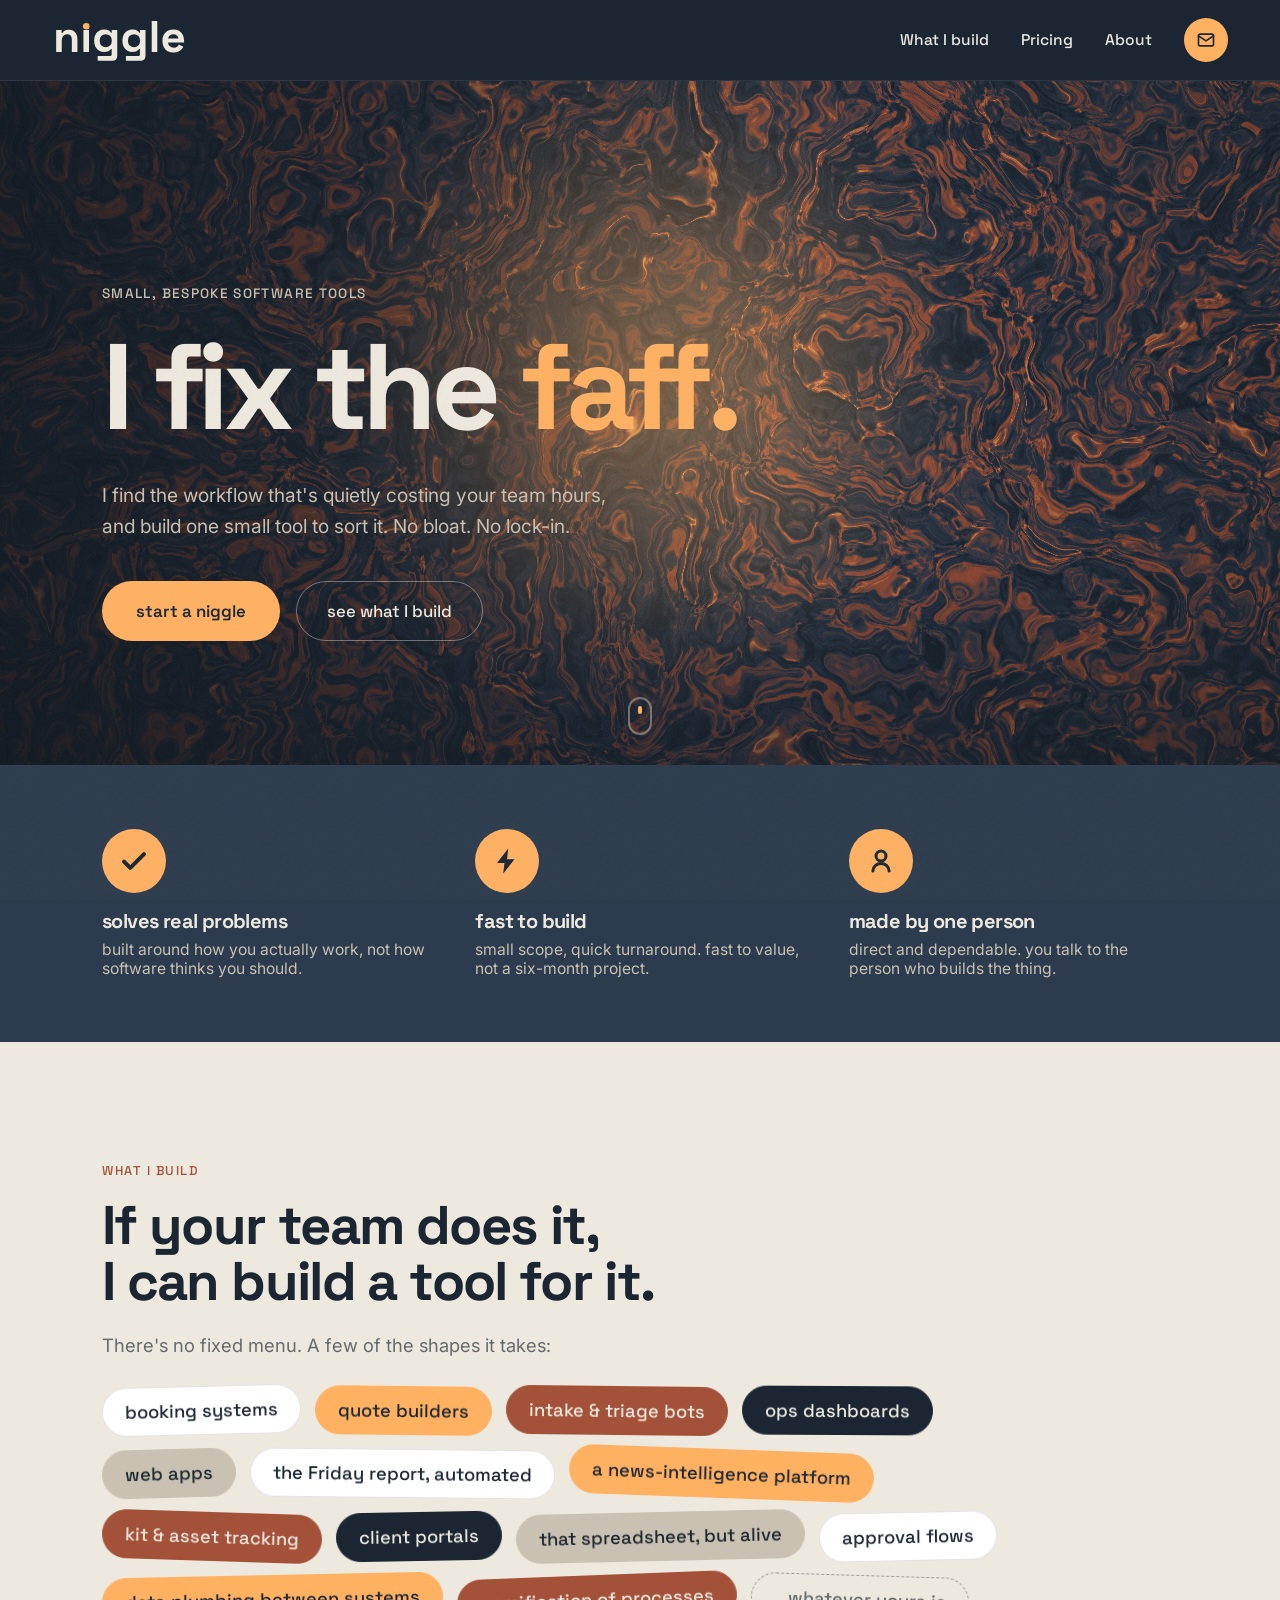
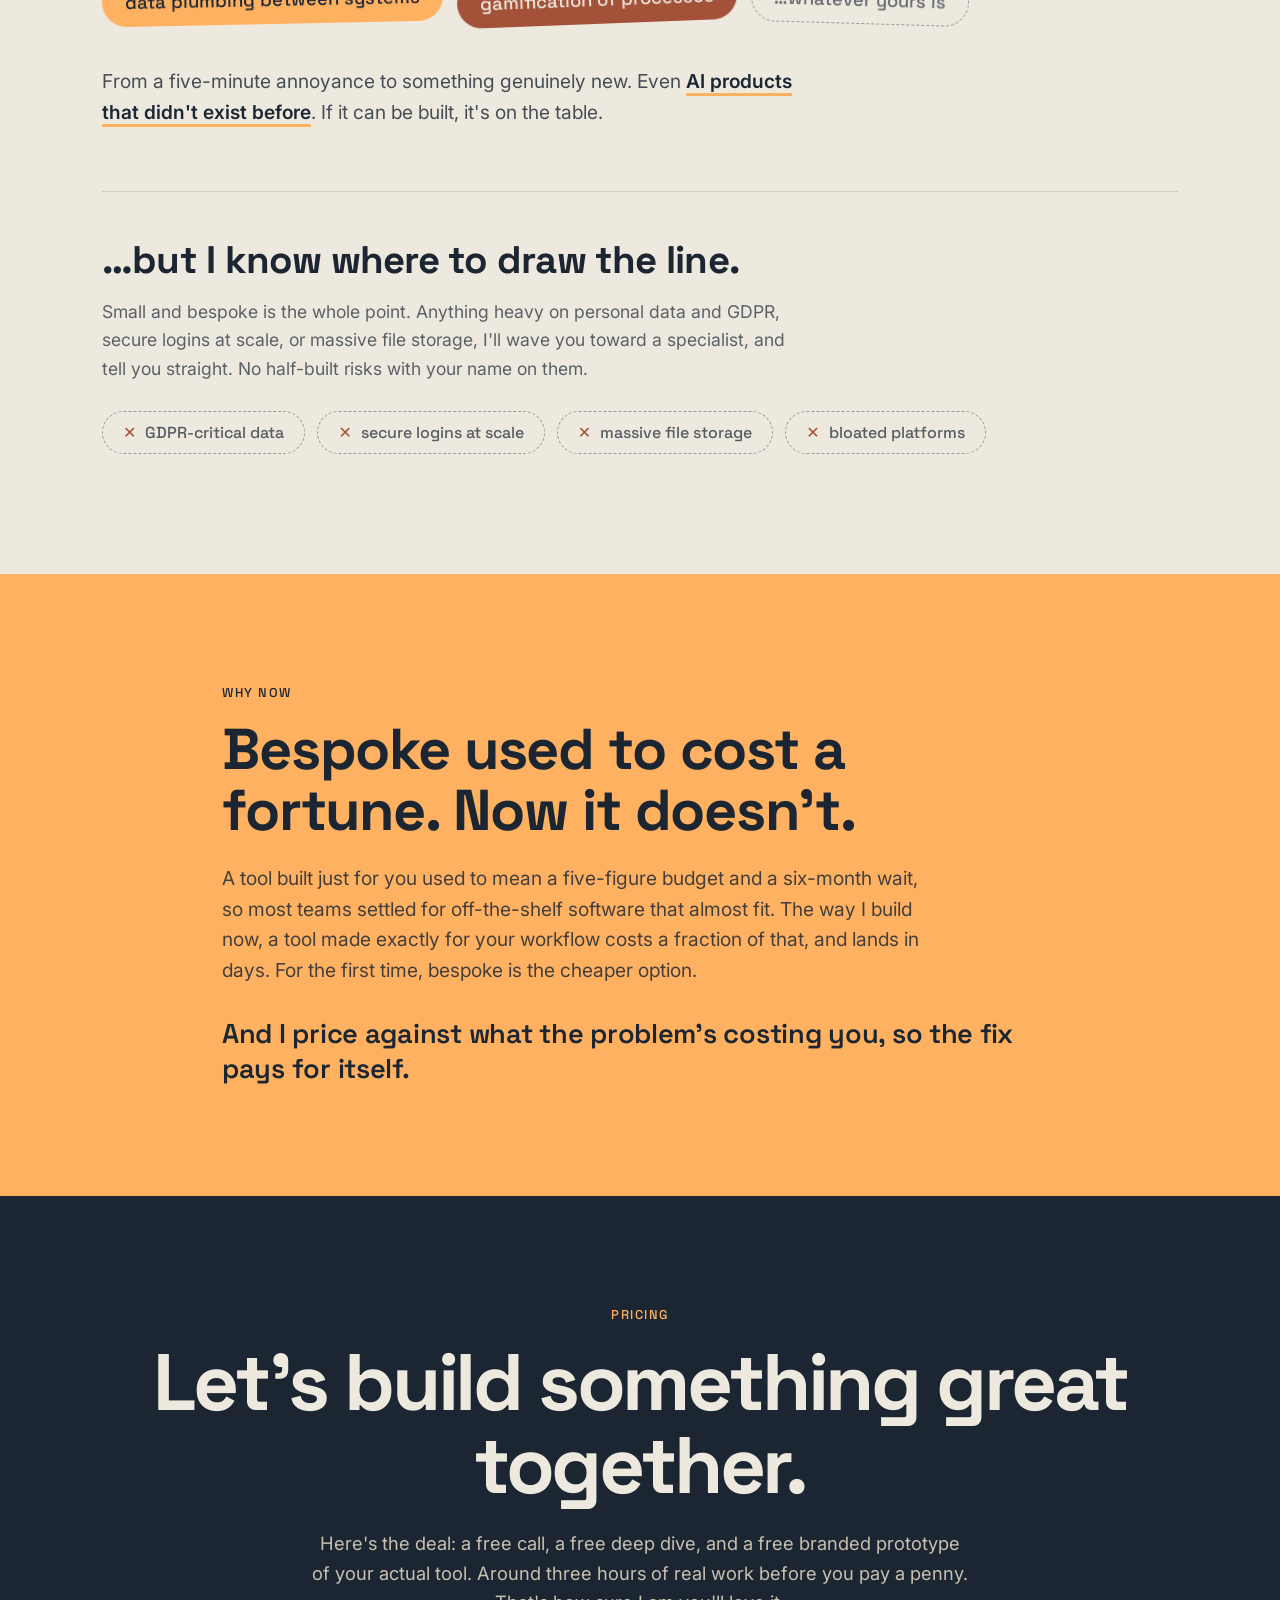
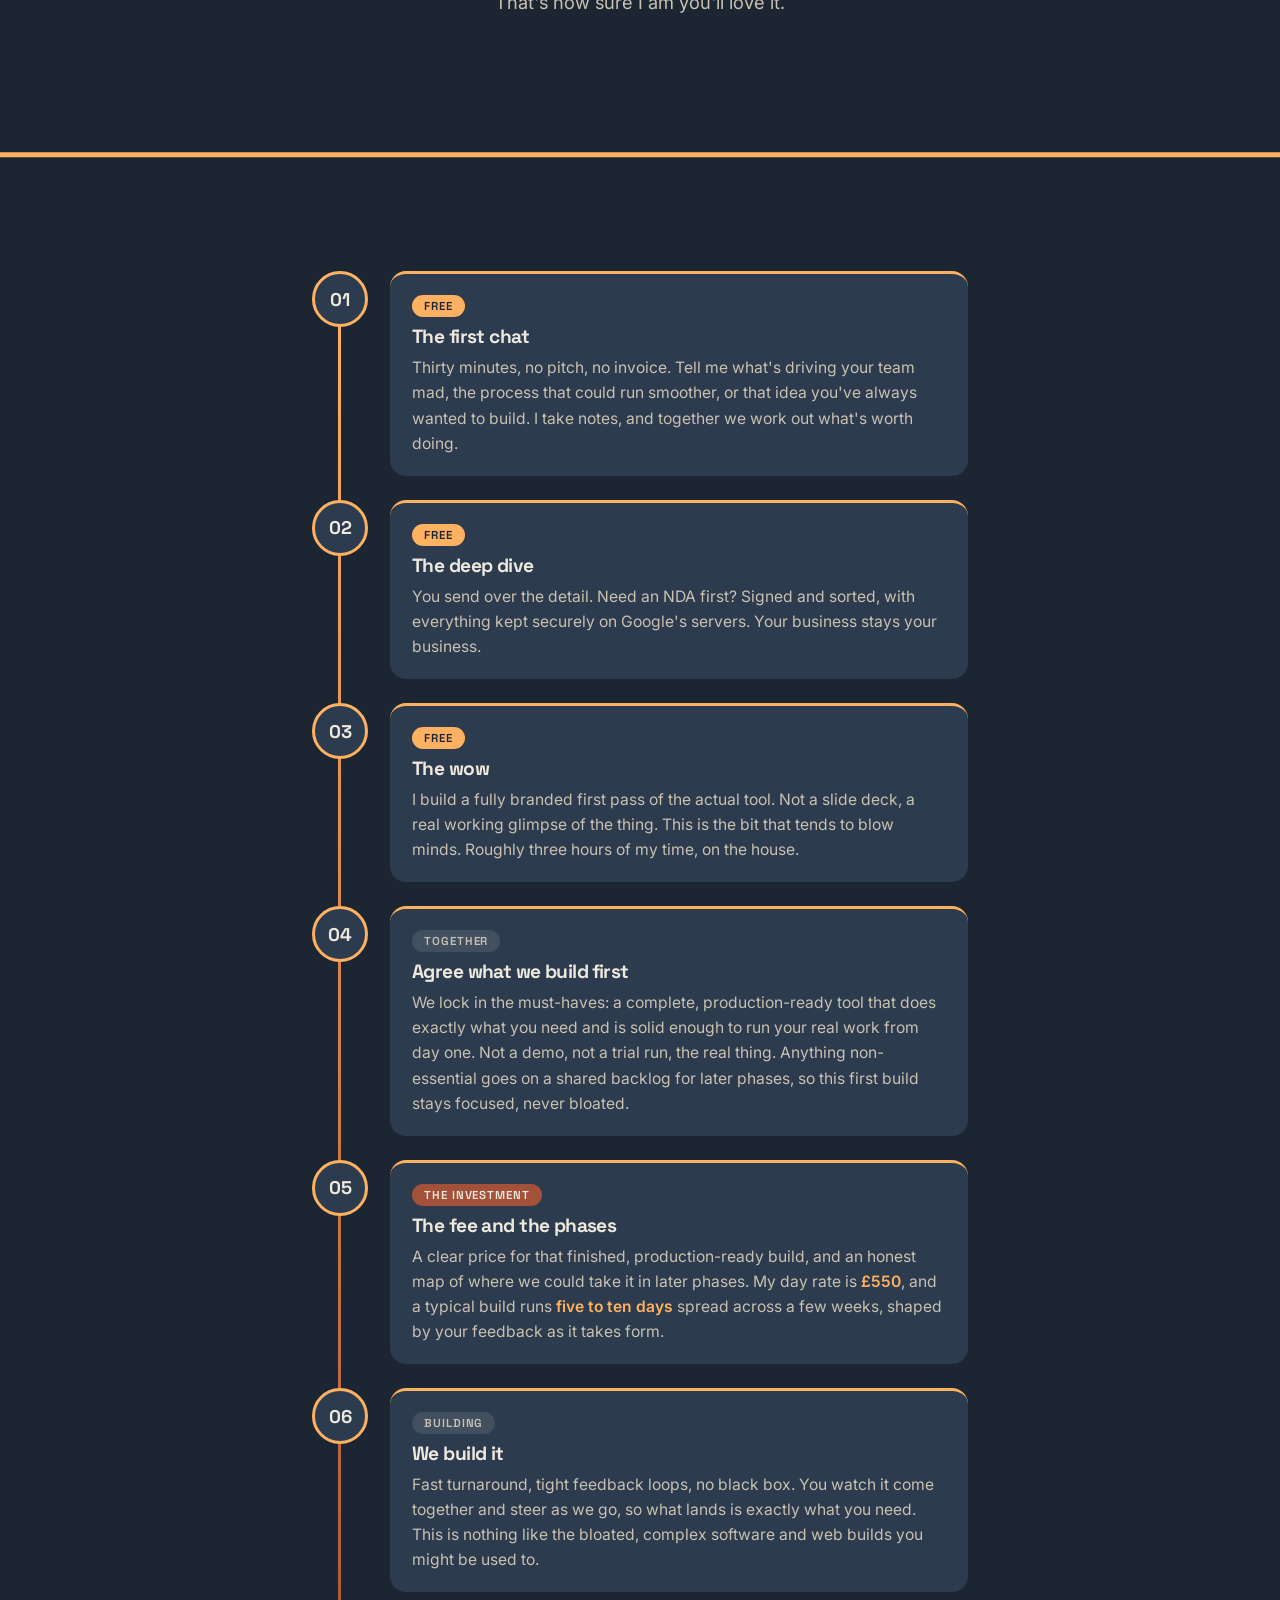
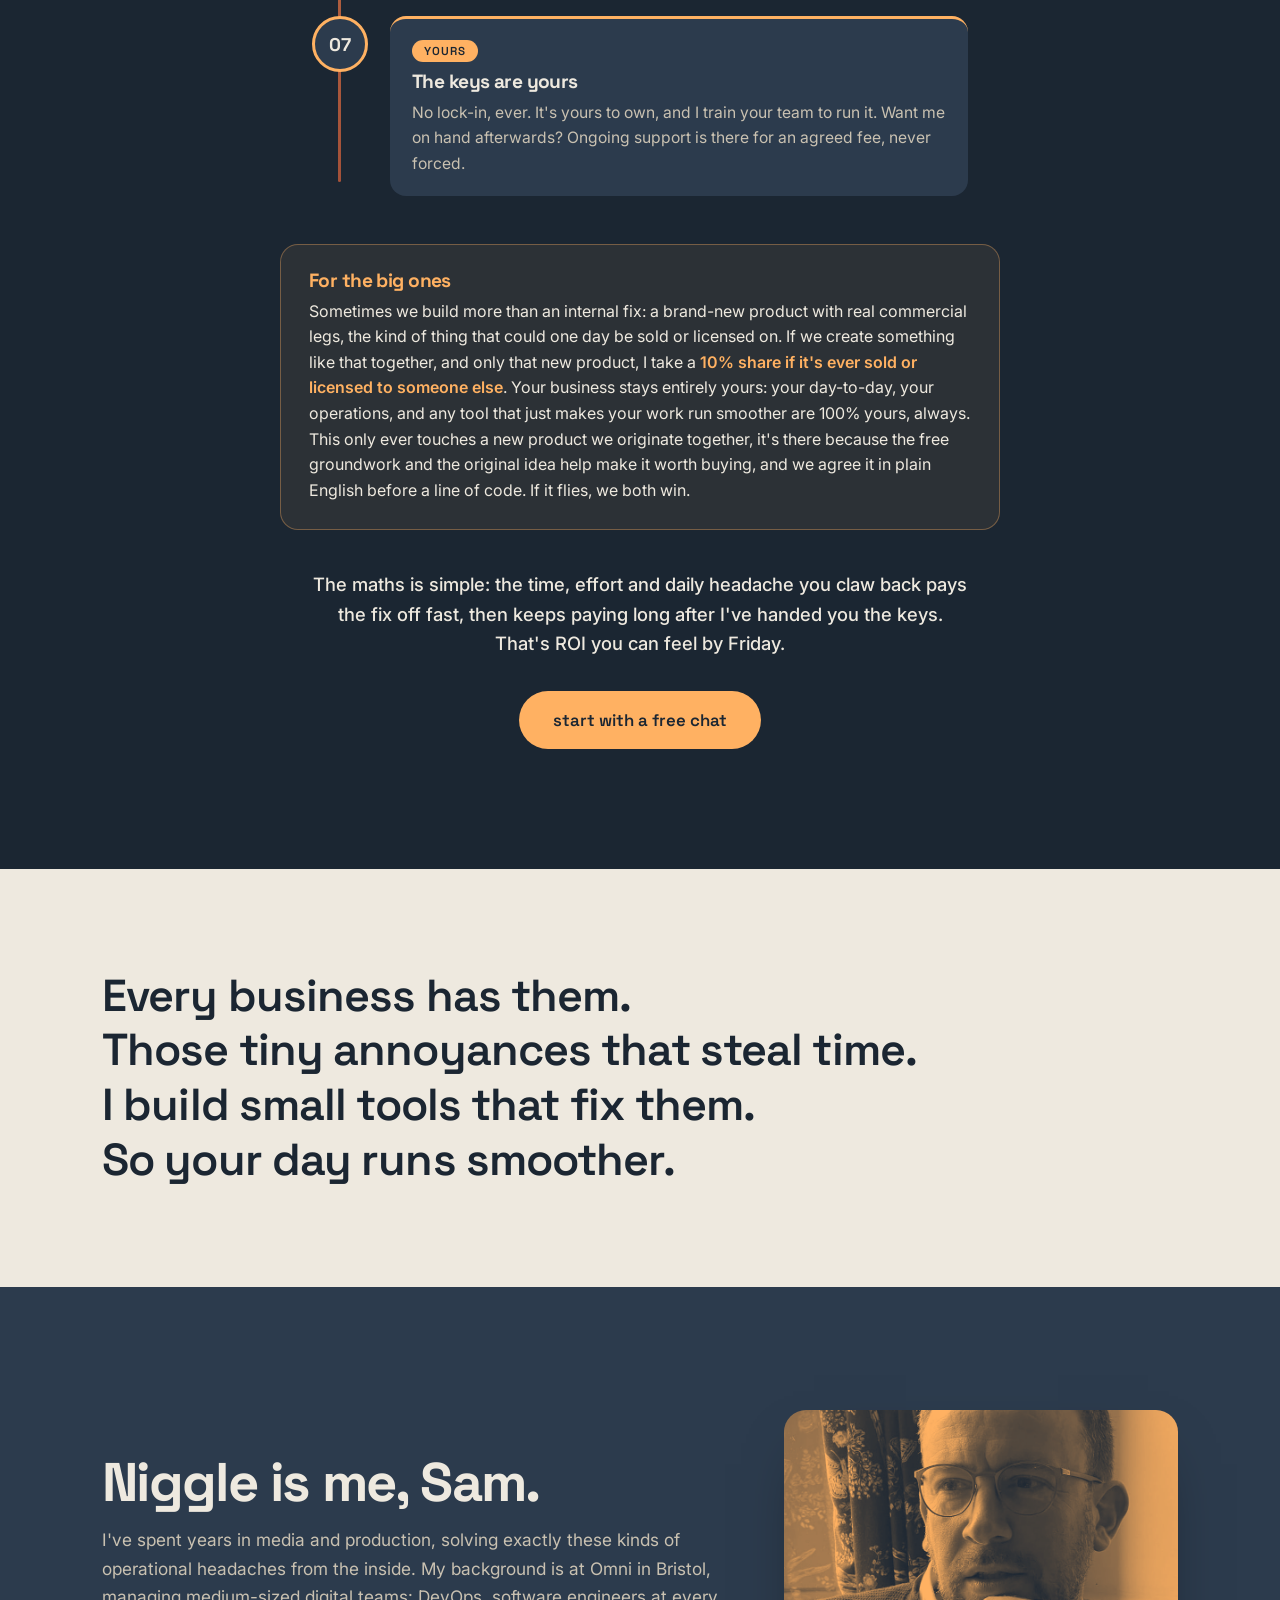
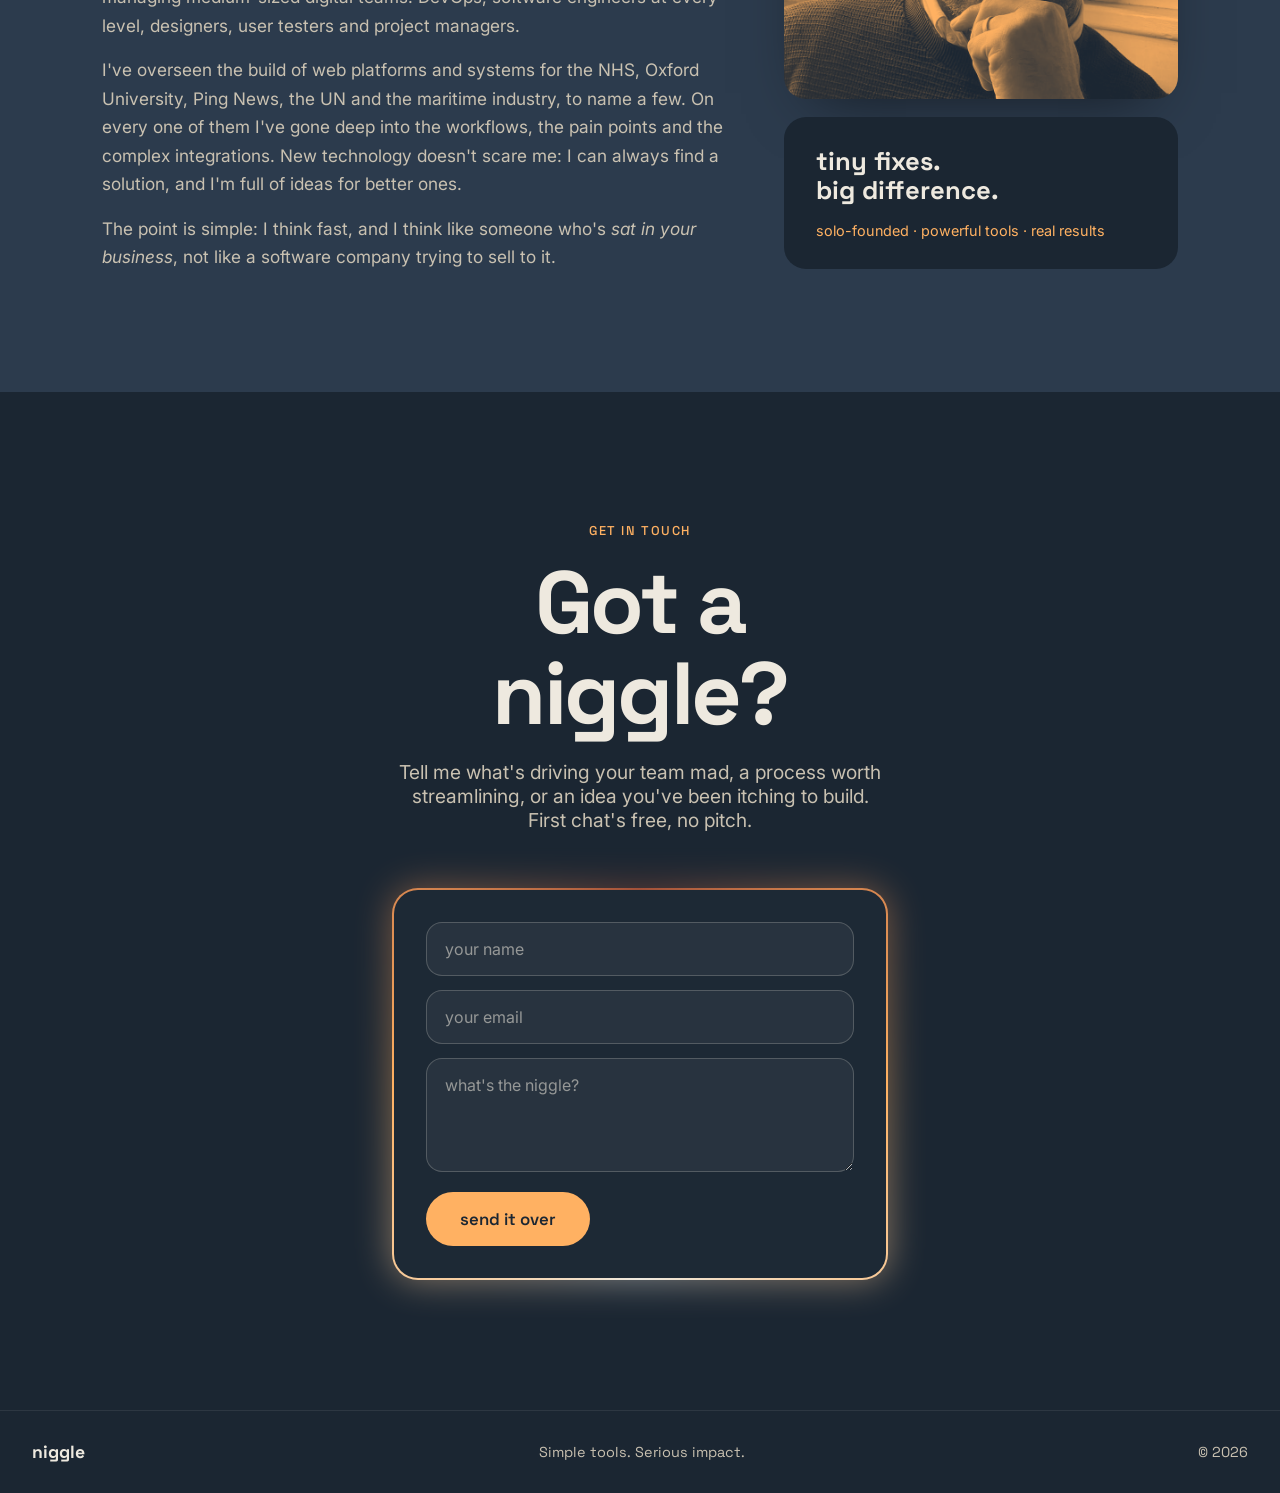
==== index.html @ ab8d1feb "About tagline: 'small tools' -> 'powerful tools' Co-Authored-By: Claude Opus 4.8 <noreply@anthropic." ====
<!DOCTYPE html>
<html lang="en-GB">
<head>
  <meta charset="UTF-8" />
  <meta name="viewport" content="width=device-width, initial-scale=1.0" />
  <title>niggle | Simple tools. Serious impact.</title>
  <meta name="description" content="Small, bespoke software tools that fix the everyday workflow niggles off-the-shelf software can't. Built fast, fitted exactly, no bloat, no lock-in." />
  <meta name="theme-color" content="#1B2632" />

  <!-- Google tag (gtag.js) -->
  <script async src="https://www.googletagmanager.com/gtag/js?id=G-7TND42WS81"></script>
  <script>
    window.dataLayer = window.dataLayer || [];
    function gtag(){dataLayer.push(arguments);}
    gtag('js', new Date());
    gtag('config', 'G-7TND42WS81');
  </script>

  <!-- Open Graph -->
  <meta property="og:title" content="niggle, Simple tools. Serious impact." />
  <meta property="og:description" content="Small, bespoke software tools that fix the everyday workflow niggles off-the-shelf software can't." />
  <meta property="og:type" content="website" />
  <meta property="og:url" content="https://niggle.work" />
  <meta property="og:image" content="https://niggle.work/og-image.png?v=1" />
  <meta property="og:image:width" content="1280" />
  <meta property="og:image:height" content="640" />

  <!-- Twitter -->
  <meta name="twitter:card" content="summary_large_image" />
  <meta name="twitter:title" content="niggle, Simple tools. Serious impact." />
  <meta name="twitter:description" content="Small, bespoke software tools that fix the everyday workflow niggles off-the-shelf software can't." />
  <meta name="twitter:image" content="https://niggle.work/og-image.png?v=1" />

  <!-- Favicons -->
  <link rel="icon" href="favicon.svg?v=3" type="image/svg+xml" />
  <link rel="icon" href="favicon-32.png?v=3" sizes="32x32" type="image/png" />
  <link rel="icon" href="favicon-16.png?v=3" sizes="16x16" type="image/png" />
  <link rel="icon" href="favicon.ico?v=3" sizes="any" />
  <link rel="apple-touch-icon" href="apple-touch-icon.png?v=3" />
  <link rel="manifest" href="site.webmanifest" />

  <link rel="preconnect" href="https://fonts.googleapis.com" />
  <link rel="preconnect" href="https://fonts.gstatic.com" crossorigin />
  <link href="https://fonts.googleapis.com/css2?family=Inter:wght@400;500;600&family=Space+Grotesk:wght@500;600;700&display=swap" rel="stylesheet" />
  <link rel="stylesheet" href="styles.css?v=4" />
</head>
<body>
  <a class="skip" href="#main">Skip to content</a>

  <!-- ===================== NAV ===================== -->
  <header class="nav" id="top">
    <div class="nav__wrap">
      <a class="brand" href="#top" aria-label="niggle home"><img src="logo-cream.svg?v=1" alt="niggle" /></a>
      <button class="nav__toggle" aria-label="Toggle menu" aria-expanded="false" aria-controls="primary-nav"><span></span><span></span><span></span></button>
      <nav class="nav__links" id="primary-nav" aria-label="Primary">
        <a href="#build">What I build</a>
        <a href="#pricing">Pricing</a>
        <a href="#about">About</a>
        <a class="dotcta" href="#contact" aria-label="Get in touch">
          <svg class="dotcta__ic" viewBox="0 0 24 24" fill="none" stroke="currentColor" stroke-width="2" stroke-linecap="round" stroke-linejoin="round" aria-hidden="true"><rect x="3" y="5" width="18" height="14" rx="2"/><path d="m3 7 9 6 9-6"/></svg>
          <span>Get in touch</span>
        </a>
      </nav>
    </div>
  </header>

  <main id="main">

  <!-- ===================== HERO ===================== -->
  <section class="hero" id="hero">
    <div class="aurora" aria-hidden="true"></div>
    <div class="spotlight" aria-hidden="true"></div>
    <canvas class="hero__gl" aria-hidden="true"></canvas>
    <div class="hero__scrim" aria-hidden="true"></div>
    <div class="hero__inner">
      <p class="hero__kicker">small, bespoke software tools</p>
      <h1 class="hero__title"><span class="line">I fix</span> <span class="line">the <span class="hl">faff<span class="dot">.</span></span></span></h1>
      <p class="hero__sub">I find the workflow that's quietly costing your team hours, and build one small tool to sort it. No bloat. No lock-in.</p>
      <div class="hero__cta">
        <a class="btn-primary magnetic" href="#contact"><span>start a niggle</span></a>
        <a class="btn-ghost" href="#build">see what I build</a>
      </div>
    </div>
    <div class="scrollcue" aria-hidden="true"><span></span></div>
  </section>

  <!-- ===================== FEATURE BAND ===================== -->
  <section class="band" aria-labelledby="band-h">
    <h2 id="band-h" class="sr-only">Why work with niggle</h2>
    <div class="wrap band__grid">
      <div class="band__item">
        <span class="band__mark" aria-hidden="true"><svg viewBox="0 0 24 24" fill="none" stroke="currentColor" stroke-width="3.2" stroke-linecap="round" stroke-linejoin="round"><path d="M4 12.5 9 17.5 20 6.5"/></svg></span>
        <h3>solves real problems</h3><p>built around how you actually work, not how software thinks you should.</p>
      </div>
      <div class="band__item">
        <span class="band__mark" aria-hidden="true"><svg viewBox="0 0 24 24" fill="currentColor"><path d="M13 2 4 13.5h6L9 22l9-11.5h-6L13 2z"/></svg></span>
        <h3>fast to build</h3><p>small scope, quick turnaround. fast to value, not a six-month project.</p>
      </div>
      <div class="band__item">
        <span class="band__mark" aria-hidden="true"><svg viewBox="0 0 24 24" fill="none" stroke="currentColor" stroke-width="2.4" stroke-linecap="round" stroke-linejoin="round"><circle cx="12" cy="8" r="4"/><path d="M5.5 20c0-3.6 3-6 6.5-6s6.5 2.4 6.5 6"/></svg></span>
        <h3>made by one person</h3><p>direct and dependable. you talk to the person who builds the thing.</p>
      </div>
    </div>
  </section>

  <!-- ===================== WHAT I BUILD ===================== -->
  <section class="build" id="build">
    <div class="wrap">
      <p class="eyebrow eyebrow--light">what I build</p>
      <h2 class="h2">If your team does it,<br />I can build a tool for it.</h2>
      <p class="build__lead">There's no fixed menu. A few of the shapes it takes:</p>
      <ul class="cloud">
        <li>booking systems</li>
        <li>quote builders</li>
        <li>intake &amp; triage bots</li>
        <li>ops dashboards</li>
        <li>web apps</li>
        <li>the Friday report, automated</li>
        <li>a news-intelligence platform</li>
        <li>kit &amp; asset tracking</li>
        <li>client portals</li>
        <li>that spreadsheet, but alive</li>
        <li>approval flows</li>
        <li>data plumbing between systems</li>
        <li>gamification of processes</li>
        <li class="ghostpill"><a href="#contact" aria-label="tell me yours, get in touch">…whatever yours is</a></li>
      </ul>
      <p class="build__foot">From a five-minute annoyance to something genuinely new. Even <strong>AI products that didn't exist before</strong>. If it can be built, it's on the table.</p>

      <div class="drawline">
        <h3 class="drawline__h">…but I know where to draw the line.</h3>
        <p class="drawline__p">Small and bespoke is the whole point. Anything heavy on personal data and GDPR, secure logins at scale, or massive file storage, I'll wave you toward a specialist, and tell you straight. No half-built risks with your name on them.</p>
        <ul class="wontdo">
          <li>GDPR-critical data</li>
          <li>secure logins at scale</li>
          <li>massive file storage</li>
          <li>bloated platforms</li>
        </ul>
      </div>
    </div>
  </section>

  <!-- ===================== WHY NOW ===================== -->
  <section class="why" aria-labelledby="why-h">
    <div class="wrap why__inner">
      <p class="eyebrow eyebrow--ink">why now</p>
      <h2 class="why__title" id="why-h">Bespoke used to cost a fortune. Now it doesn't.</h2>
      <p class="why__p">A tool built just for you used to mean a five-figure budget and a six-month wait, so most teams settled for off-the-shelf software that almost fit. The way I build now, a tool made exactly for your workflow costs a fraction of that, and lands in days. For the first time, bespoke is the cheaper option.</p>
      <p class="why__roi">And I price against what the problem's costing you, so the fix pays for itself.</p>
    </div>
  </section>

  <!-- ===================== HOW IT WORKS ===================== -->
  <section class="pricing" id="pricing">
    <p class="eyebrow center">pricing</p>
    <h2 class="pricing__title">Let's build something great together.</h2>
    <p class="pricing__lead">Here's the deal: a free call, a free deep dive, and a free branded prototype of your actual tool. Around three hours of real work before you pay a penny. That's how sure I am you'll love it.</p>

    <div class="pricing__squiggle" aria-hidden="true">
      <svg viewBox="0 0 1440 220" width="100%" preserveAspectRatio="none" aria-hidden="true">
        <path fill="none" stroke="var(--amber)" stroke-width="5" stroke-linecap="round" vector-effect="non-scaling-stroke"
              d="M0 120 C 130 50, 270 190, 400 120 C 500 75, 560 75, 620 120 C 1000 -20, 460 -20, 820 120 C 950 175, 1090 65, 1210 120 C 1330 165, 1385 120, 1440 120">
          <animate attributeName="d" dur="4.5s" repeatCount="indefinite"
            calcMode="spline" keyTimes="0;0.28;0.82;1"
            keySplines="0.8 0 0.15 1; 0 0 1 1; 0.45 0 0.55 1"
            values="M0 120 C 130 50, 270 190, 400 120 C 500 75, 560 75, 620 120 C 1000 -20, 460 -20, 820 120 C 950 175, 1090 65, 1210 120 C 1330 165, 1385 120, 1440 120;
                    M0 120 C 130 120, 270 120, 400 120 C 500 120, 560 120, 620 120 C 1000 120, 460 120, 820 120 C 950 120, 1090 120, 1210 120 C 1330 120, 1385 120, 1440 120;
                    M0 120 C 130 120, 270 120, 400 120 C 500 120, 560 120, 620 120 C 1000 120, 460 120, 820 120 C 950 120, 1090 120, 1210 120 C 1330 120, 1385 120, 1440 120;
                    M0 120 C 130 50, 270 190, 400 120 C 500 75, 560 75, 620 120 C 1000 -20, 460 -20, 820 120 C 950 175, 1090 65, 1210 120 C 1330 165, 1385 120, 1440 120" />
        </path>
      </svg>
    </div>

    <ol class="tl">
      <li class="tl__item">
        <span class="tl__num">01</span>
        <div class="tl__body">
          <span class="tl__tag tl__tag--free">free</span>
          <h3 class="tl__h">The first chat</h3>
          <p class="tl__p">Thirty minutes, no pitch, no invoice. Tell me what's driving your team mad, the process that could run smoother, or that idea you've always wanted to build. I take notes, and together we work out what's worth doing.</p>
        </div>
      </li>
      <li class="tl__item">
        <span class="tl__num">02</span>
        <div class="tl__body">
          <span class="tl__tag tl__tag--free">free</span>
          <h3 class="tl__h">The deep dive</h3>
          <p class="tl__p">You send over the detail. Need an NDA first? Signed and sorted, with everything kept securely on Google's servers. Your business stays your business.</p>
        </div>
      </li>
      <li class="tl__item">
        <span class="tl__num">03</span>
        <div class="tl__body">
          <span class="tl__tag tl__tag--free">free</span>
          <h3 class="tl__h">The wow</h3>
          <p class="tl__p">I build a fully branded first pass of the actual tool. Not a slide deck, a real working glimpse of the thing. This is the bit that tends to blow minds. Roughly three hours of my time, on the house.</p>
        </div>
      </li>
      <li class="tl__item">
        <span class="tl__num">04</span>
        <div class="tl__body">
          <span class="tl__tag">together</span>
          <h3 class="tl__h">Agree what we build first</h3>
          <p class="tl__p">We lock in the must-haves: a complete, production-ready tool that does exactly what you need and is solid enough to run your real work from day one. Not a demo, not a trial run, the real thing. Anything non-essential goes on a shared backlog for later phases, so this first build stays focused, never bloated.</p>
        </div>
      </li>
      <li class="tl__item">
        <span class="tl__num">05</span>
        <div class="tl__body">
          <span class="tl__tag tl__tag--paid">the investment</span>
          <h3 class="tl__h">The fee and the phases</h3>
          <p class="tl__p">A clear price for that finished, production-ready build, and an honest map of where we could take it in later phases. My day rate is <strong>£550</strong>, and a typical build runs <strong>five to ten days</strong> spread across a few weeks, shaped by your feedback as it takes form.</p>
        </div>
      </li>
      <li class="tl__item">
        <span class="tl__num">06</span>
        <div class="tl__body">
          <span class="tl__tag">building</span>
          <h3 class="tl__h">We build it</h3>
          <p class="tl__p">Fast turnaround, tight feedback loops, no black box. You watch it come together and steer as we go, so what lands is exactly what you need. This is nothing like the bloated, complex software and web builds you might be used to.</p>
        </div>
      </li>
      <li class="tl__item">
        <span class="tl__num">07</span>
        <div class="tl__body">
          <span class="tl__tag tl__tag--free">yours</span>
          <h3 class="tl__h">The keys are yours</h3>
          <p class="tl__p">No lock-in, ever. It's yours to own, and I train your team to run it. Want me on hand afterwards? Ongoing support is there for an agreed fee, never forced.</p>
        </div>
      </li>
    </ol>

    <div class="pricing__callout">
      <h3 class="pricing__callout-h">For the big ones</h3>
      <p class="pricing__callout-p">Sometimes we build more than an internal fix: a brand-new product with real commercial legs, the kind of thing that could one day be sold or licensed on. If we create something like that together, and only that new product, I take a <strong>10% share if it's ever sold or licensed to someone else</strong>. Your business stays entirely yours: your day-to-day, your operations, and any tool that just makes your work run smoother are 100% yours, always. This only ever touches a new product we originate together, it's there because the free groundwork and the original idea help make it worth buying, and we agree it in plain English before a line of code. If it flies, we both win.</p>
    </div>

    <p class="pricing__value">The maths is simple: the time, effort and daily headache you claw back pays the fix off fast, then keeps paying long after I've handed you the keys. That's ROI you can feel by Friday.</p>
    <p class="center"><a class="btn-primary pricing__cta" href="#contact">start with a free chat</a></p>
  </section>

  <!-- ===================== QUOTE ===================== -->
  <section class="quote">
    <div class="wrap">
      <blockquote>
        <p>Every business has them.</p>
        <p>Those tiny annoyances that steal time.</p>
        <p>I build small tools that fix them.</p>
        <p class="quote__last">So your day runs smoother.</p>
      </blockquote>
    </div>
  </section>

  <!-- ===================== ABOUT ===================== -->
  <section class="about" id="about">
    <div class="wrap about__grid">
      <div class="about__copy">
        <p class="eyebrow">about</p>
        <h2 class="h2 h2--light">Niggle is me, Sam.</h2>
        <p>I've spent years in media and production, solving exactly these kinds of operational headaches from the inside. My background is at Omni in Bristol, managing medium-sized digital teams: DevOps, software engineers at every level, designers, user testers and project managers.</p>
        <p>I've overseen the build of web platforms and systems for the NHS, Oxford University, Ping News, the UN and the maritime industry, to name a few. On every one of them I've gone deep into the workflows, the pain points and the complex integrations. New technology doesn't scare me: I can always find a solution, and I'm full of ideas for better ones.</p>
        <p>The point is simple: I think fast, and I think like someone who's <em>sat in your business</em>, not like a software company trying to sell to it.</p>
      </div>
      <div class="about__side">
        <img class="about__portrait" src="sam-duotone.png?v=2" width="882" height="647" alt="Sam, the founder of Niggle" />
        <aside class="about__card">
          <p class="about__tag">tiny fixes.<br />big difference.</p>
          <p class="about__meta">solo-founded · powerful tools · real results</p>
        </aside>
      </div>
    </div>
  </section>

  <!-- ===================== CONTACT ===================== -->
  <section class="contact" id="contact">
    <div class="wrap contact__inner">
      <p class="eyebrow center">get in touch</p>
      <h2 class="contact__title">Got a niggle?</h2>
      <p class="contact__p">Tell me what's driving your team mad, a process worth streamlining, or an idea you've been itching to build. First chat's free, no pitch.</p>
      <div class="formcard"><div class="formcard__inner">
        <form class="niggleform" action="https://api.web3forms.com/submit" method="POST" novalidate>
          <input type="hidden" name="access_key" value="0a7cb916-6128-47e5-9170-d5fccf1d9f86" />
          <input type="hidden" name="subject" value="New niggle enquiry from niggle.work" />
          <input type="hidden" name="from_name" value="niggle.work" />
          <input type="checkbox" name="botcheck" class="hp" tabindex="-1" autocomplete="off" aria-hidden="true" />
          <input name="name" required placeholder="your name" aria-label="Your name" autocomplete="name" />
          <input type="email" name="email" required placeholder="your email" aria-label="Your email" autocomplete="email" />
          <textarea name="niggle" rows="4" required placeholder="what's the niggle?" aria-label="What's the niggle?"></textarea>
          <button type="submit" class="formbtn magnetic"><span>send it over</span></button>
        </form>
      </div></div>
    </div>
  </section>

  </main>

  <footer class="lfoot">
    <span class="lfoot__brand">niggle</span>
    <span>Simple tools. Serious impact.</span>
    <span class="lfoot__copy">© <span id="year"></span></span>
  </footer>

  <script src="script.js?v=4"></script>
</body>
</html>
---- styles.css ----
/* ============================================================
   niggle.work: bold build (navy / cream / amber)
   ============================================================ */
:root{
  --cream:#EEE9DF; --oat:#C9C1B1; --ink:#1B2632; --slate:#2C3B4D;
  --amber:#FFB162; --terra:#A35139;
  --ff-head:'Space Grotesk',system-ui,sans-serif;
  --ff-body:'Inter',system-ui,sans-serif;
}
*{box-sizing:border-box;margin:0;padding:0}
html{scroll-behavior:smooth}
body{font-family:var(--ff-body);background:var(--ink);color:var(--cream);-webkit-font-smoothing:antialiased}
.wrap{max-width:1140px;margin-inline:auto;padding-inline:32px}
h1,h2,h3{font-family:var(--ff-head);font-weight:700;line-height:1.04;letter-spacing:-0.03em}
a{color:inherit;text-decoration:none}
.center{text-align:center}
.eyebrow{font-family:var(--ff-head);font-weight:500;color:var(--amber);letter-spacing:.12em;text-transform:uppercase;font-size:.8rem;margin-bottom:18px}
.eyebrow--light{color:var(--terra)}
.eyebrow--ink{color:var(--ink)}

/* a11y: screen-reader-only, skip link, keyboard focus */
.sr-only{position:absolute;width:1px;height:1px;padding:0;margin:-1px;overflow:hidden;clip:rect(0,0,0,0);white-space:nowrap;border:0}
.skip{position:absolute;left:12px;top:-60px;z-index:100;background:var(--amber);color:var(--ink);font-family:var(--ff-head);font-weight:600;padding:12px 20px;border-radius:999px;transition:top .2s ease}
.skip:focus{top:12px}
a:focus-visible,button:focus-visible{outline:3px solid var(--cream);outline-offset:3px;border-radius:6px}

/* per-element text selection, light sections (build, quote) */
::selection{background:var(--amber);color:var(--ink)}
::-moz-selection{background:var(--amber);color:var(--ink)}
.h2::selection,h2::selection,h3::selection,.quote p::selection{background:var(--terra);color:var(--cream)}
.h2::-moz-selection,h2::-moz-selection,h3::-moz-selection,.quote p::-moz-selection{background:var(--terra);color:var(--cream)}
.eyebrow::selection,.cloud li::selection,.wontdo li::selection{background:var(--ink);color:var(--amber)}
.eyebrow::-moz-selection,.cloud li::-moz-selection,.wontdo li::-moz-selection{background:var(--ink);color:var(--amber)}
/* dark sections → white highlight, navy text (overrides the above) */
.hero ::selection,.band ::selection,.pricing ::selection,.about ::selection,.contact ::selection,.lfoot ::selection{background:#fff;color:var(--ink)}
.hero ::-moz-selection,.band ::-moz-selection,.pricing ::-moz-selection,.about ::-moz-selection,.contact ::-moz-selection,.lfoot ::-moz-selection{background:#fff;color:var(--ink)}

/* grain */
body::after{content:"";position:fixed;inset:0;z-index:9;pointer-events:none;opacity:.05;
  background-image:url("data:image/svg+xml,%3Csvg xmlns='http://www.w3.org/2000/svg' width='160' height='160'%3E%3Cfilter id='n'%3E%3CfeTurbulence type='fractalNoise' baseFrequency='0.8' numOctaves='2'/%3E%3C/filter%3E%3Crect width='100%25' height='100%25' filter='url(%23n)'/%3E%3C/svg%3E")}

/* ===================== NAV ===================== */
.nav{position:sticky;top:0;z-index:30;background:var(--ink);border-bottom:1px solid rgba(255,255,255,.08)}
.nav__wrap{max-width:1240px;margin-inline:auto;display:flex;align-items:center;justify-content:space-between;height:80px;padding-inline:32px}
.brand img{height:46px;width:auto;display:block;transition:transform .25s cubic-bezier(.34,1.56,.64,1)}
.brand:hover img{transform:translateY(-2px)}
.nav__links{display:flex;align-items:center;gap:32px}
.nav__links a:not(.dotcta){font-family:var(--ff-head);font-weight:500;color:var(--cream);font-size:.97rem;position:relative}
.nav__links a:not(.dotcta)::after{content:"";position:absolute;left:0;bottom:-5px;width:100%;height:2px;background:var(--amber);transform:scaleX(0);transform-origin:right;transition:transform .3s cubic-bezier(.2,.7,.2,1)}
.nav__links a:not(.dotcta):hover::after{transform:scaleX(1);transform-origin:left}
.dotcta{display:inline-flex;align-items:center;justify-content:center;height:44px;width:44px;border-radius:999px;background:var(--amber);color:var(--ink)!important;overflow:hidden;transition:width .4s cubic-bezier(.2,.7,.2,1)}
.dotcta__ic{width:20px;height:20px;flex:0 0 auto}
.dotcta span{max-width:0;overflow:hidden;white-space:nowrap;opacity:0;margin-left:0;font-family:var(--ff-head);font-weight:600;font-size:.9rem;transition:max-width .4s,opacity .3s,margin-left .4s}
.dotcta:hover{width:188px}.dotcta:hover span{max-width:130px;opacity:1;margin-left:9px}
.nav__toggle{display:none;flex-direction:column;gap:5px;background:none;border:0;cursor:pointer;padding:6px}
.nav__toggle span{width:24px;height:2px;background:var(--cream);border-radius:2px}

/* ===================== HERO ===================== */
.hero{position:relative;min-height:76vh;display:flex;align-items:center;overflow:hidden}
.aurora{position:absolute;inset:-30%;z-index:0;filter:blur(70px);opacity:.85;
  background:
    radial-gradient(40% 40% at 25% 35%, var(--terra), transparent 70%),
    radial-gradient(45% 45% at 75% 30%, var(--amber), transparent 65%),
    radial-gradient(50% 50% at 60% 80%, var(--slate), transparent 70%),
    radial-gradient(40% 40% at 15% 75%, #6b3a2a, transparent 70%);
  animation:drift 18s ease-in-out infinite alternate}
@keyframes drift{0%{transform:translate(0,0) scale(1)}50%{transform:translate(4%,-3%) scale(1.12)}100%{transform:translate(-3%,4%) scale(1.05)}}
.spotlight{position:absolute;inset:0;z-index:1;pointer-events:none;mix-blend-mode:screen;
  background:radial-gradient(440px 440px at var(--mx,50%) var(--my,40%), rgba(255,177,98,.5), rgba(255,177,98,.16) 42%, transparent 72%)}
/* WebGL molten background; sits over the aurora (which is the fallback if WebGL is unavailable) */
.hero__gl{position:absolute;inset:0;z-index:1;width:100%;height:100%;display:block}
/* keeps the hero copy legible over the busy shader */
.hero__scrim{position:absolute;inset:0;z-index:1;pointer-events:none;
  background:
    linear-gradient(90deg, rgba(17,23,31,.78) 0%, rgba(17,23,31,.45) 30%, rgba(17,23,31,0) 60%),
    linear-gradient(0deg, rgba(17,23,31,.45) 0%, rgba(17,23,31,0) 28%)}
.hero__inner{position:relative;z-index:2;width:100%;max-width:1140px;margin-inline:auto;padding:80px 32px 0}
.hero__kicker{font-family:var(--ff-head);font-weight:500;letter-spacing:.1em;text-transform:uppercase;color:var(--oat);font-size:.85rem;margin-bottom:22px}
.hero__title{font-size:clamp(3.5rem,13vw,8rem);color:var(--cream);letter-spacing:-0.05em}
.hero__title .line{display:block}
@media (min-width:1024px){
  .hero__title{font-size:clamp(5.5rem,9.5vw,9.5rem)}
  .hero__title .line{display:inline}
}
.hl{color:var(--amber)}
.dot{display:inline-block;color:var(--amber);animation:pulse 2.4s ease-in-out infinite}
@keyframes pulse{0%,100%{transform:translateY(0)}50%{transform:translateY(-.12em)}}
.hero__sub{max-width:44ch;margin-top:30px;font-size:1.2rem;color:var(--oat);line-height:1.6}
.hero__cta{display:flex;gap:16px;margin-top:40px;flex-wrap:wrap}
.btn-primary,.btn-dark{display:inline-flex;align-items:center;justify-content:center;font-family:var(--ff-head);font-weight:600;background:var(--amber);color:var(--ink);padding:18px 34px;border-radius:999px;font-size:1.05rem;will-change:transform}
.btn-ghost{display:inline-flex;align-items:center;font-family:var(--ff-head);font-weight:500;color:var(--cream);padding:18px 30px;border:1.5px solid rgba(238,233,223,.4);border-radius:999px;font-size:1.05rem;transition:border-color .2s,background .2s}
.btn-ghost:hover{border-color:var(--cream);background:rgba(238,233,223,.08)}
.scrollcue{position:absolute;bottom:30px;left:50%;transform:translateX(-50%);z-index:2;width:24px;height:38px;border:2px solid rgba(238,233,223,.4);border-radius:14px}
.scrollcue span{position:absolute;top:7px;left:50%;width:4px;height:8px;background:var(--amber);border-radius:2px;transform:translateX(-50%);animation:cue 1.6s ease-in-out infinite}
@keyframes cue{0%{opacity:0;transform:translate(-50%,0)}40%{opacity:1}100%{opacity:0;transform:translate(-50%,12px)}}

/* ===================== FEATURE BAND ===================== */
.band{background:var(--slate)}
.band__grid{display:grid;grid-template-columns:repeat(3,1fr);gap:44px;padding:64px 32px}
.band__item h3{font-size:1.25rem;margin-top:18px;color:var(--cream)}
.band__item p{color:var(--oat);margin-top:8px;font-size:.98rem}
.band__mark{display:inline-flex;align-items:center;justify-content:center;width:64px;height:64px;border-radius:50%;background:var(--amber);color:var(--ink);transition:box-shadow .3s ease}
.band__mark svg{width:30px;height:30px;transition:transform .35s cubic-bezier(.34,1.56,.64,1)}
.band__item:nth-child(1) .band__mark{animation:floaty 3.4s ease-in-out infinite}
.band__item:nth-child(2) .band__mark{animation:floaty 3.4s ease-in-out infinite .5s}
.band__item:nth-child(3) .band__mark{animation:floaty 3.4s ease-in-out infinite 1s}
@keyframes floaty{0%,100%{transform:translateY(0)}50%{transform:translateY(-7px)}}
.band__item:hover .band__mark{box-shadow:0 12px 30px -8px rgba(255,177,98,.65)}
.band__item:hover .band__mark svg{transform:scale(1.22) rotate(-10deg)}

/* ===================== WHAT I BUILD ===================== */
.build{background:var(--cream);color:var(--ink);padding:120px 0;scroll-margin-top:84px}
.h2{font-size:clamp(2rem,5vw,3.4rem);color:var(--ink)}
.h2--light{color:var(--cream)}
.build__lead{font-size:1.15rem;color:rgba(27,38,50,.65);margin:24px 0 30px}
.cloud{list-style:none;display:flex;flex-wrap:wrap;gap:14px;max-width:920px}
.cloud li{font-family:var(--ff-head);font-weight:500;font-size:1.15rem;padding:12px 22px;border-radius:999px;background:#fff;border:1px solid rgba(27,38,50,.12);color:var(--ink);transition:transform .2s ease;cursor:default}
.cloud li:nth-child(5n+2){background:var(--amber);border-color:var(--amber);color:var(--ink)}
.cloud li:nth-child(5n+3){background:var(--terra);border-color:var(--terra);color:var(--cream)}
.cloud li:nth-child(5n+4){background:var(--ink);border-color:var(--ink);color:var(--cream)}
.cloud li:nth-child(5n+5){background:var(--oat);border-color:var(--oat);color:var(--ink)}
.cloud li:hover{transform:translateY(-3px) rotate(0)}
/* fall + build: pills drop in scattered, then assemble into the grid on scroll-in */
.cloud--fall li{transform:translate(var(--fx,0),var(--fy,0)) rotate(var(--fr,0));transition:transform .9s cubic-bezier(.2,.85,.25,1);will-change:transform}
.cloud--fall.cloud--settled li{transform:rotate(var(--rest,0))}
.cloud--fall li:hover{transition:transform .2s ease;transform:translateY(-4px) rotate(0)}
.cloud li.ghostpill{background:transparent;border-style:dashed;border-color:rgba(27,38,50,.4);color:rgba(27,38,50,.66);cursor:pointer;transition:transform .2s ease,border-color .2s ease,color .2s ease}
.cloud li.ghostpill a{display:contents;color:inherit;text-decoration:none}
.cloud li.ghostpill:hover{border-color:var(--terra);color:var(--terra)}
.build__foot{margin-top:42px;font-size:1.2rem;line-height:1.6;max-width:60ch;color:rgba(27,38,50,.8)}
.build__foot strong{color:var(--ink);font-weight:600;border-bottom:3px solid var(--amber)}
.drawline{margin-top:64px;padding-top:48px;border-top:1px solid rgba(27,38,50,.14)}
.drawline__h{font-family:var(--ff-head);font-weight:700;font-size:clamp(1.6rem,3.6vw,2.4rem);color:var(--ink);letter-spacing:-0.02em}
.drawline__p{max-width:64ch;margin:18px 0 28px;color:rgba(27,38,50,.7);font-size:1.1rem;line-height:1.6}
.wontdo{list-style:none;display:flex;flex-wrap:wrap;gap:12px}
.wontdo li{font-family:var(--ff-head);font-weight:500;font-size:1rem;padding:10px 20px;border-radius:999px;border:1px dashed rgba(27,38,50,.4);color:rgba(27,38,50,.72)}
.wontdo li::before{content:"✕";margin-right:9px;color:var(--terra);font-weight:700}

/* ===================== WHY NOW ===================== */
.why{background:var(--amber);color:var(--ink);padding:110px 0;scroll-margin-top:84px}
.why__inner{max-width:900px}
.why__title{font-size:clamp(2rem,5vw,3.6rem);color:var(--ink);letter-spacing:-0.02em;line-height:1.06}
.why__p{font-size:1.2rem;line-height:1.6;color:rgba(27,38,50,.82);margin-top:22px;max-width:60ch}
.why__roi{font-family:var(--ff-head);font-weight:600;font-size:clamp(1.3rem,2.5vw,1.7rem);color:var(--ink);margin-top:30px;letter-spacing:-0.01em;max-width:60ch}
.why ::selection{background:var(--ink);color:#fff}
.why ::-moz-selection{background:var(--ink);color:#fff}

/* ===================== PRICING ===================== */
.pricing{background:var(--ink);padding:110px 0 120px;overflow:hidden;scroll-margin-top:84px}
.pricing__title{font-size:clamp(2.4rem,7vw,5rem);color:var(--cream);text-align:center;letter-spacing:-0.04em}
.pricing__lead{max-width:60ch;margin:22px auto 0;padding-inline:32px;text-align:center;color:var(--oat);font-size:1.15rem;line-height:1.6}
.pricing__lead strong{color:var(--amber);font-weight:600}
.pricing__squiggle{width:100%;margin:34px 0 4px;line-height:0}
.pricing__squiggle svg{width:100%;height:clamp(120px,16vw,190px);display:block}

/* the timeline */
.tl{list-style:none;position:relative;max-width:720px;margin:18px auto 0;padding:0 32px}
.tl::before{content:"";position:absolute;left:58px;top:26px;bottom:26px;width:3px;background:linear-gradient(var(--amber),var(--terra));border-radius:3px}
.tl__item{position:relative;display:grid;grid-template-columns:56px 1fr;gap:22px;align-items:start;padding:12px 0}
.tl__num{position:relative;z-index:1;width:56px;height:56px;display:grid;place-items:center;border-radius:50%;background:var(--slate);border:3px solid var(--amber);color:var(--cream);font-family:var(--ff-head);font-weight:700;font-size:1.15rem}
.tl__body{background:var(--slate);border-radius:16px;padding:20px 22px;border-top:3px solid var(--amber);transition:transform .2s ease}
.tl__item:hover .tl__body{transform:translateY(-4px)}
.tl__tag{display:inline-block;font-family:var(--ff-head);font-weight:600;font-size:.72rem;letter-spacing:.08em;text-transform:uppercase;padding:4px 12px;border-radius:999px;background:rgba(255,255,255,.1);color:var(--oat);margin-bottom:10px}
.tl__tag--free{background:var(--amber);color:var(--ink)}
.tl__tag--paid{background:var(--terra);color:var(--cream)}
.tl__h{font-size:1.2rem;color:var(--cream)}
.tl__p{color:var(--oat);margin-top:8px;font-size:.98rem;line-height:1.6}
.tl__p strong{color:var(--amber);font-weight:600}

/* acquisition callout + value line */
.pricing__callout{max-width:720px;margin:36px auto 0;padding:26px 28px;border-radius:18px;background:rgba(255,177,98,.08);border:1px solid rgba(255,177,98,.35)}
.pricing__callout-h{font-size:1.2rem;color:var(--amber)}
.pricing__callout-p{color:var(--cream);margin-top:8px;font-size:1rem;line-height:1.6}
.pricing__callout-p strong{color:var(--amber);font-weight:600}
.pricing__value{text-align:center;max-width:60ch;margin:40px auto 28px;padding-inline:32px;color:var(--cream);font-size:1.15rem;line-height:1.6;font-weight:500}
.pricing__cta{margin-top:4px}

/* ===================== QUOTE ===================== */
.quote{background:var(--cream);color:var(--ink);padding:100px 0}
.quote blockquote{margin:0}
.quote p{font-family:var(--ff-head);font-weight:600;font-size:clamp(1.6rem,4vw,2.8rem);line-height:1.22;letter-spacing:-0.02em;color:var(--ink)}
.quote__last{color:var(--terra)}

/* ===================== ABOUT ===================== */
.about{background:var(--slate);color:var(--cream);padding:120px 0;scroll-margin-top:84px}
.about__grid{display:grid;grid-template-columns:1.35fr .85fr;gap:56px;align-items:center}
.about__copy p{margin-top:16px;color:var(--oat);font-size:1.08rem;line-height:1.65}
.about__copy p:first-of-type{margin-top:0}
.about__copy strong{color:var(--cream);font-weight:600}
.about__side{display:grid;gap:18px}
.about__portrait{width:100%;height:auto;border-radius:22px;display:block;box-shadow:0 24px 60px -30px rgba(0,0,0,.6)}
.about__card{background:var(--ink);border-radius:22px;padding:30px 32px}
.about__tag{font-family:var(--ff-head);font-weight:700;font-size:1.6rem;line-height:1.1;color:var(--cream)}
.about__meta{color:var(--amber);margin-top:18px;font-size:.9rem}

/* ===================== CONTACT ===================== */
.contact{position:relative;background:var(--ink);color:var(--cream);padding:130px 0;text-align:center;scroll-margin-top:84px}
.contact__inner{position:relative;z-index:1;max-width:560px}
.contact__title{font-size:clamp(2.8rem,8vw,5.5rem);color:var(--cream)}
.contact__p{font-size:1.2rem;color:var(--oat);margin:20px 0 56px}
@property --angle{syntax:"<angle>";initial-value:0deg;inherits:false}
.formcard{position:relative;margin-top:10px;border-radius:26px;padding:2px;
  background:conic-gradient(from var(--angle),#A35139,#FFB162,#EEE9DF,#FFB162,#A35139);
  animation:spin 5s linear infinite}
.formcard::after{content:"";position:absolute;inset:0;border-radius:inherit;background:inherit;filter:blur(18px);opacity:.5;z-index:-1}
.formcard__inner{background:#1d2935;border-radius:24px;padding:32px}
@keyframes spin{to{--angle:360deg}}
.niggleform{display:grid;gap:14px;text-align:left}
.niggleform input,.niggleform textarea{width:100%;background:rgba(255,255,255,.05);border:1.5px solid rgba(238,233,223,.22);border-radius:16px;padding:16px 18px;color:var(--cream);font-family:var(--ff-body);font-size:1rem;transition:border-color .2s,background .2s,box-shadow .2s;resize:vertical}
.niggleform input::placeholder,.niggleform textarea::placeholder{color:rgba(238,233,223,.55)}
.niggleform input:focus,.niggleform textarea:focus{outline:none;border-color:var(--amber);background:rgba(255,177,98,.07);box-shadow:0 0 0 4px rgba(255,177,98,.15)}
.formbtn{justify-self:start;margin-top:6px;display:inline-flex;align-items:center;font-family:var(--ff-head);font-weight:600;background:var(--amber);color:var(--ink);border:none;padding:16px 34px;border-radius:999px;font-size:1.05rem;cursor:pointer;will-change:transform}
.formdone{font-family:var(--ff-head);font-weight:600;font-size:1.4rem;color:var(--amber);padding:30px 0}
.formerr{margin-top:12px;color:#ECA98A;font-size:.95rem}
.formerr a{color:var(--amber);text-decoration:underline}
.niggleform .hp{position:absolute;left:-9999px;width:1px;height:1px;opacity:0}

/* ===================== FOOTER ===================== */
.lfoot{background:var(--ink);color:var(--oat);display:flex;justify-content:space-between;align-items:center;gap:18px;flex-wrap:wrap;padding:30px 32px;font-family:var(--ff-head);font-size:.9rem;border-top:1px solid rgba(255,255,255,.08)}
.lfoot__brand{color:var(--cream);font-weight:700;font-size:1.1rem}

/* reveal */
.js .reveal{opacity:0;transform:translateY(34px);transition:opacity .8s ease,transform .8s cubic-bezier(.2,.7,.2,1)}
.js .reveal.in{opacity:1;transform:none}

/* ===================== RESPONSIVE ===================== */
@media (max-width:900px){
  .band__grid{grid-template-columns:1fr;gap:24px}
  .about__grid{grid-template-columns:1fr;gap:40px}
}
@media (max-width:680px){
  .nav__toggle{display:flex}
  .brand img{height:36px}
  .nav__wrap{height:68px}
  .nav__links{position:absolute;top:68px;left:0;right:0;flex-direction:column;align-items:flex-start;gap:6px;background:var(--ink);padding:18px 32px 26px;border-bottom:1px solid rgba(255,255,255,.08);display:none}
  .nav__links.open{display:flex}
  .nav__links a:not(.dotcta){padding:10px 0;width:100%}
  .dotcta{width:auto;padding:0 22px;margin-top:8px}
  .dotcta span{max-width:none;opacity:1;margin-left:9px}
  .tl{padding:0 20px}
  .tl__item{grid-template-columns:48px 1fr;gap:16px}
  .tl__num{width:48px;height:48px;font-size:1rem}
  .tl::before{left:42px}
  .hero__inner{padding-top:60px}
}
@media (prefers-reduced-motion:reduce){
  html{scroll-behavior:auto}
  .aurora,.dot,.scrollcue span,.formcard,.band__mark{animation:none}
  .pricing__squiggle animate{display:none}
  .btn-primary:hover,.tl__item:hover .tl__body,.cloud li:hover,.brand:hover img{transform:none}
  .cloud--fall li{opacity:1;transform:none;transition:none}
  .js .reveal{opacity:1;transform:none}
}
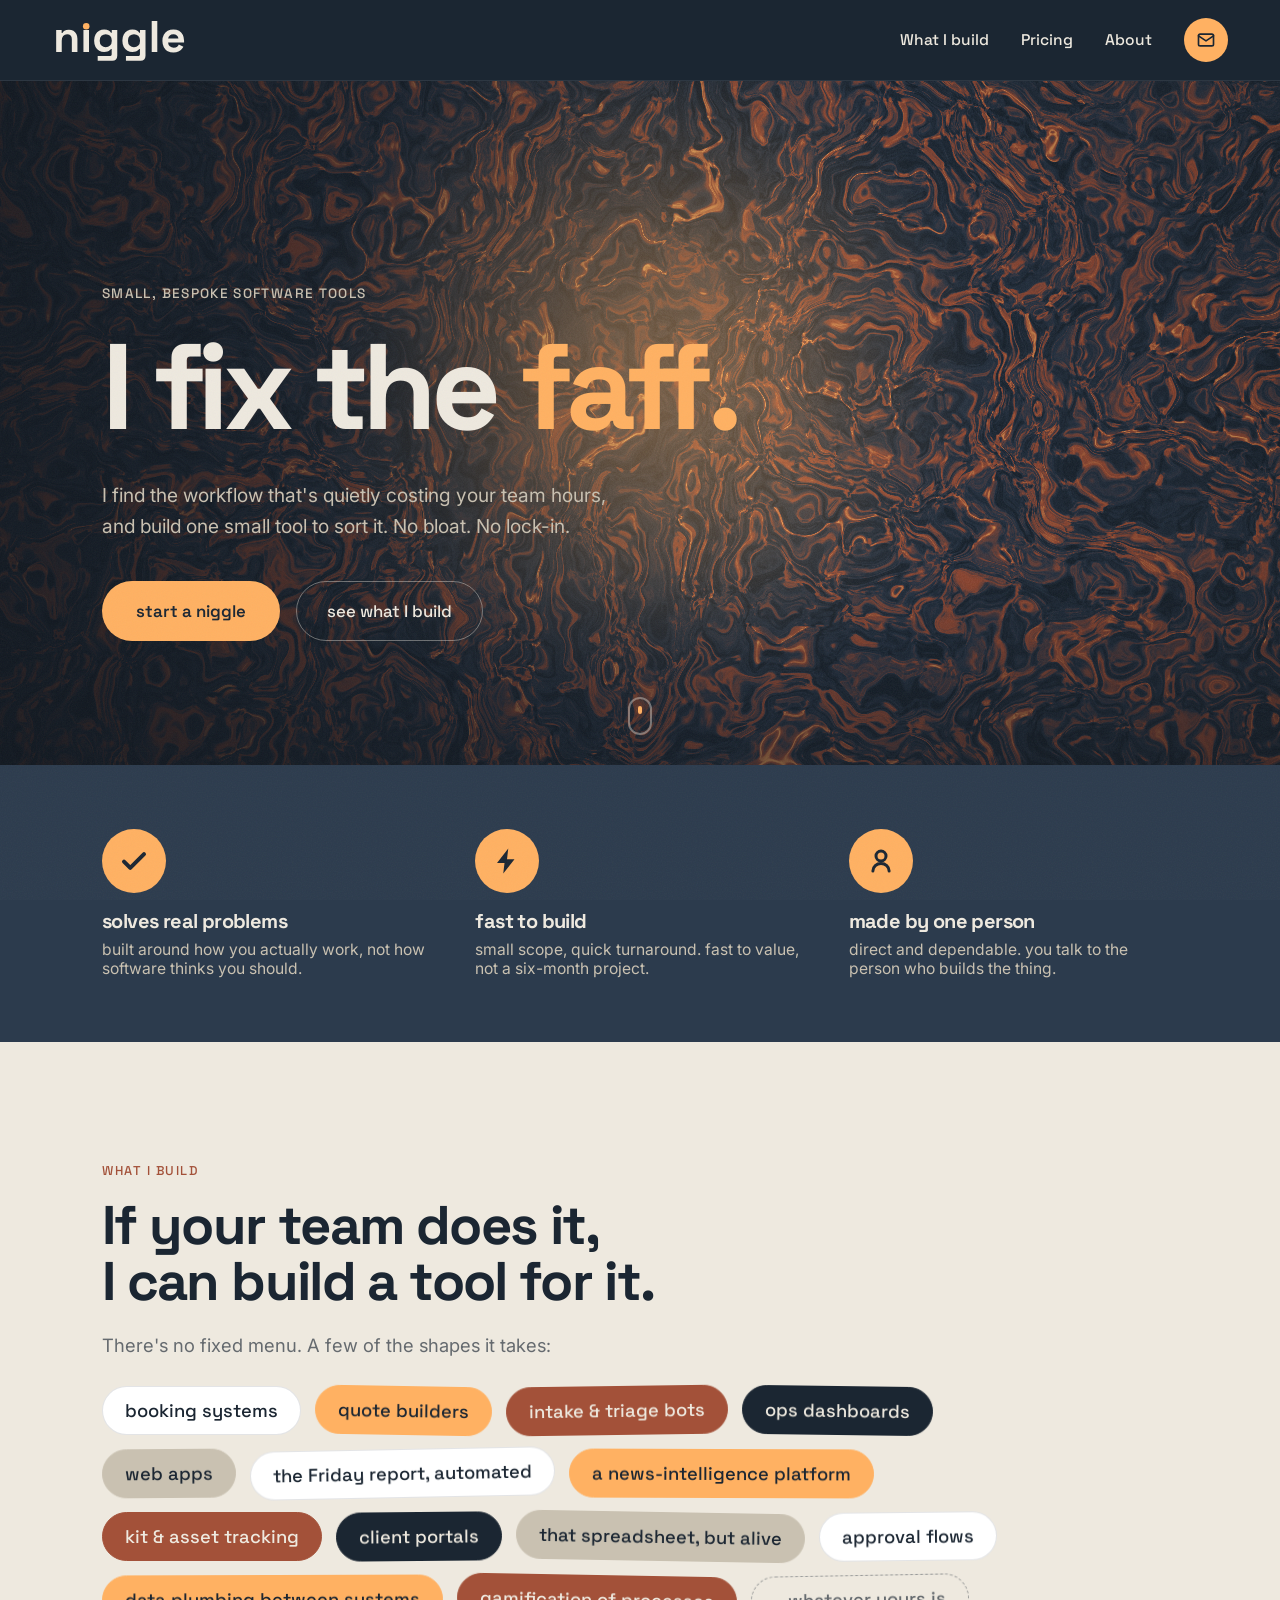
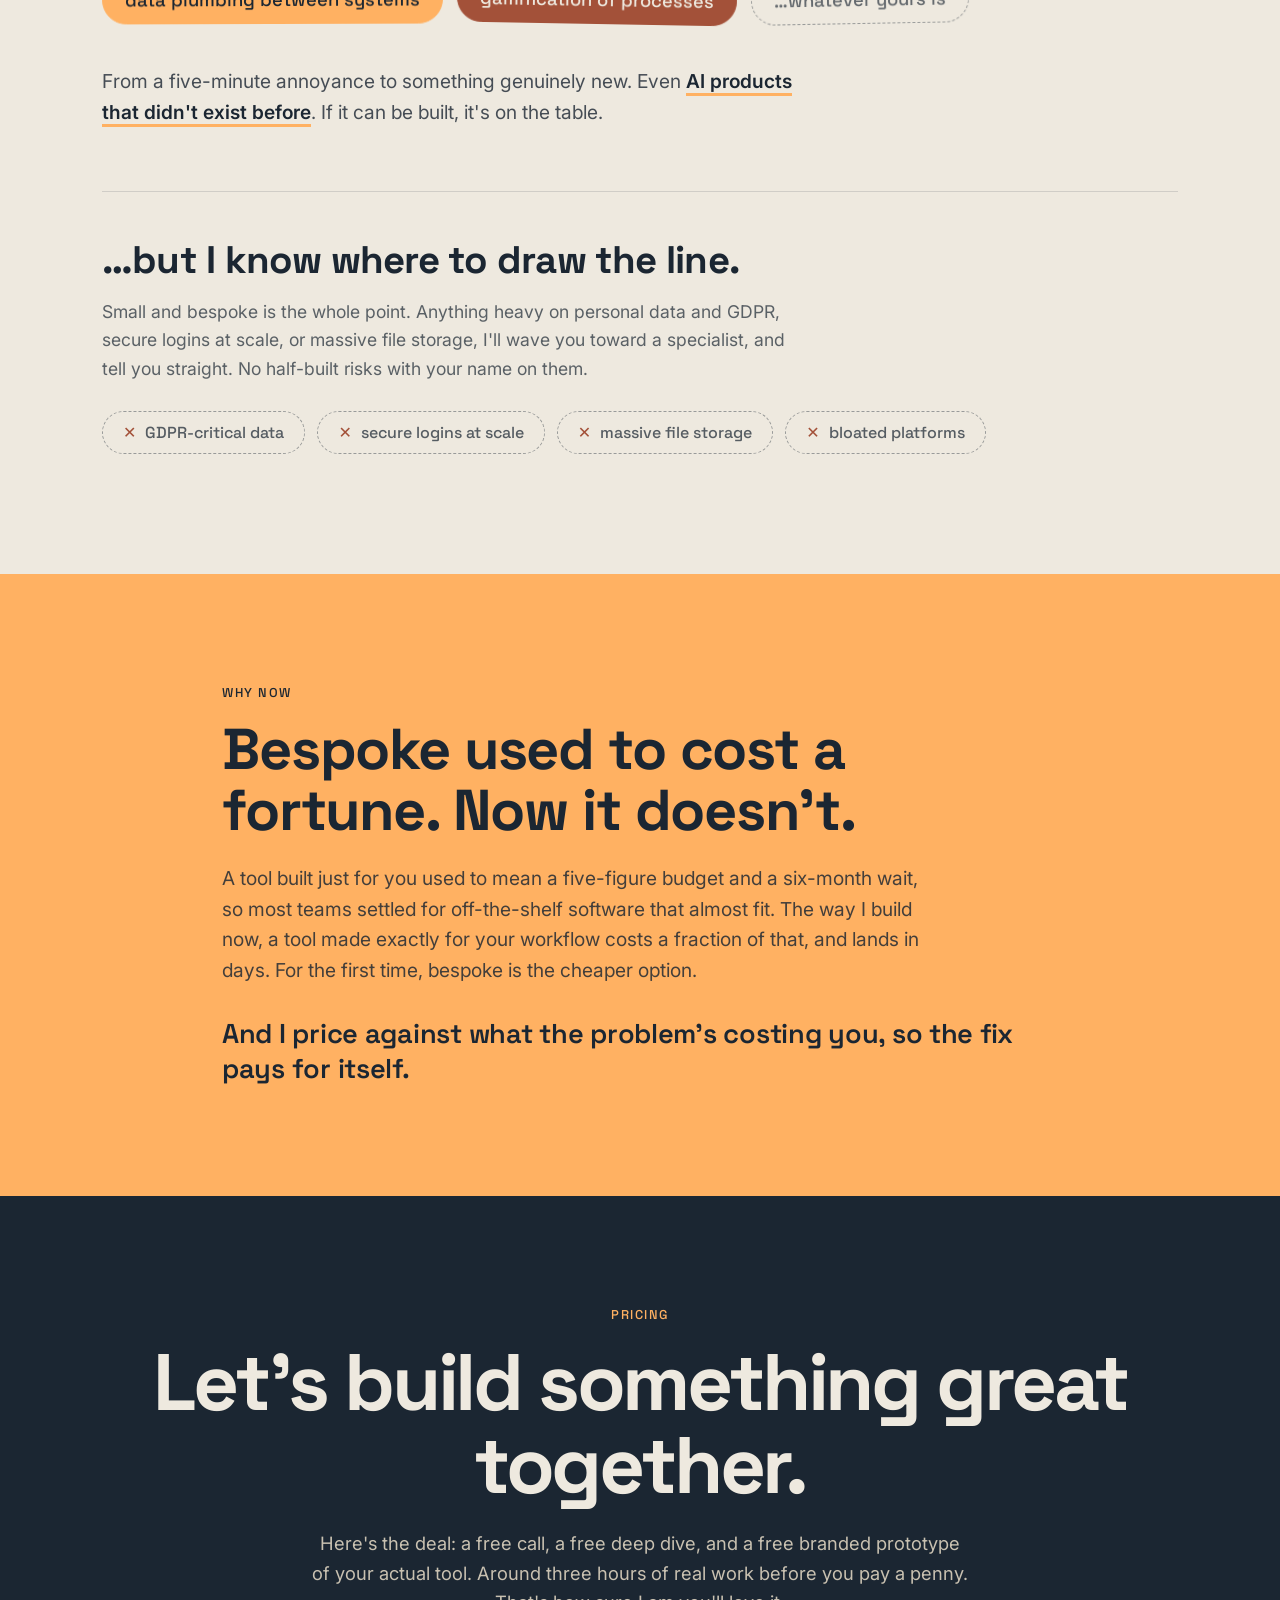
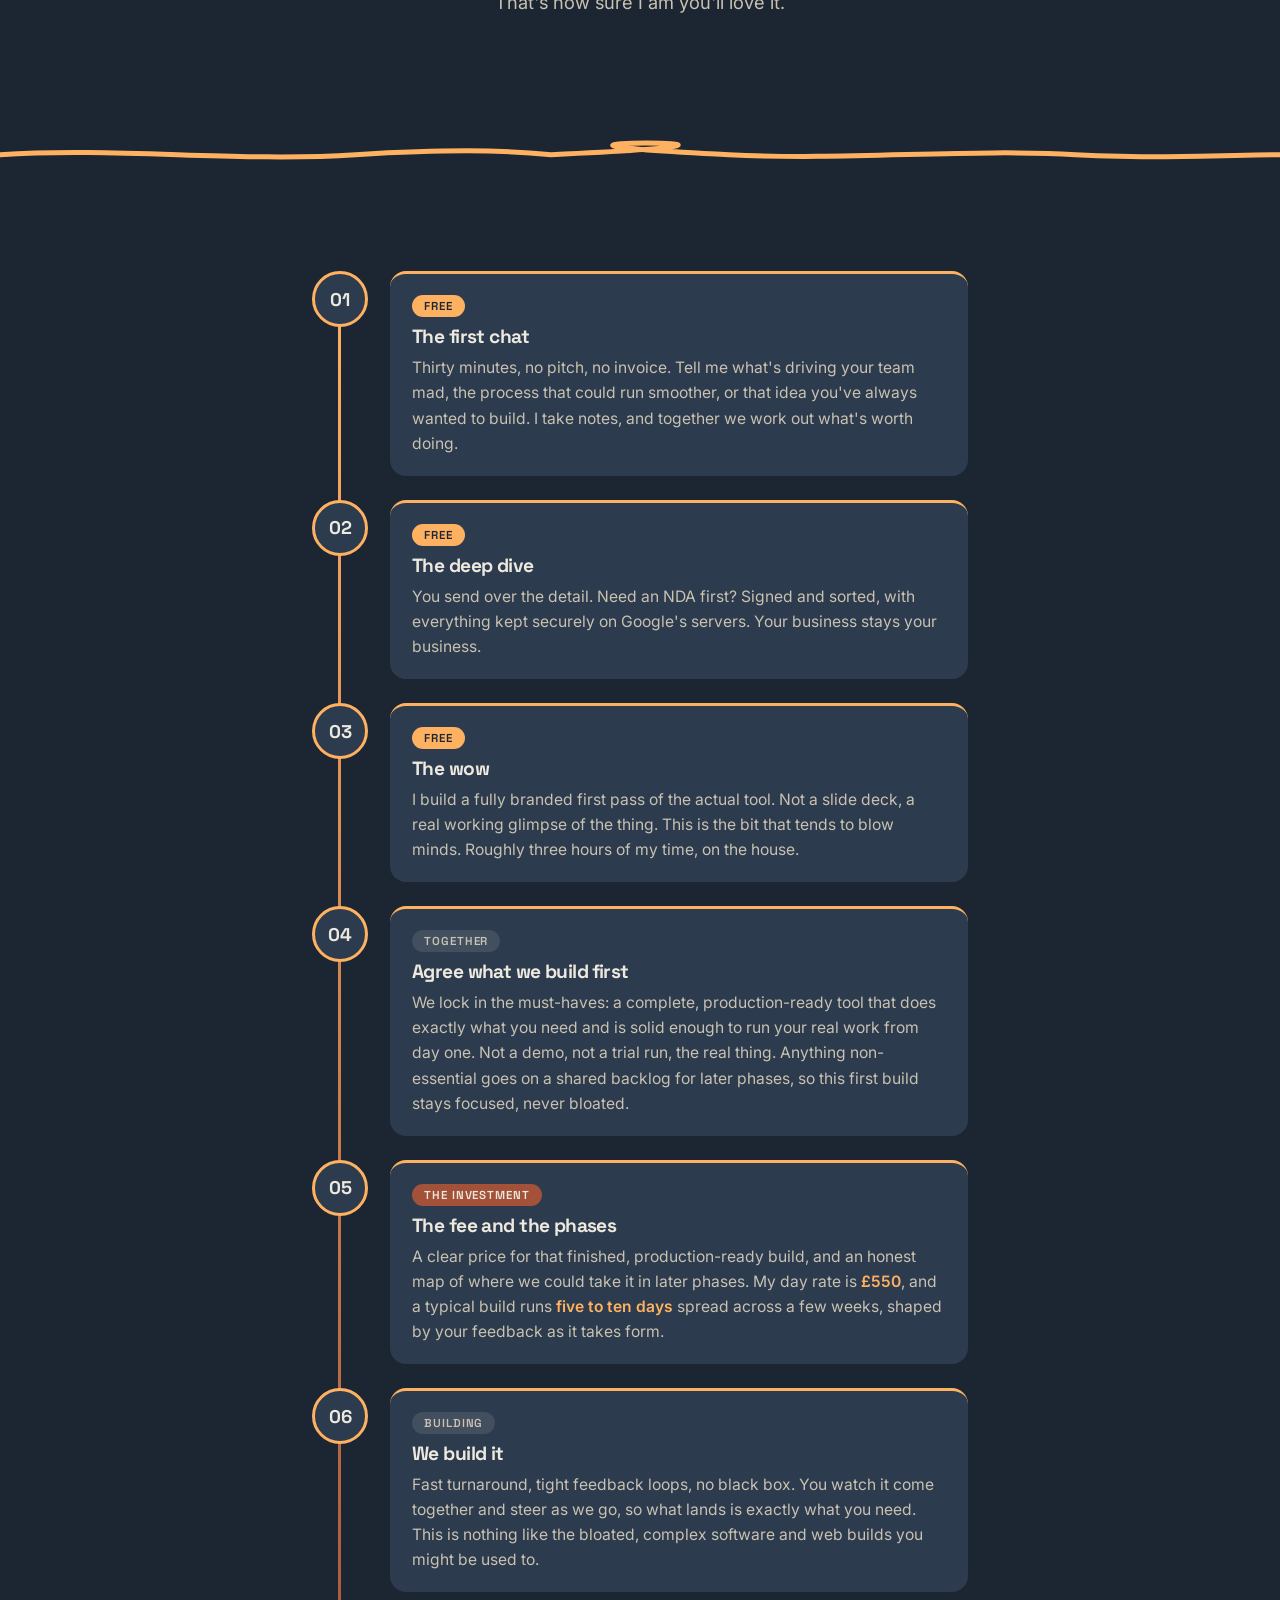
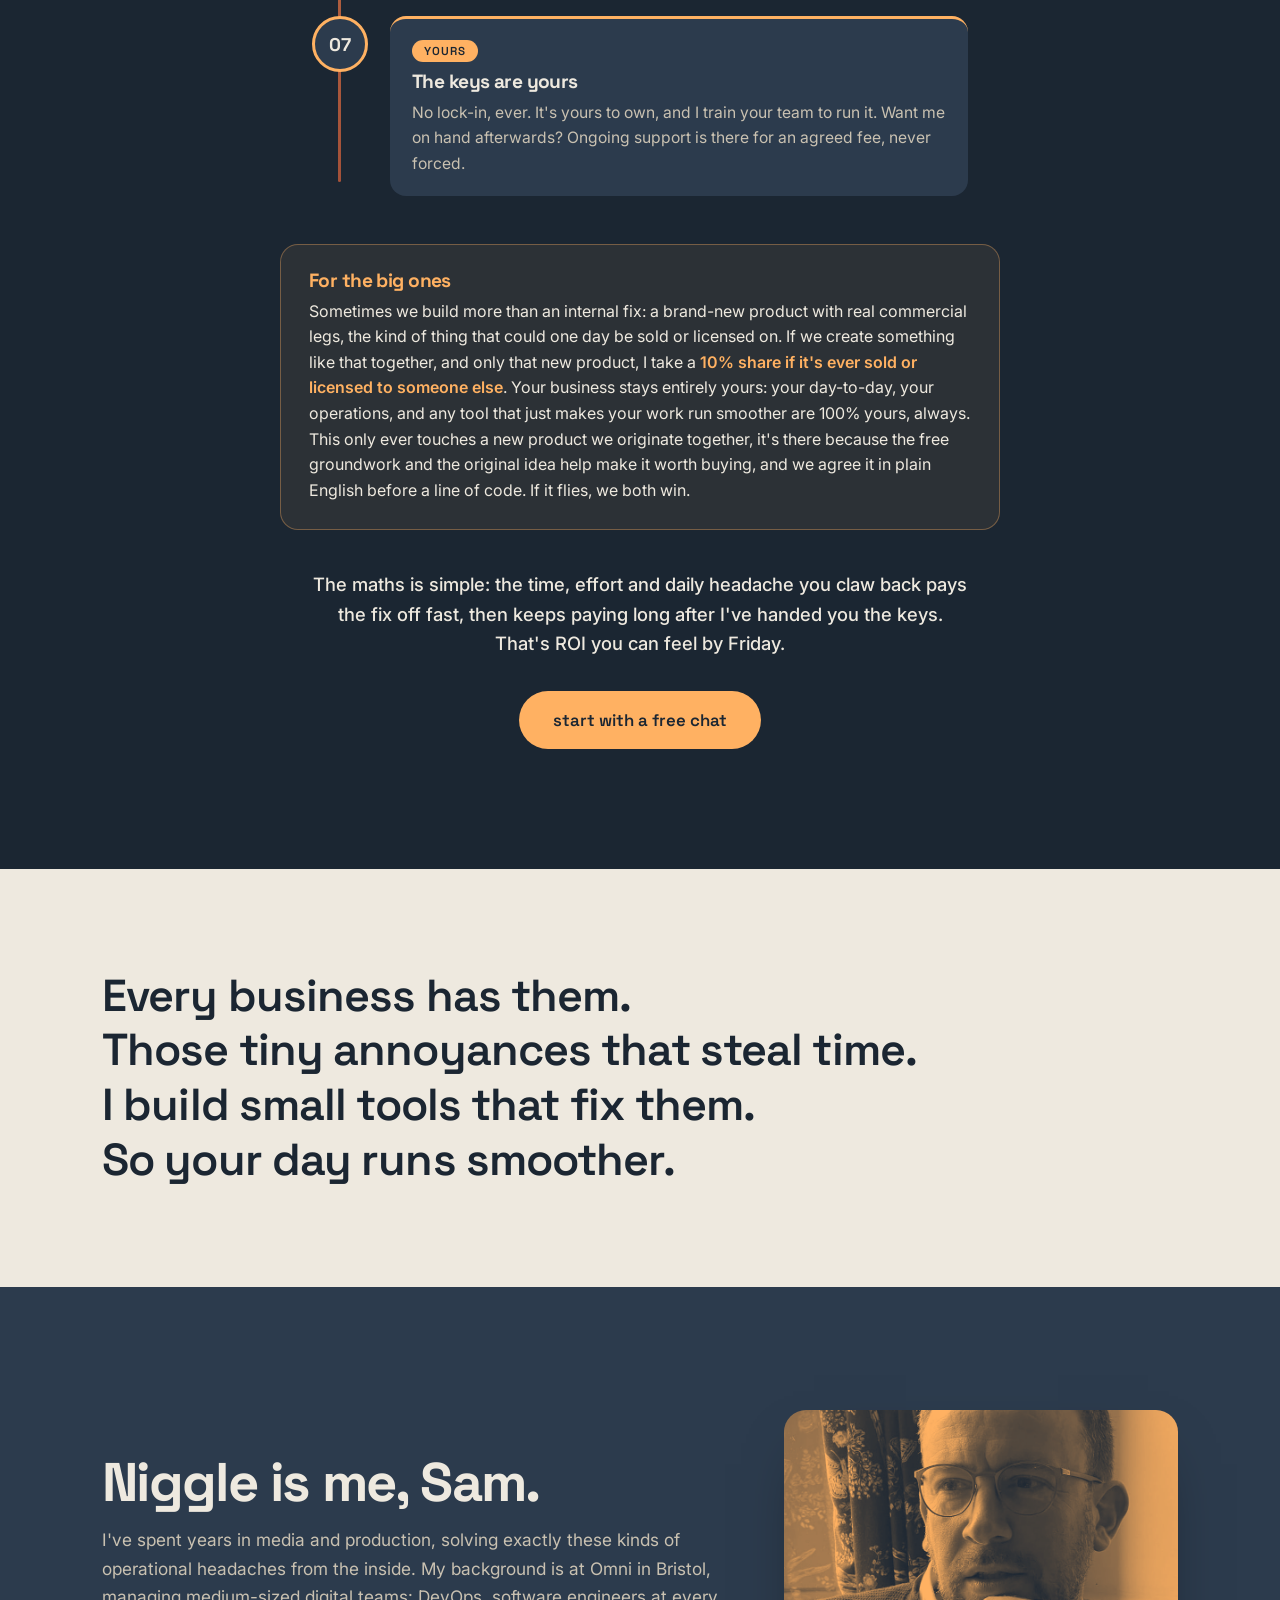
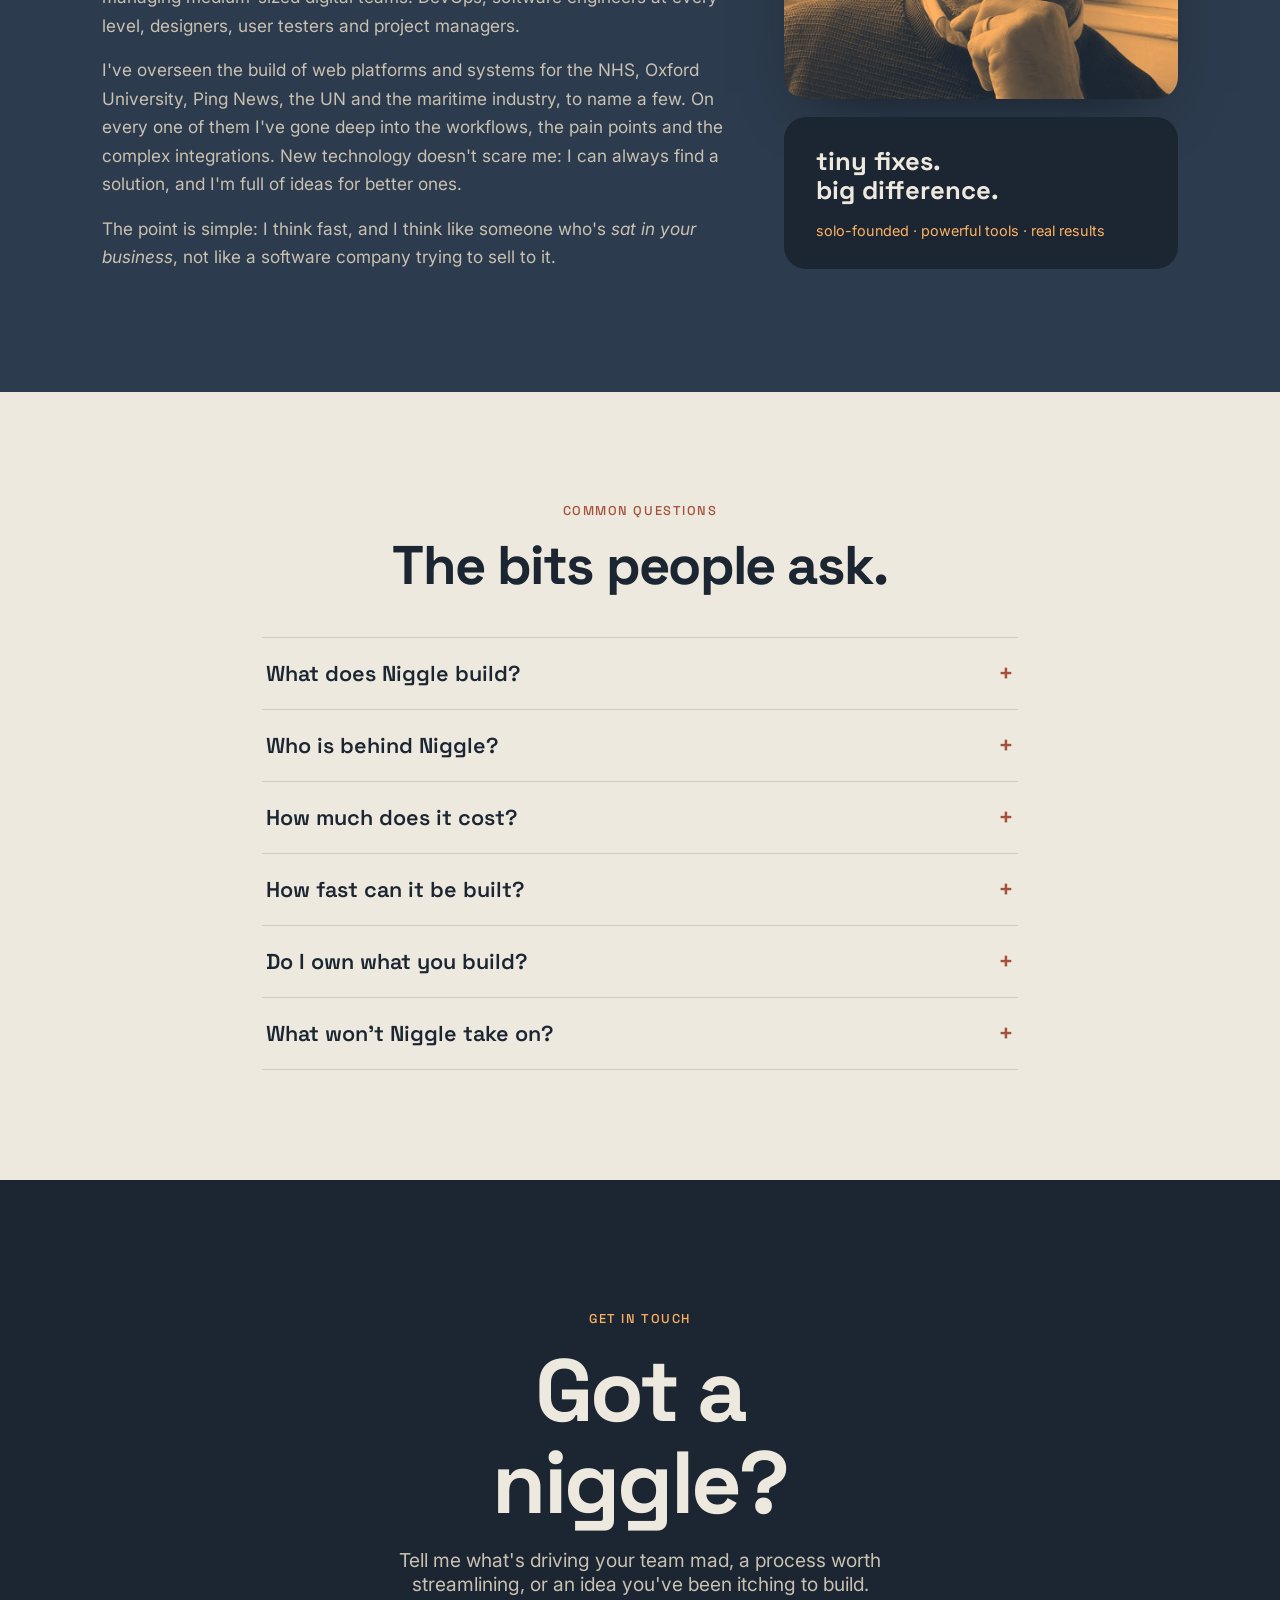
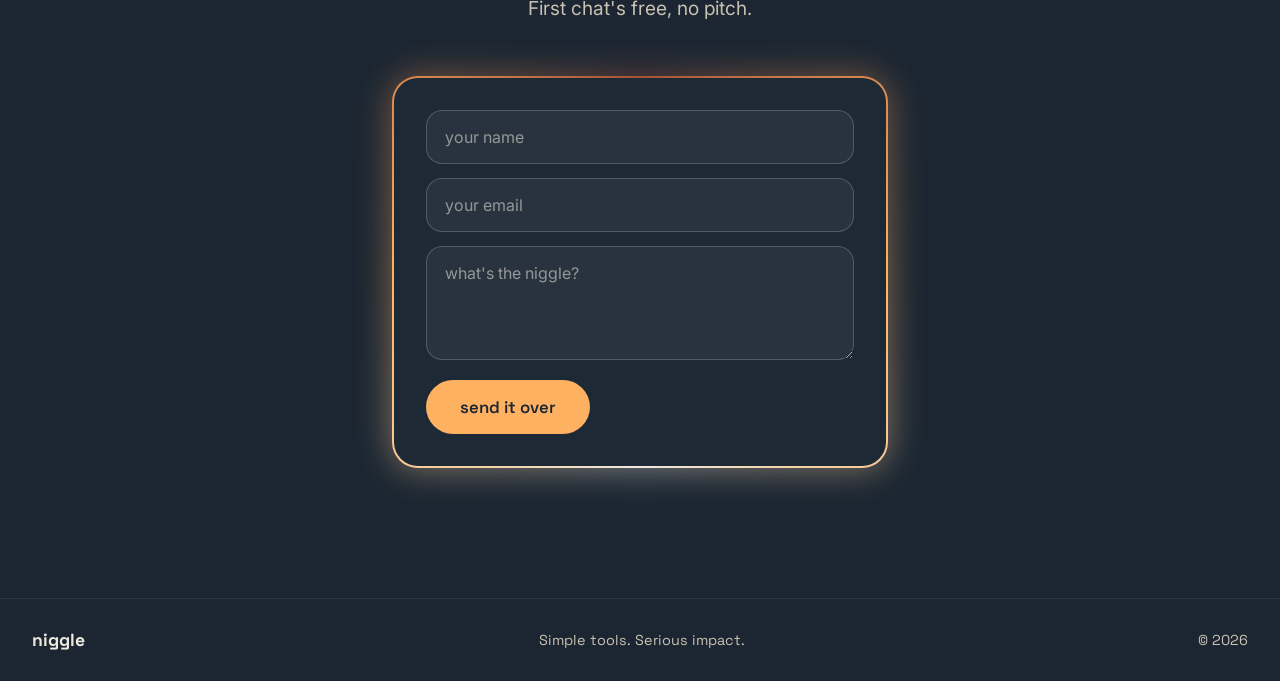
==== commit 8abcbb10: "AIEO: add schema.org JSON-LD, FAQ section, canonical, robots.txt, sitemap.xml, llms.txt - JSON-LD @g" ====
--- a/index.html
+++ b/index.html
@@ -6,6 +6,7 @@
   <title>niggle | Simple tools. Serious impact.</title>
   <meta name="description" content="Small, bespoke software tools that fix the everyday workflow niggles off-the-shelf software can't. Built fast, fitted exactly, no bloat, no lock-in." />
   <meta name="theme-color" content="#1B2632" />
+  <link rel="canonical" href="https://niggle.work/" />
 
   <!-- Google tag (gtag.js) -->
   <script async src="https://www.googletagmanager.com/gtag/js?id=G-7TND42WS81"></script>
@@ -42,7 +43,109 @@
   <link rel="preconnect" href="https://fonts.googleapis.com" />
   <link rel="preconnect" href="https://fonts.gstatic.com" crossorigin />
   <link href="https://fonts.googleapis.com/css2?family=Inter:wght@400;500;600&family=Space+Grotesk:wght@500;600;700&display=swap" rel="stylesheet" />
-  <link rel="stylesheet" href="styles.css?v=4" />
+  <link rel="stylesheet" href="styles.css?v=5" />
+
+  <!-- Structured data for search + AI answer engines -->
+  <script type="application/ld+json">
+  {
+    "@context": "https://schema.org",
+    "@graph": [
+      {
+        "@type": "ProfessionalService",
+        "@id": "https://niggle.work/#business",
+        "name": "Niggle",
+        "url": "https://niggle.work/",
+        "image": "https://niggle.work/og-image.png",
+        "logo": "https://niggle.work/favicon-512.png",
+        "description": "Bespoke, AI-assisted internal software tools for UK small and medium businesses. Niggle finds the one workflow quietly costing a team hours and builds a single small tool to fix it. Built fast, fitted exactly, no bloat, no lock-in.",
+        "slogan": "I fix the faff.",
+        "founder": { "@id": "https://niggle.work/#sam" },
+        "areaServed": { "@type": "Country", "name": "United Kingdom" },
+        "address": { "@type": "PostalAddress", "addressLocality": "Bristol", "addressCountry": "GB" },
+        "priceRange": "£550 per day",
+        "knowsAbout": [
+          "Bespoke software development",
+          "Internal business tools",
+          "Workflow automation",
+          "AI-assisted software",
+          "Web applications",
+          "Dashboards and reporting"
+        ]
+      },
+      {
+        "@type": "Person",
+        "@id": "https://niggle.work/#sam",
+        "name": "Sam Hearn",
+        "jobTitle": "Founder",
+        "worksFor": { "@id": "https://niggle.work/#business" },
+        "homeLocation": { "@type": "Place", "name": "Bristol, United Kingdom" },
+        "description": "Founder of Niggle. Background leading digital teams and overseeing the build of web platforms and systems."
+      },
+      {
+        "@type": "WebSite",
+        "@id": "https://niggle.work/#website",
+        "url": "https://niggle.work/",
+        "name": "Niggle",
+        "inLanguage": "en-GB",
+        "publisher": { "@id": "https://niggle.work/#business" }
+      },
+      {
+        "@type": "FAQPage",
+        "@id": "https://niggle.work/#faq",
+        "mainEntity": [
+          {
+            "@type": "Question",
+            "name": "What does Niggle build?",
+            "acceptedAnswer": {
+              "@type": "Answer",
+              "text": "Small, bespoke internal tools, built for exactly how your team works: booking systems, quote builders, intake and triage bots, ops dashboards, client portals, data plumbing between systems, web apps, and one-off AI products that did not exist before. If your team does it, I can usually build a tool for it."
+            }
+          },
+          {
+            "@type": "Question",
+            "name": "Who is behind Niggle?",
+            "acceptedAnswer": {
+              "@type": "Answer",
+              "text": "Just me, Sam Hearn. I am based in Bristol and work with small and medium businesses across the UK. I have spent years leading digital teams and overseeing platform builds, so you deal directly with the person who builds the thing, start to finish."
+            }
+          },
+          {
+            "@type": "Question",
+            "name": "How much does it cost?",
+            "acceptedAnswer": {
+              "@type": "Answer",
+              "text": "The first chat, a deep dive, and a fully branded prototype are free, before you pay anything. After that my day rate is 550 pounds, and a typical build runs five to ten days spread across a few weeks. I price against what the problem is costing you, so the fix pays for itself."
+            }
+          },
+          {
+            "@type": "Question",
+            "name": "How fast can it be built?",
+            "acceptedAnswer": {
+              "@type": "Answer",
+              "text": "Fast. Most builds land in days, not months, because the scope is small and deliberate: we agree the must-haves for a production-ready first version and park the nice-to-haves for later phases."
+            }
+          },
+          {
+            "@type": "Question",
+            "name": "Do I own what you build?",
+            "acceptedAnswer": {
+              "@type": "Answer",
+              "text": "Yes, completely. It is yours, with no lock-in, and I train your team to run it. Ongoing support is there if you want it, for an agreed fee, but it is never forced."
+            }
+          },
+          {
+            "@type": "Question",
+            "name": "What won't Niggle take on?",
+            "acceptedAnswer": {
+              "@type": "Answer",
+              "text": "Anything heavy on GDPR-critical data, secure logins at scale, or massive file storage. That is where I point you to a specialist and tell you straight, rather than leave a half-built risk with your name on it."
+            }
+          }
+        ]
+      }
+    ]
+  }
+  </script>
 </head>
 <body>
   <a class="skip" href="#main">Skip to content</a>
@@ -271,6 +374,40 @@
     </div>
   </section>
 
+  <!-- ===================== FAQ ===================== -->
+  <section class="faq" id="faq">
+    <div class="wrap faq__inner">
+      <p class="eyebrow eyebrow--light center">common questions</p>
+      <h2 class="h2 faq__title">The bits people ask.</h2>
+      <div class="faq__list">
+        <details class="faq__item">
+          <summary>What does Niggle build?</summary>
+          <p>Small, bespoke internal tools, built for exactly how your team works: booking systems, quote builders, intake and triage bots, ops dashboards, client portals, data plumbing between systems, web apps, and one-off AI products that didn't exist before. If your team does it, I can usually build a tool for it.</p>
+        </details>
+        <details class="faq__item">
+          <summary>Who is behind Niggle?</summary>
+          <p>Just me, Sam Hearn. I'm based in Bristol and work with small and medium businesses across the UK. I've spent years leading digital teams and overseeing platform builds, so you deal directly with the person who builds the thing, start to finish.</p>
+        </details>
+        <details class="faq__item">
+          <summary>How much does it cost?</summary>
+          <p>The first chat, a deep dive, and a fully branded prototype are free, before you pay anything. After that my day rate is £550, and a typical build runs five to ten days spread across a few weeks. I price against what the problem is costing you, so the fix pays for itself.</p>
+        </details>
+        <details class="faq__item">
+          <summary>How fast can it be built?</summary>
+          <p>Fast. Most builds land in days, not months, because the scope is small and deliberate: we agree the must-haves for a production-ready first version and park the nice-to-haves for later phases.</p>
+        </details>
+        <details class="faq__item">
+          <summary>Do I own what you build?</summary>
+          <p>Yes, completely. It's yours, with no lock-in, and I train your team to run it. Ongoing support is there if you want it, for an agreed fee, but it's never forced.</p>
+        </details>
+        <details class="faq__item">
+          <summary>What won't Niggle take on?</summary>
+          <p>Anything heavy on GDPR-critical data, secure logins at scale, or massive file storage. That's where I point you to a specialist and tell you straight, rather than leave a half-built risk with your name on it.</p>
+        </details>
+      </div>
+    </div>
+  </section>
+
   <!-- ===================== CONTACT ===================== -->
   <section class="contact" id="contact">
     <div class="wrap contact__inner">
--- a/styles.css
+++ b/styles.css
@@ -181,6 +181,22 @@
 .quote p{font-family:var(--ff-head);font-weight:600;font-size:clamp(1.6rem,4vw,2.8rem);line-height:1.22;letter-spacing:-0.02em;color:var(--ink)}
 .quote__last{color:var(--terra)}
 
+/* ===================== FAQ ===================== */
+.faq{background:var(--cream);color:var(--ink);padding:110px 0;scroll-margin-top:84px}
+.faq__inner{max-width:820px}
+.faq__title{text-align:center;margin-top:6px}
+.faq__list{margin-top:44px;border-top:1px solid rgba(27,38,50,.14)}
+.faq__item{border-bottom:1px solid rgba(27,38,50,.14)}
+.faq__item summary{list-style:none;cursor:pointer;display:flex;align-items:center;justify-content:space-between;gap:20px;
+  padding:22px 4px;font-family:var(--ff-head);font-weight:600;font-size:clamp(1.1rem,2.2vw,1.35rem);color:var(--ink)}
+.faq__item summary::-webkit-details-marker{display:none}
+.faq__item summary::after{content:"+";font-family:var(--ff-head);font-weight:500;font-size:1.6rem;line-height:1;color:var(--terra);transition:transform .2s ease}
+.faq__item[open] summary::after{content:"–"}
+.faq__item summary:hover{color:var(--terra)}
+.faq__item p{padding:0 4px 24px;max-width:70ch;color:rgba(27,38,50,.82);font-size:1.05rem;line-height:1.65}
+.faq ::selection{background:var(--terra);color:var(--cream)}
+.faq ::-moz-selection{background:var(--terra);color:var(--cream)}
+
 /* ===================== ABOUT ===================== */
 .about{background:var(--slate);color:var(--cream);padding:120px 0;scroll-margin-top:84px}
 .about__grid{display:grid;grid-template-columns:1.35fr .85fr;gap:56px;align-items:center}
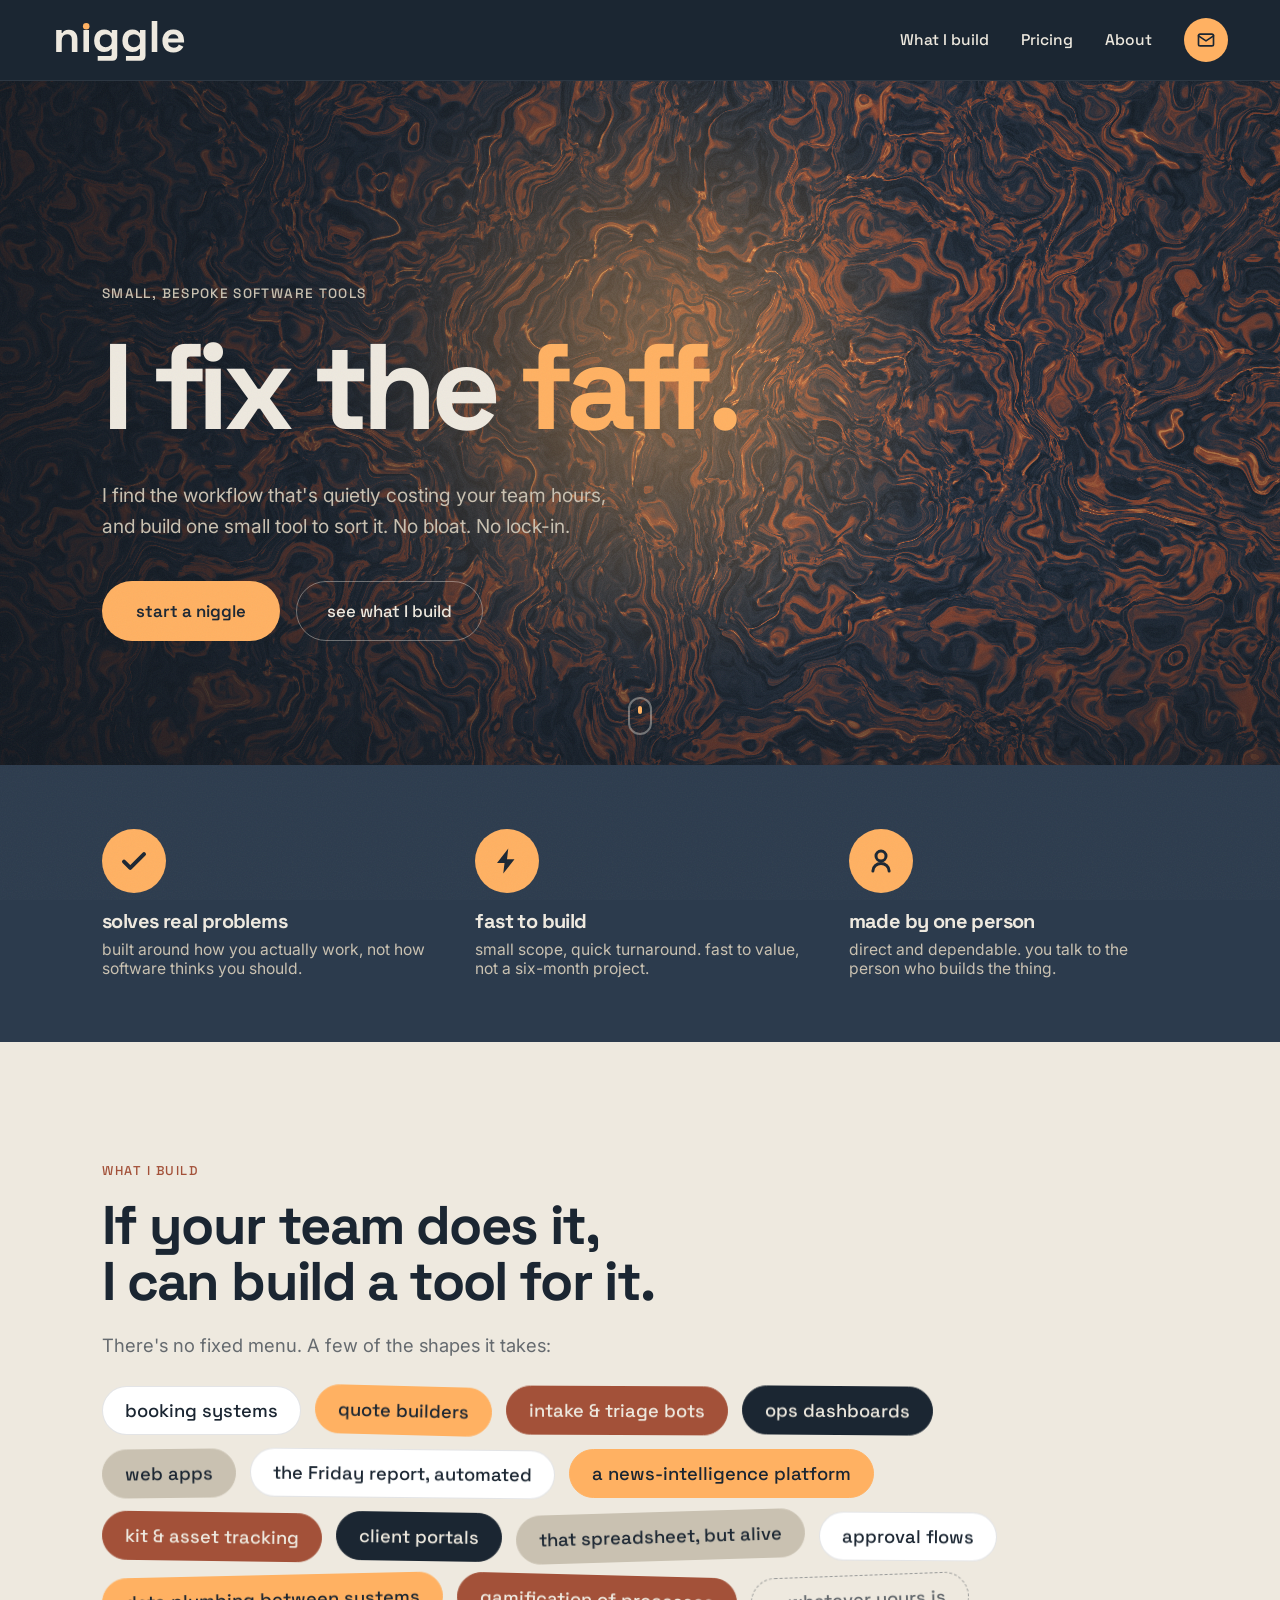
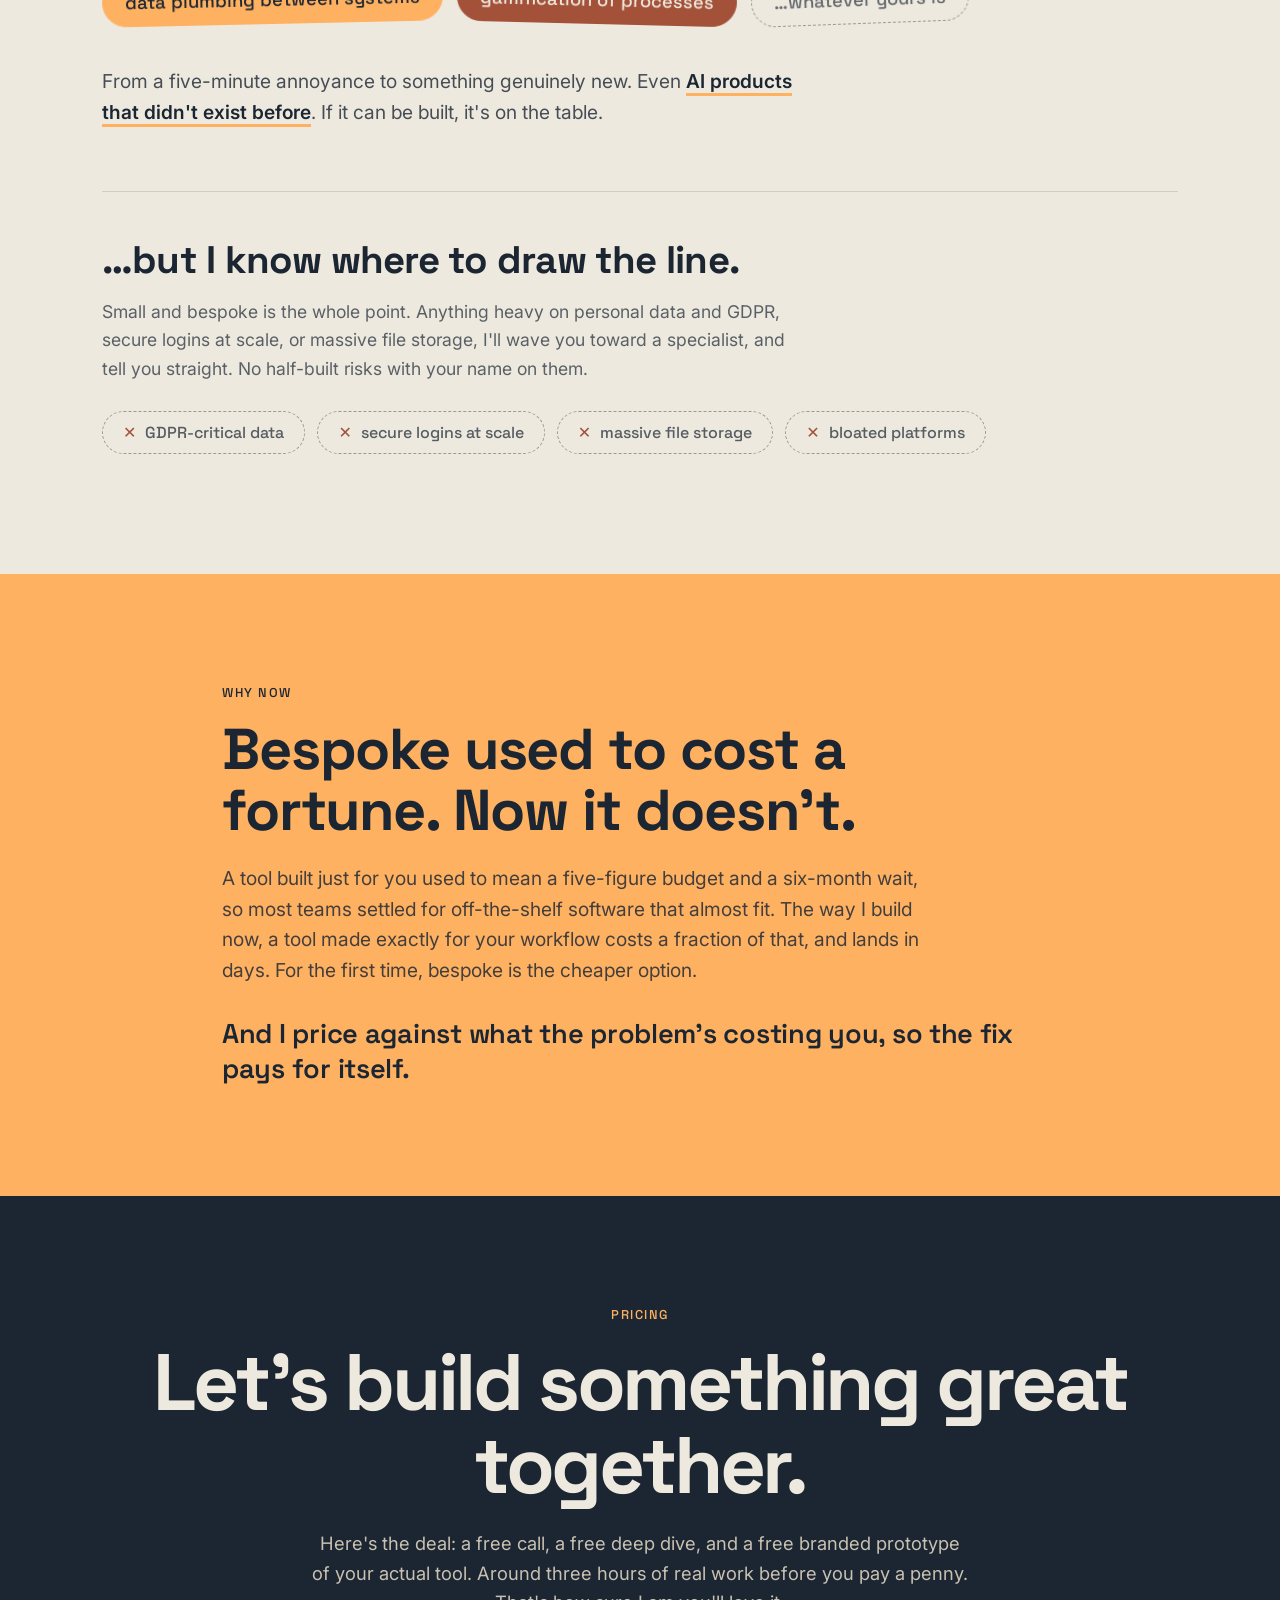
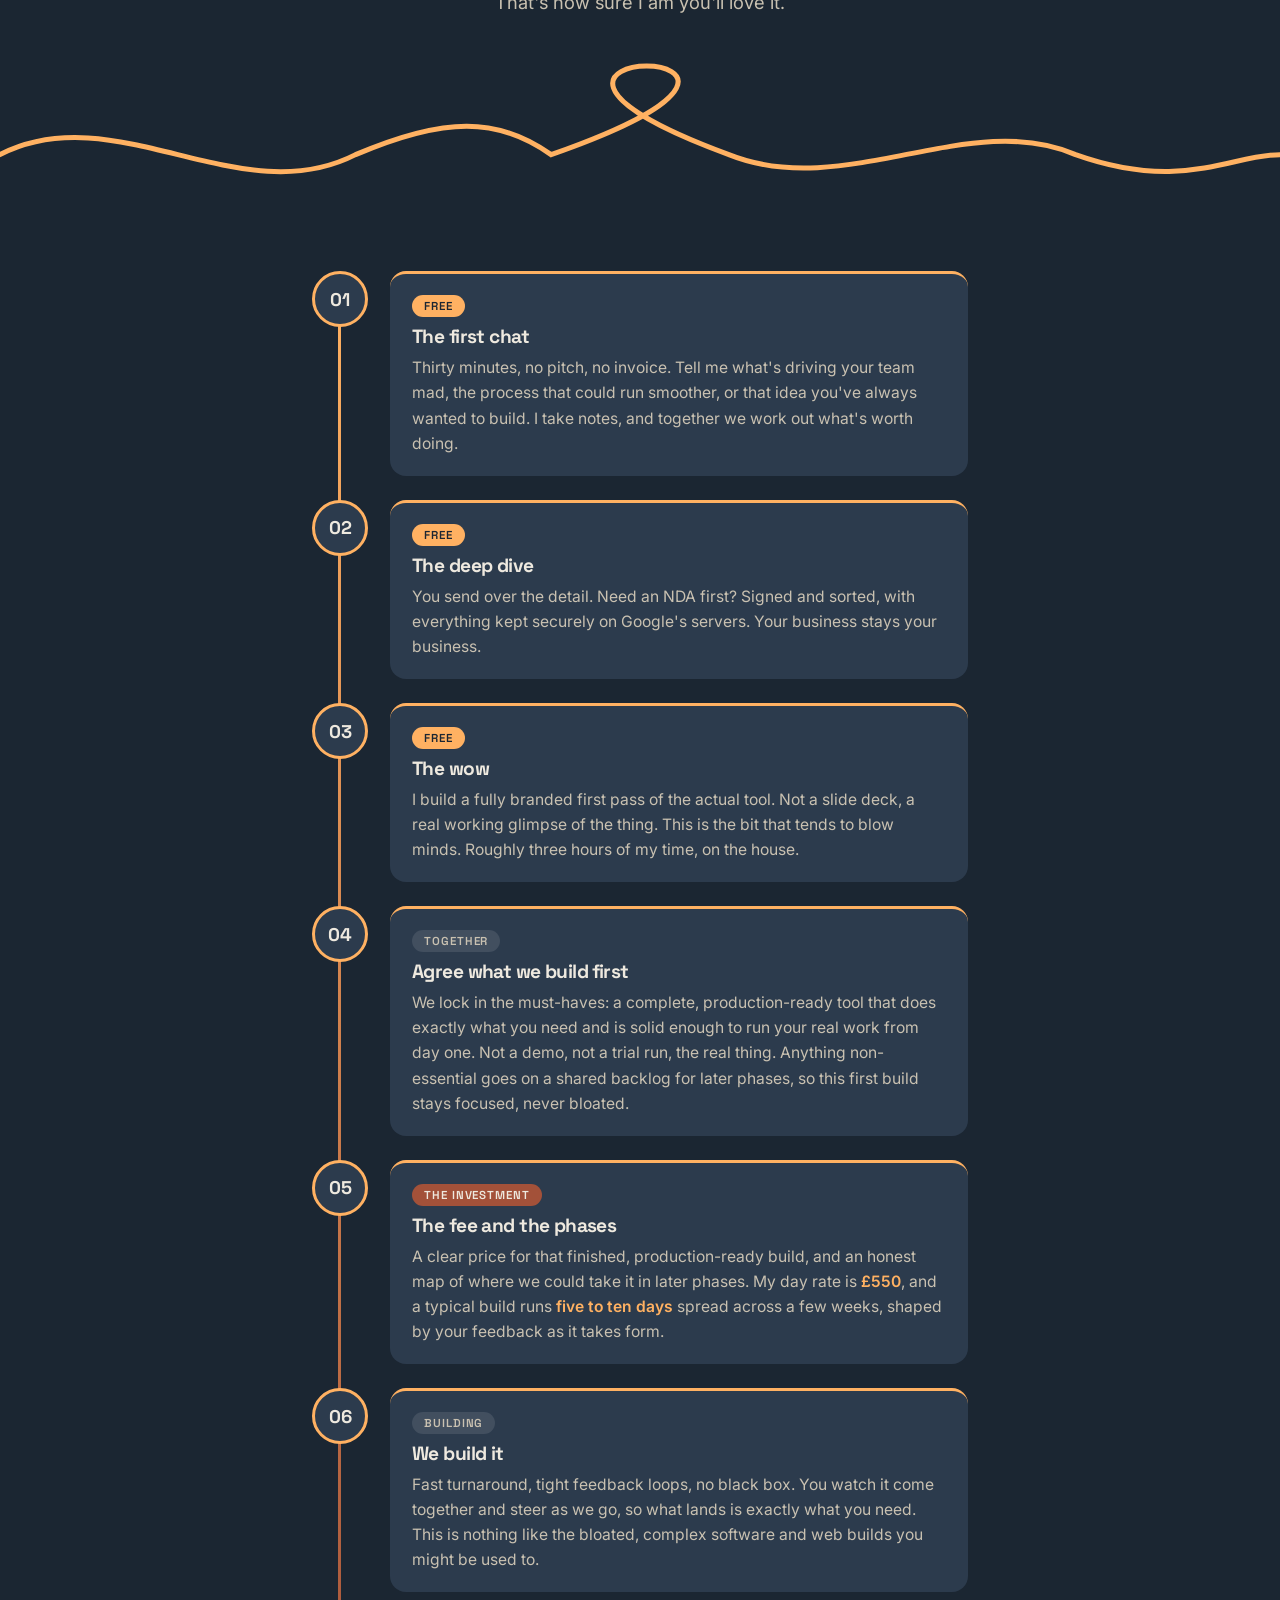
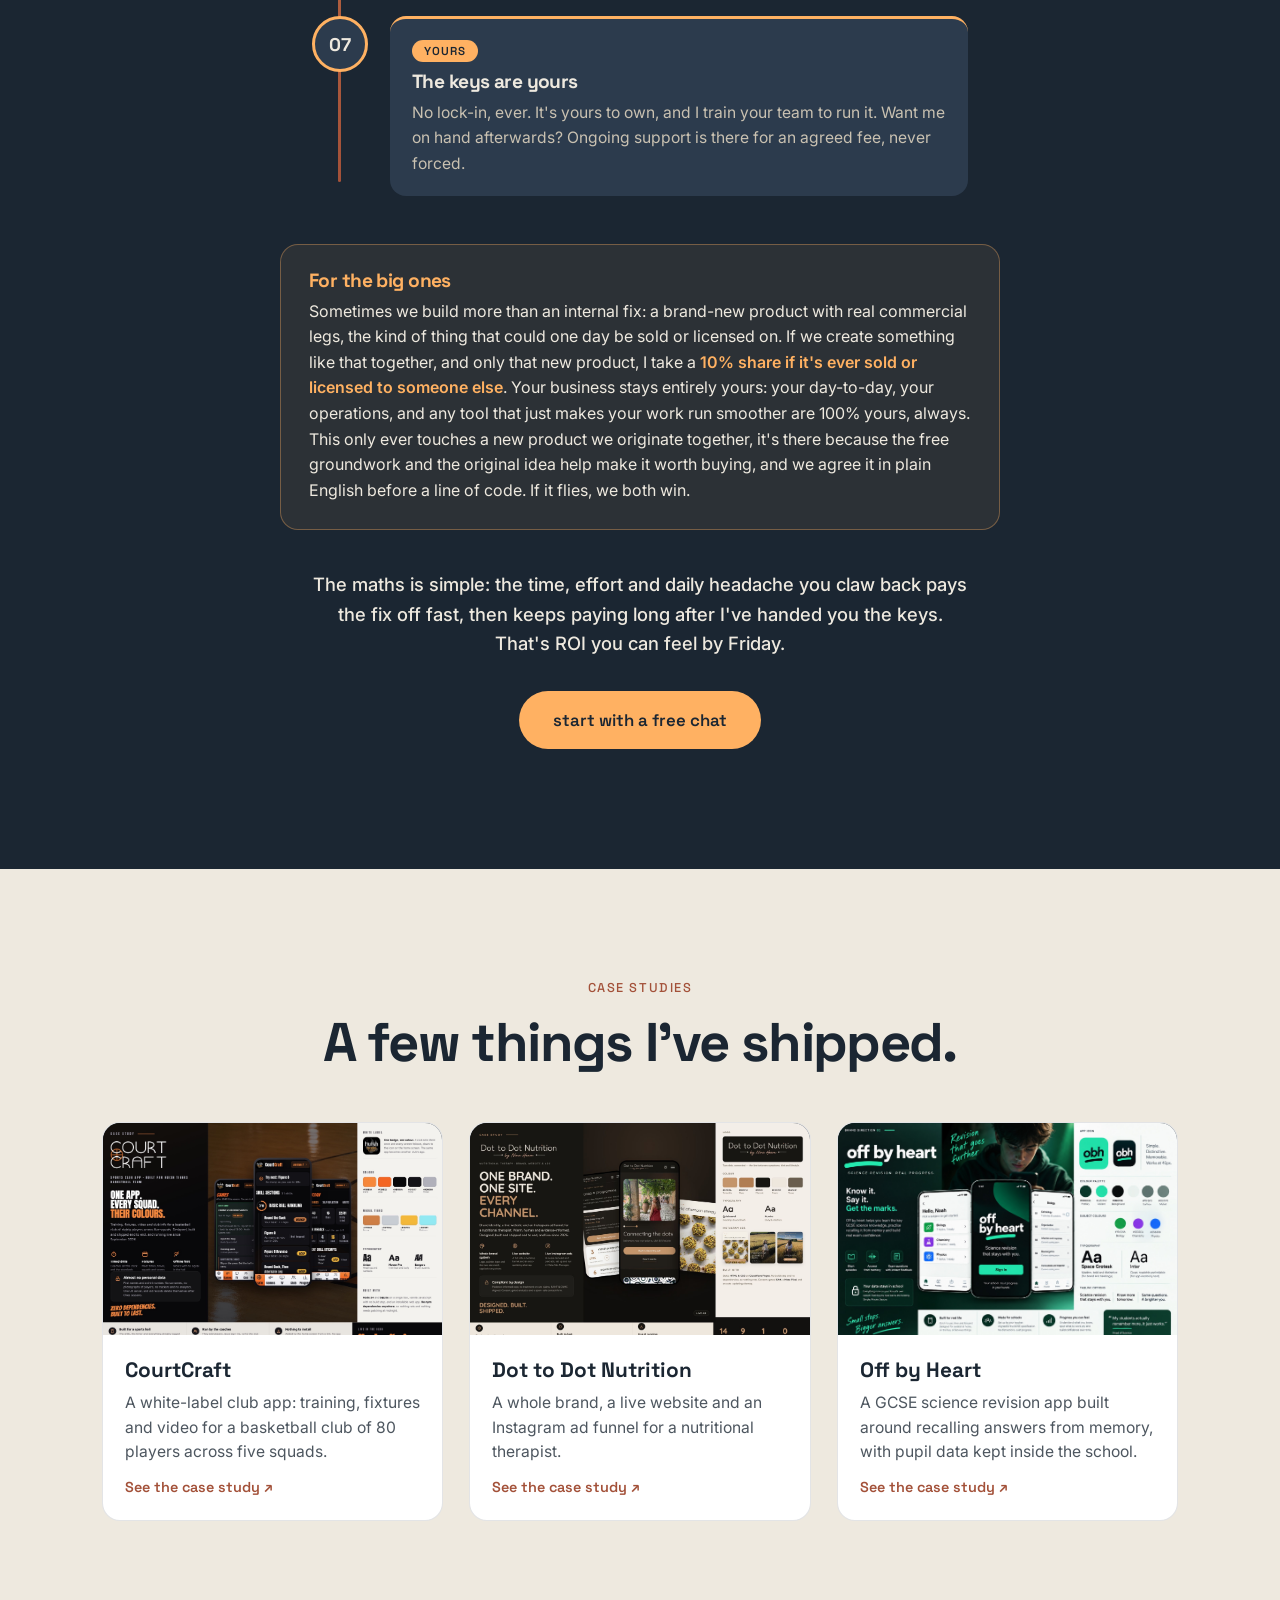
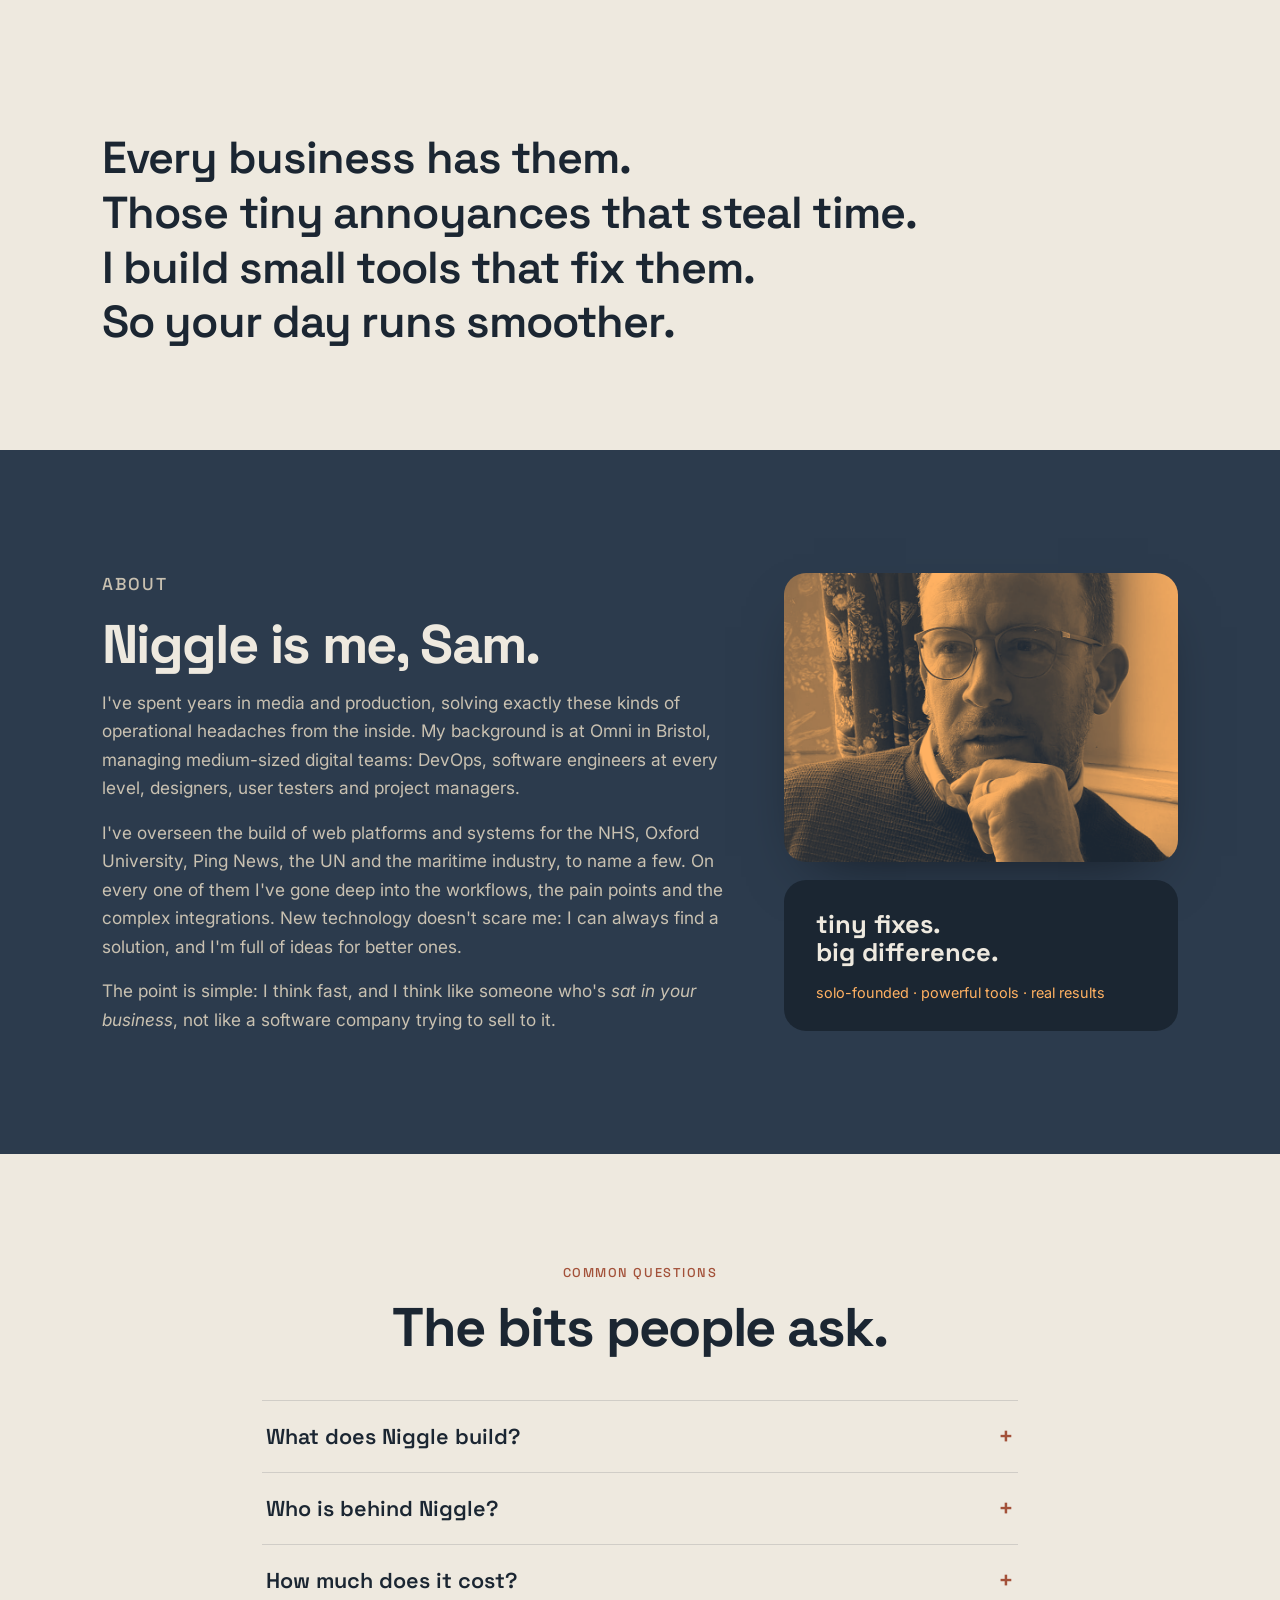
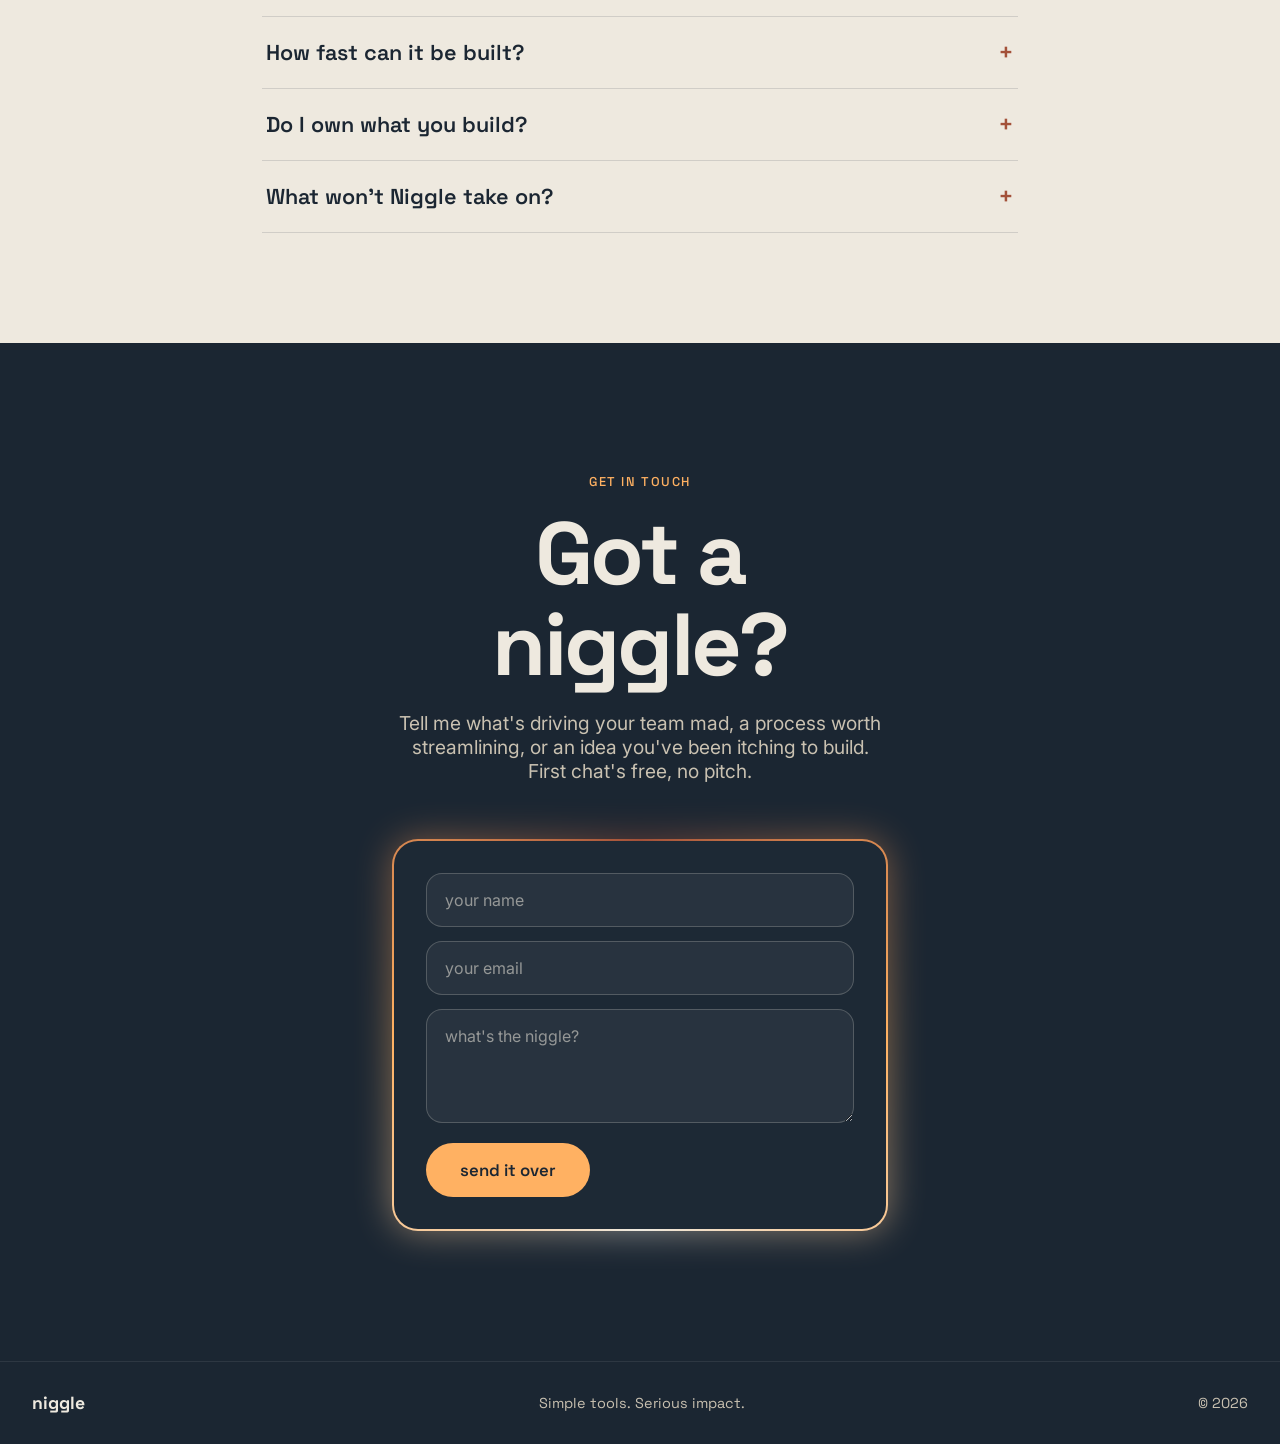
==== commit de056ea2: "Add case studies section with lightbox under the pricing timeline Three case-study cards (CourtCraft" ====
--- a/index.html
+++ b/index.html
@@ -43,7 +43,7 @@
   <link rel="preconnect" href="https://fonts.googleapis.com" />
   <link rel="preconnect" href="https://fonts.gstatic.com" crossorigin />
   <link href="https://fonts.googleapis.com/css2?family=Inter:wght@400;500;600&family=Space+Grotesk:wght@500;600;700&display=swap" rel="stylesheet" />
-  <link rel="stylesheet" href="styles.css?v=5" />
+  <link rel="stylesheet" href="styles.css?v=6" />
 
   <!-- Structured data for search + AI answer engines -->
   <script type="application/ld+json">
@@ -342,6 +342,40 @@
     <p class="center"><a class="btn-primary pricing__cta" href="#contact">start with a free chat</a></p>
   </section>
 
+  <!-- ===================== CASE STUDIES ===================== -->
+  <section class="cases" id="work">
+    <div class="wrap">
+      <p class="eyebrow eyebrow--light center">case studies</p>
+      <h2 class="h2 cases__title">A few things I've shipped.</h2>
+      <div class="cases__grid">
+        <button type="button" class="case" data-full="casestudies/courtcraft.jpg" aria-label="Open the CourtCraft case study">
+          <span class="case__shot"><img src="casestudies/courtcraft.jpg" width="1800" height="1200" loading="lazy" alt="CourtCraft case study: a white-label basketball club app" /></span>
+          <span class="case__body">
+            <span class="case__name">CourtCraft</span>
+            <span class="case__desc">A white-label club app: training, fixtures and video for a basketball club of 80 players across five squads.</span>
+            <span class="case__cue">See the case study</span>
+          </span>
+        </button>
+        <button type="button" class="case" data-full="casestudies/dot2dot.jpg" aria-label="Open the Dot to Dot Nutrition case study">
+          <span class="case__shot"><img src="casestudies/dot2dot.jpg" width="2000" height="1333" loading="lazy" alt="Dot to Dot Nutrition case study: brand, website and Instagram ad funnel" /></span>
+          <span class="case__body">
+            <span class="case__name">Dot to Dot Nutrition</span>
+            <span class="case__desc">A whole brand, a live website and an Instagram ad funnel for a nutritional therapist.</span>
+            <span class="case__cue">See the case study</span>
+          </span>
+        </button>
+        <button type="button" class="case" data-full="casestudies/offbyheart.jpg" aria-label="Open the Off by Heart case study">
+          <span class="case__shot"><img src="casestudies/offbyheart.jpg" width="1536" height="1024" loading="lazy" alt="Off by Heart case study: a GCSE science revision app" /></span>
+          <span class="case__body">
+            <span class="case__name">Off by Heart</span>
+            <span class="case__desc">A GCSE science revision app built around recalling answers from memory, with pupil data kept inside the school.</span>
+            <span class="case__cue">See the case study</span>
+          </span>
+        </button>
+      </div>
+    </div>
+  </section>
+
   <!-- ===================== QUOTE ===================== -->
   <section class="quote">
     <div class="wrap">
@@ -437,6 +471,12 @@
     <span class="lfoot__copy">© <span id="year"></span></span>
   </footer>
 
-  <script src="script.js?v=4"></script>
+  <!-- ===================== LIGHTBOX ===================== -->
+  <dialog class="lightbox" id="lightbox" aria-label="Case study, enlarged">
+    <button type="button" class="lightbox__close" aria-label="Close">&times;</button>
+    <img class="lightbox__img" id="lightbox-img" src="" alt="" />
+  </dialog>
+
+  <script src="script.js?v=5"></script>
 </body>
 </html>
--- a/styles.css
+++ b/styles.css
@@ -197,6 +197,36 @@
 .faq ::selection{background:var(--terra);color:var(--cream)}
 .faq ::-moz-selection{background:var(--terra);color:var(--cream)}
 
+/* ===================== CASE STUDIES ===================== */
+.cases{background:var(--cream);color:var(--ink);padding:110px 0;scroll-margin-top:84px}
+.cases__title{text-align:center;margin-top:6px}
+.cases__grid{margin-top:52px;display:grid;grid-template-columns:repeat(3,1fr);gap:26px}
+.case{display:flex;flex-direction:column;text-align:left;padding:0;border:1px solid rgba(27,38,50,.12);background:#fff;
+  border-radius:18px;overflow:hidden;cursor:pointer;font:inherit;color:inherit;
+  transition:transform .2s ease,box-shadow .2s ease,border-color .2s ease}
+.case:hover{transform:translateY(-5px);box-shadow:0 26px 50px -28px rgba(27,38,50,.5);border-color:rgba(27,38,50,.2)}
+.case:focus-visible{outline:3px solid var(--amber);outline-offset:3px}
+.case__shot{display:block;aspect-ratio:16/10;overflow:hidden;background:var(--ink)}
+.case__shot img{width:100%;height:100%;object-fit:cover;object-position:left top;display:block;transition:transform .4s ease}
+.case:hover .case__shot img{transform:scale(1.04)}
+.case__body{display:flex;flex-direction:column;gap:8px;padding:22px 22px 24px}
+.case__name{font-family:var(--ff-head);font-weight:700;font-size:1.3rem;color:var(--ink)}
+.case__desc{color:rgba(27,38,50,.78);font-size:.98rem;line-height:1.55}
+.case__cue{margin-top:6px;font-family:var(--ff-head);font-weight:600;font-size:.9rem;color:var(--terra)}
+.case__cue::after{content:" \2197"}
+.cases ::selection{background:var(--terra);color:var(--cream)}
+.cases ::-moz-selection{background:var(--terra);color:var(--cream)}
+
+/* lightbox (native dialog) */
+.lightbox{border:none;padding:0;background:transparent;max-width:min(94vw,1400px);max-height:92vh;overflow:visible}
+.lightbox::backdrop{background:rgba(11,15,20,.86)}
+.lightbox__img{display:block;width:100%;height:auto;max-height:92vh;object-fit:contain;border-radius:12px;
+  box-shadow:0 30px 90px -20px rgba(0,0,0,.75)}
+.lightbox__close{position:absolute;top:8px;right:8px;width:42px;height:42px;border-radius:50%;border:none;cursor:pointer;
+  background:var(--amber);color:var(--ink);font-size:1.6rem;line-height:1;display:grid;place-items:center;
+  box-shadow:0 6px 20px rgba(0,0,0,.45)}
+.lightbox__close:hover{background:#fff}
+
 /* ===================== ABOUT ===================== */
 .about{background:var(--slate);color:var(--cream);padding:120px 0;scroll-margin-top:84px}
 .about__grid{display:grid;grid-template-columns:1.35fr .85fr;gap:56px;align-items:center}
@@ -243,6 +273,7 @@
 @media (max-width:900px){
   .band__grid{grid-template-columns:1fr;gap:24px}
   .about__grid{grid-template-columns:1fr;gap:40px}
+  .cases__grid{grid-template-columns:1fr;gap:22px;max-width:520px;margin-inline:auto}
 }
 @media (max-width:680px){
   .nav__toggle{display:flex}
@@ -263,7 +294,8 @@
   html{scroll-behavior:auto}
   .aurora,.dot,.scrollcue span,.formcard,.band__mark{animation:none}
   .pricing__squiggle animate{display:none}
-  .btn-primary:hover,.tl__item:hover .tl__body,.cloud li:hover,.brand:hover img{transform:none}
+  .btn-primary:hover,.tl__item:hover .tl__body,.cloud li:hover,.brand:hover img,.case:hover{transform:none}
+  .case:hover .case__shot img{transform:none}
   .cloud--fall li{opacity:1;transform:none;transition:none}
   .js .reveal{opacity:1;transform:none}
 }
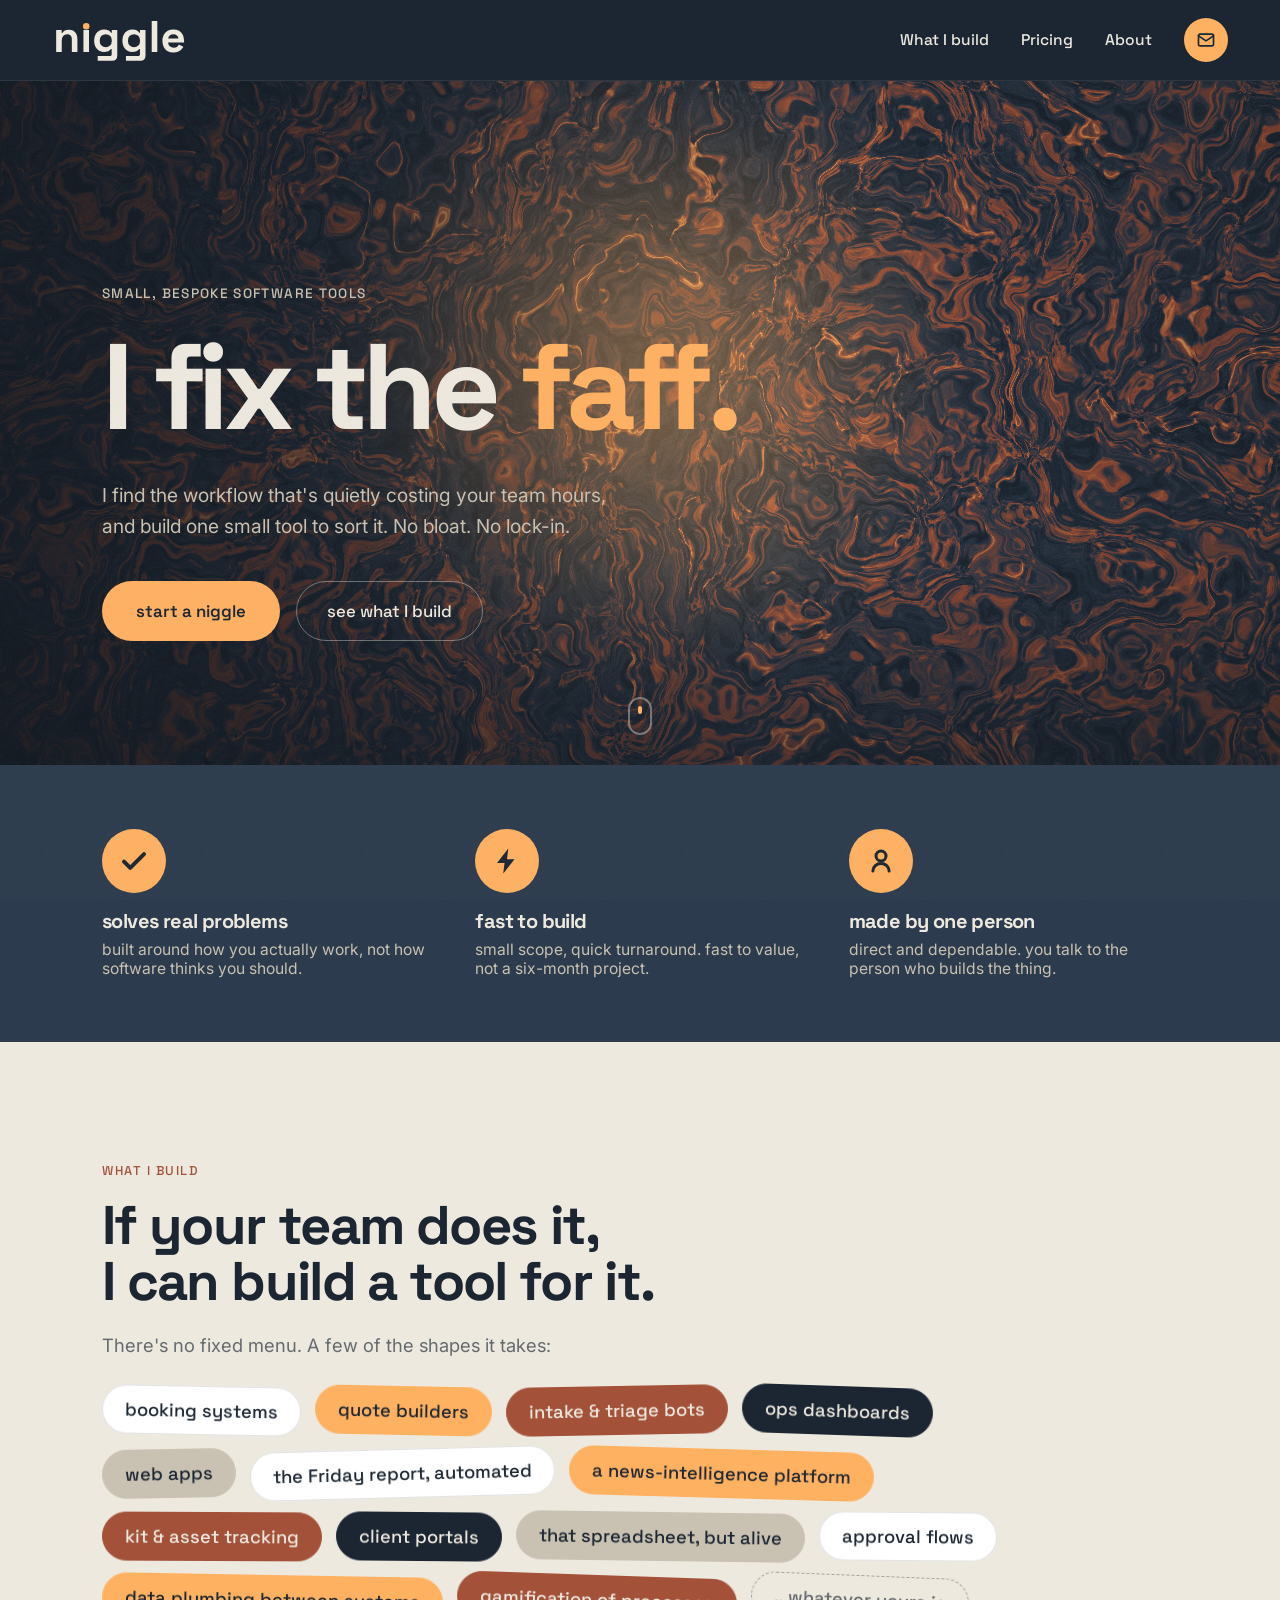
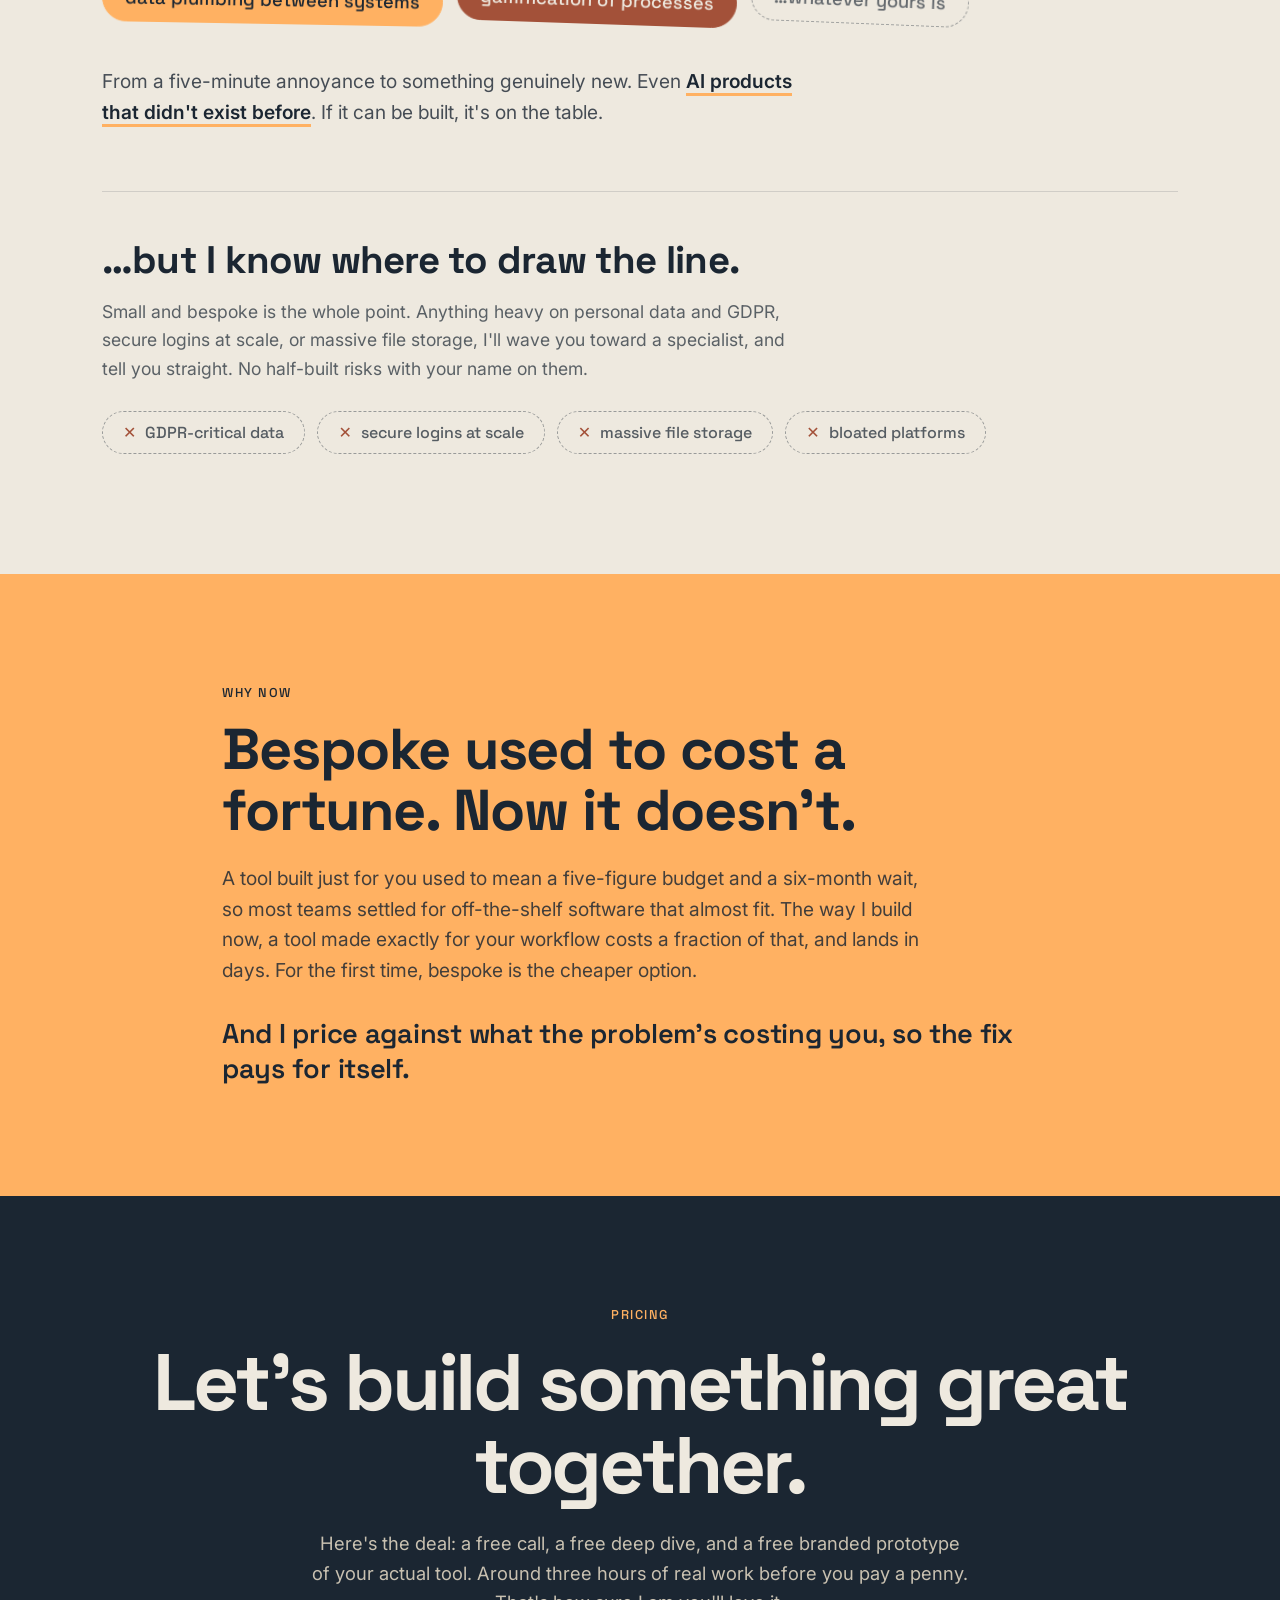
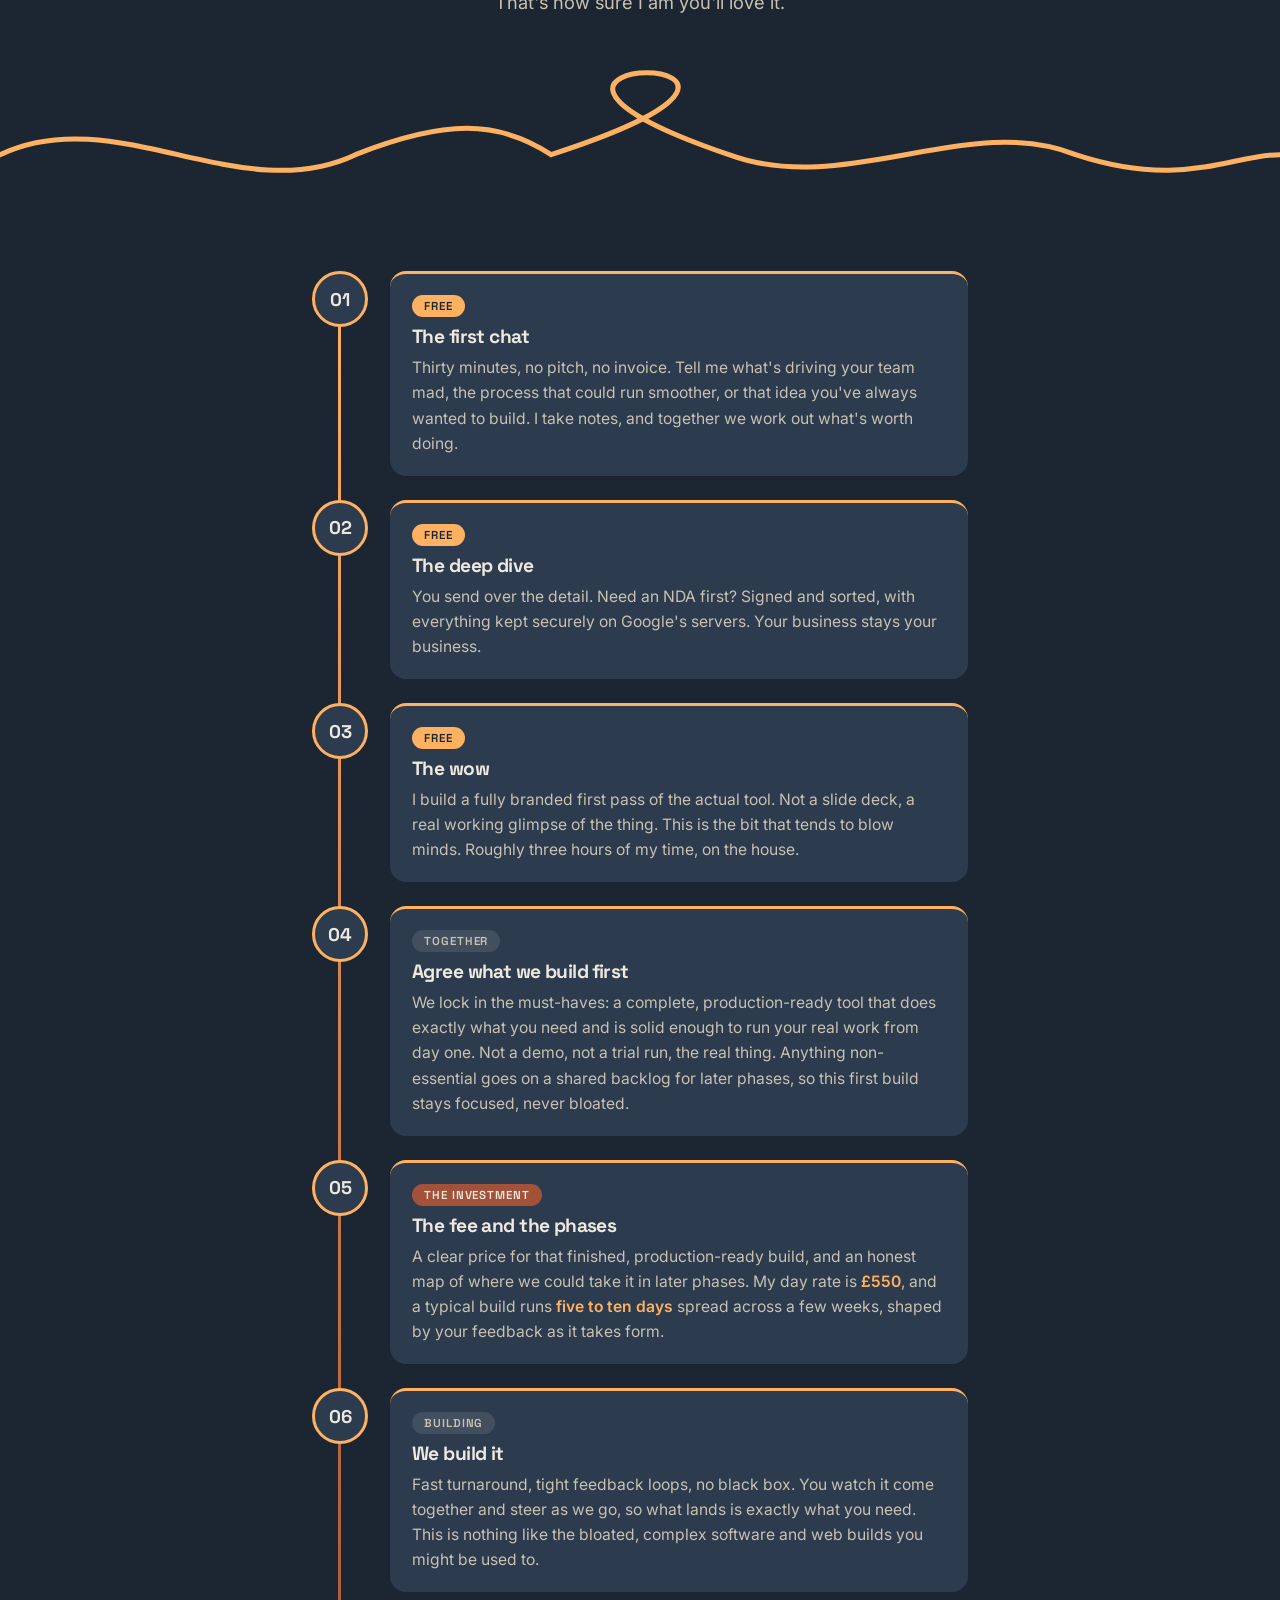
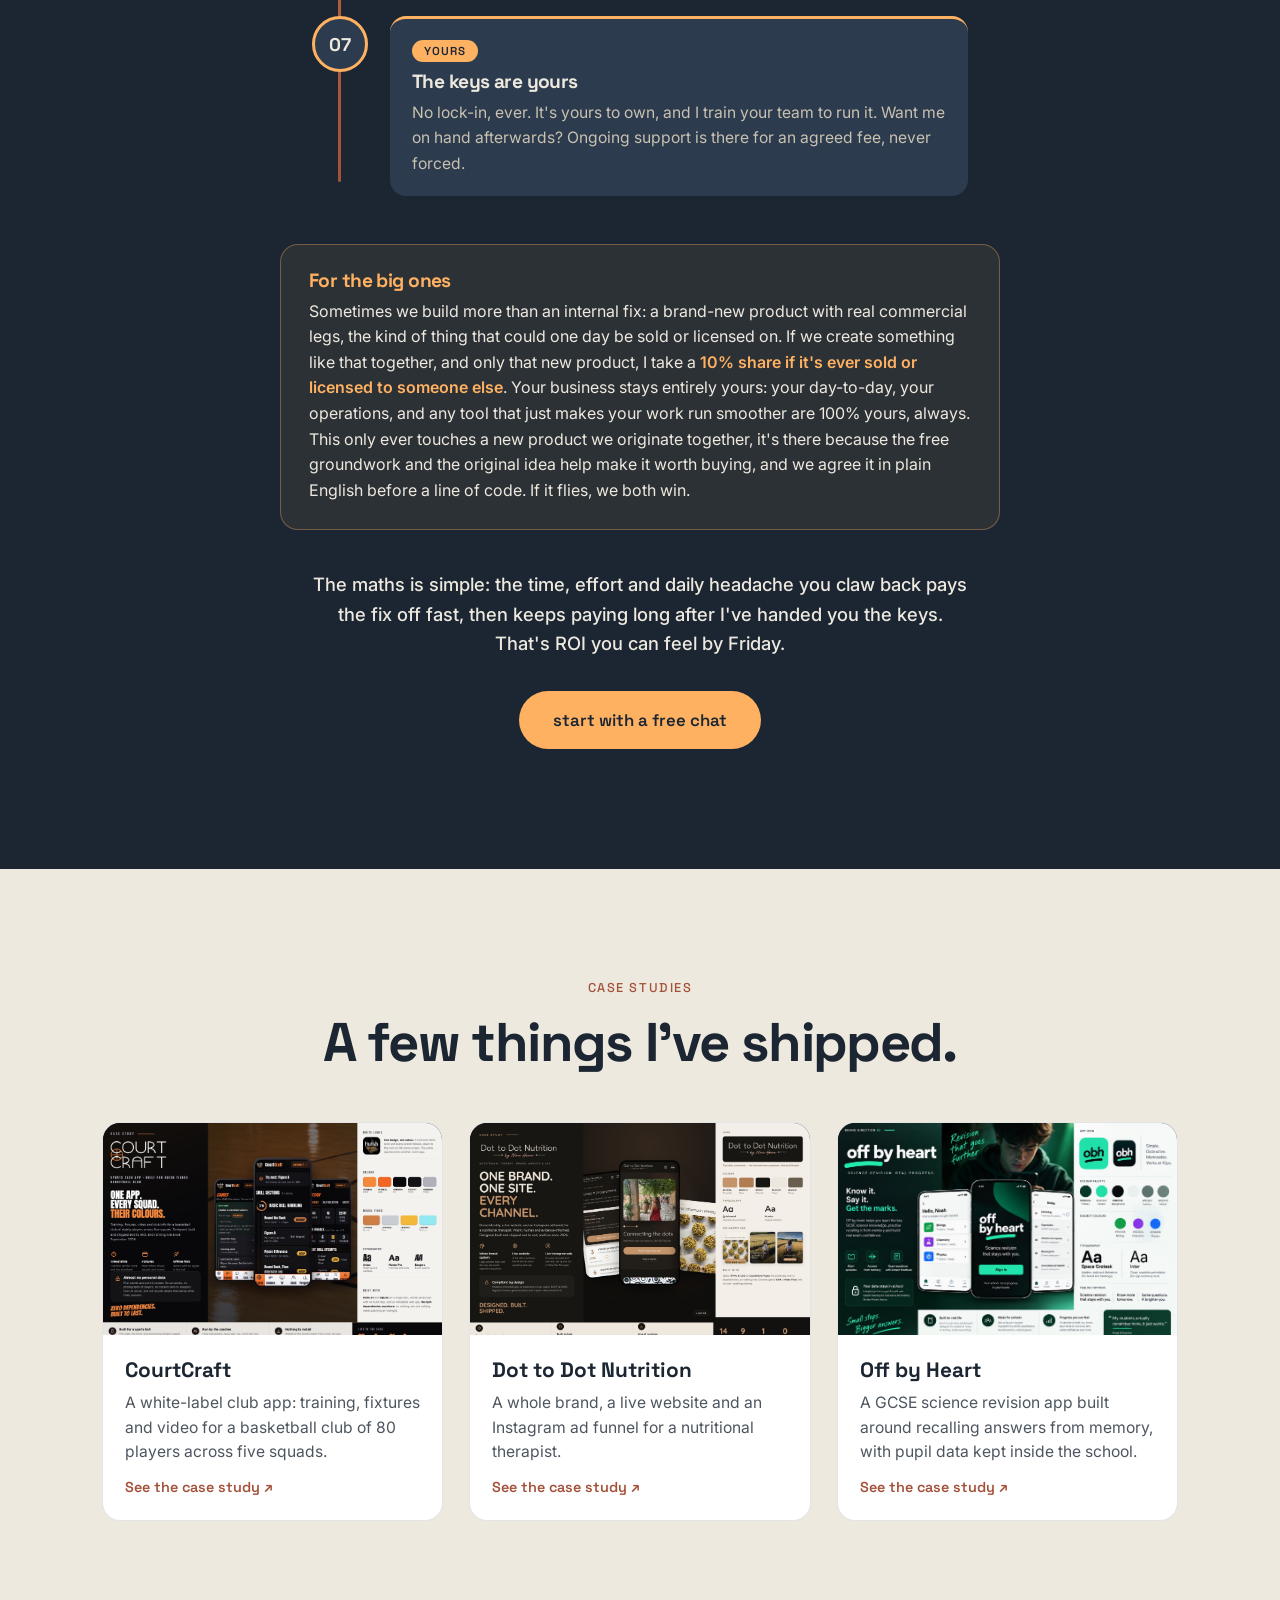
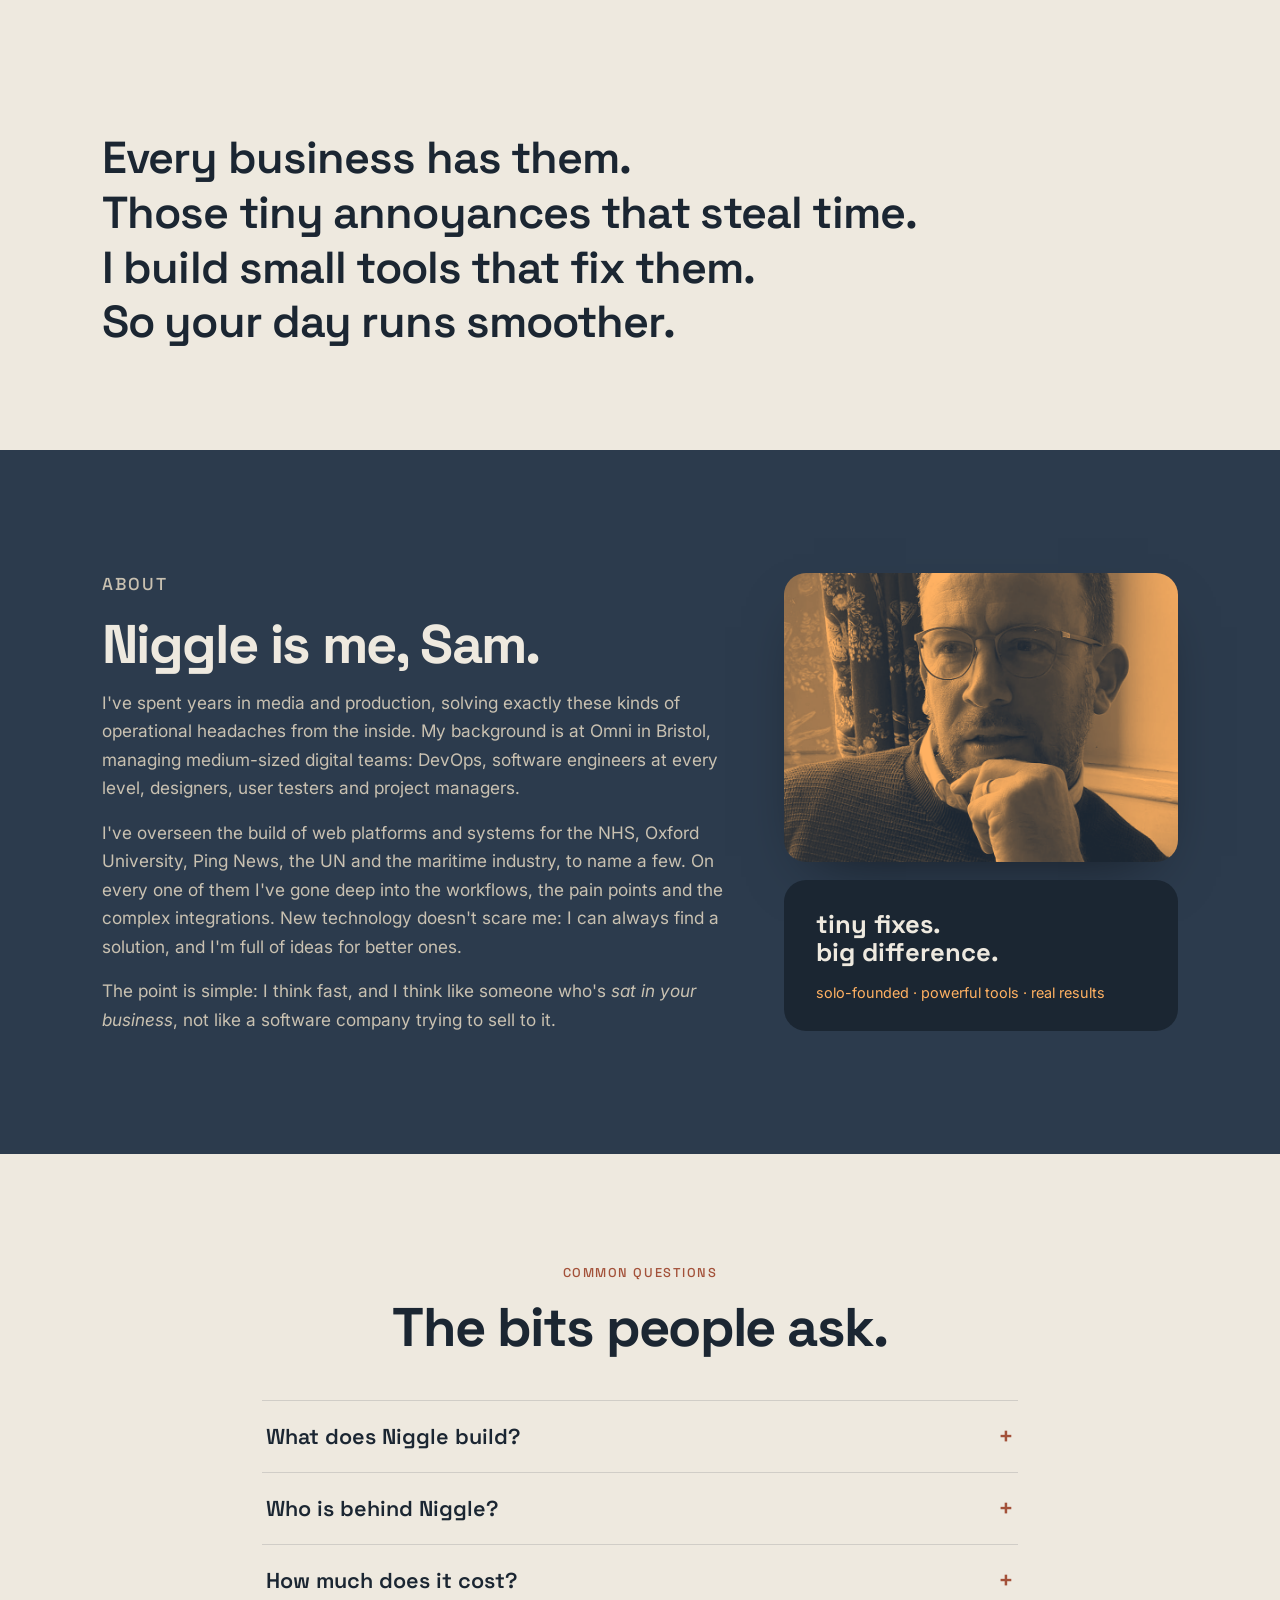
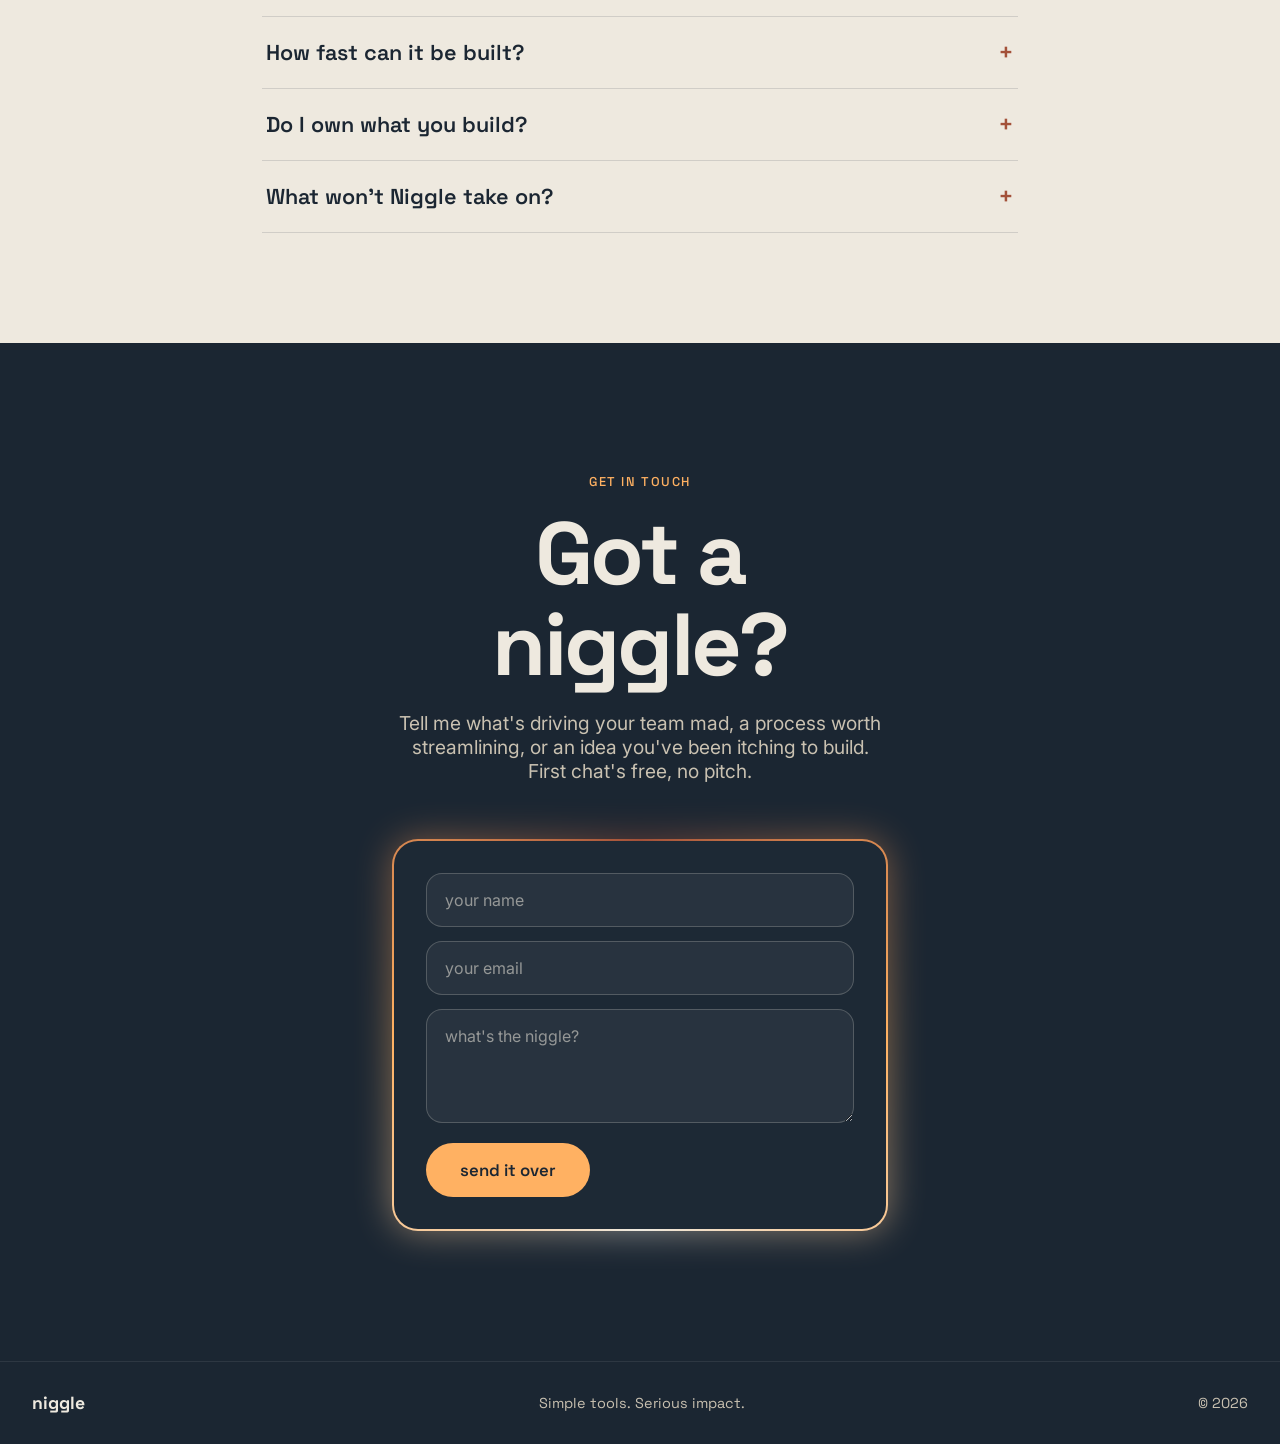
==== commit 9733e777: "Case cards: replace basic lift-hover with a cursor-tracked spotlight glow Amber radial glow follows " ====
--- a/index.html
+++ b/index.html
@@ -43,7 +43,7 @@
   <link rel="preconnect" href="https://fonts.googleapis.com" />
   <link rel="preconnect" href="https://fonts.gstatic.com" crossorigin />
   <link href="https://fonts.googleapis.com/css2?family=Inter:wght@400;500;600&family=Space+Grotesk:wght@500;600;700&display=swap" rel="stylesheet" />
-  <link rel="stylesheet" href="styles.css?v=6" />
+  <link rel="stylesheet" href="styles.css?v=7" />
 
   <!-- Structured data for search + AI answer engines -->
   <script type="application/ld+json">
@@ -477,6 +477,6 @@
     <img class="lightbox__img" id="lightbox-img" src="" alt="" />
   </dialog>
 
-  <script src="script.js?v=5"></script>
+  <script src="script.js?v=6"></script>
 </body>
 </html>
--- a/styles.css
+++ b/styles.css
@@ -201,10 +201,15 @@
 .cases{background:var(--cream);color:var(--ink);padding:110px 0;scroll-margin-top:84px}
 .cases__title{text-align:center;margin-top:6px}
 .cases__grid{margin-top:52px;display:grid;grid-template-columns:repeat(3,1fr);gap:26px}
-.case{display:flex;flex-direction:column;text-align:left;padding:0;border:1px solid rgba(27,38,50,.12);background:#fff;
+.case{position:relative;display:flex;flex-direction:column;text-align:left;padding:0;border:1px solid rgba(27,38,50,.12);background:#fff;
   border-radius:18px;overflow:hidden;cursor:pointer;font:inherit;color:inherit;
-  transition:transform .2s ease,box-shadow .2s ease,border-color .2s ease}
-.case:hover{transform:translateY(-5px);box-shadow:0 26px 50px -28px rgba(27,38,50,.5);border-color:rgba(27,38,50,.2)}
+  transition:transform .4s cubic-bezier(.2,.7,.2,1),box-shadow .4s ease,border-color .4s ease}
+/* cursor-tracked spotlight glow (position fed by --mx/--my from script.js) */
+.case::after{content:"";position:absolute;inset:0;z-index:3;pointer-events:none;border-radius:inherit;opacity:0;
+  transition:opacity .4s ease;
+  background:radial-gradient(320px circle at var(--mx,50%) var(--my,50%), rgba(255,177,98,.22), rgba(255,177,98,0) 60%)}
+.case:hover{transform:translateY(-6px);box-shadow:0 34px 64px -34px rgba(27,38,50,.55);border-color:rgba(255,177,98,.55)}
+.case:hover::after{opacity:1}
 .case:focus-visible{outline:3px solid var(--amber);outline-offset:3px}
 .case__shot{display:block;aspect-ratio:16/10;overflow:hidden;background:var(--ink)}
 .case__shot img{width:100%;height:100%;object-fit:cover;object-position:left top;display:block;transition:transform .4s ease}
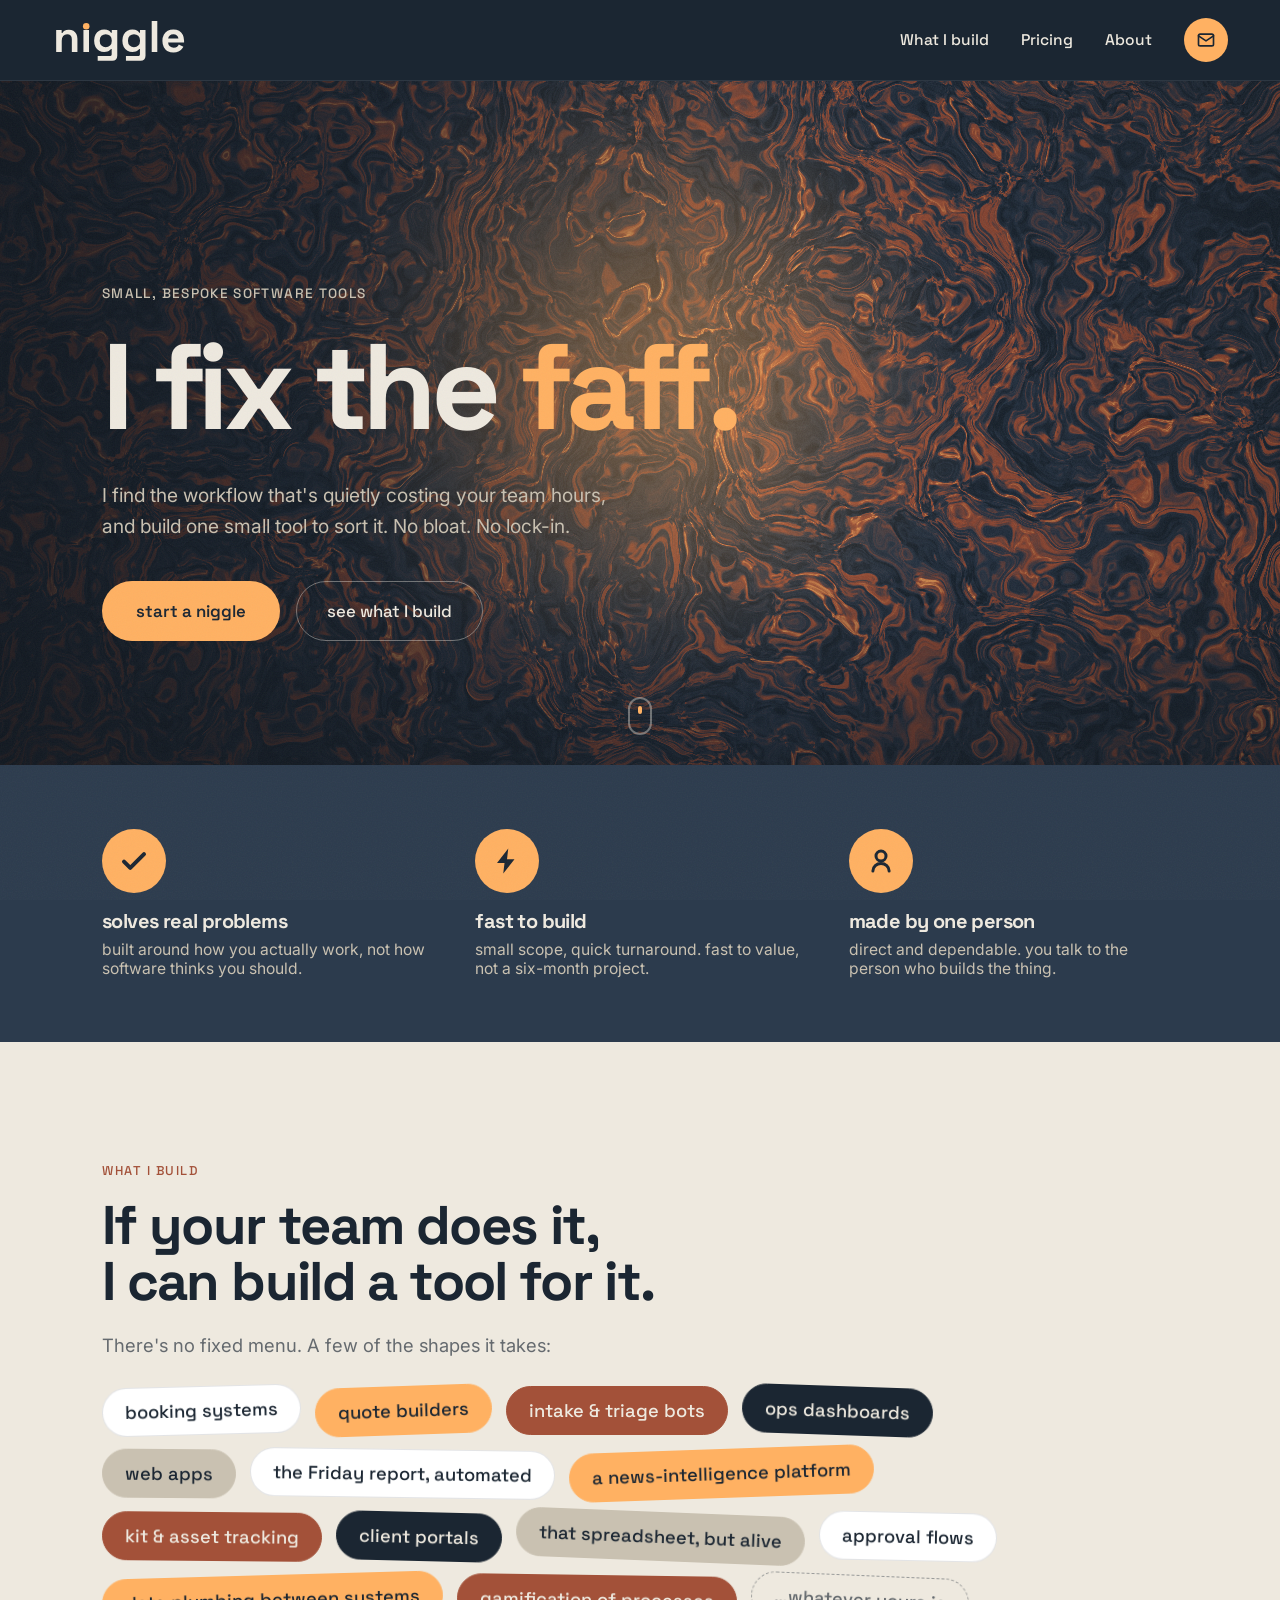
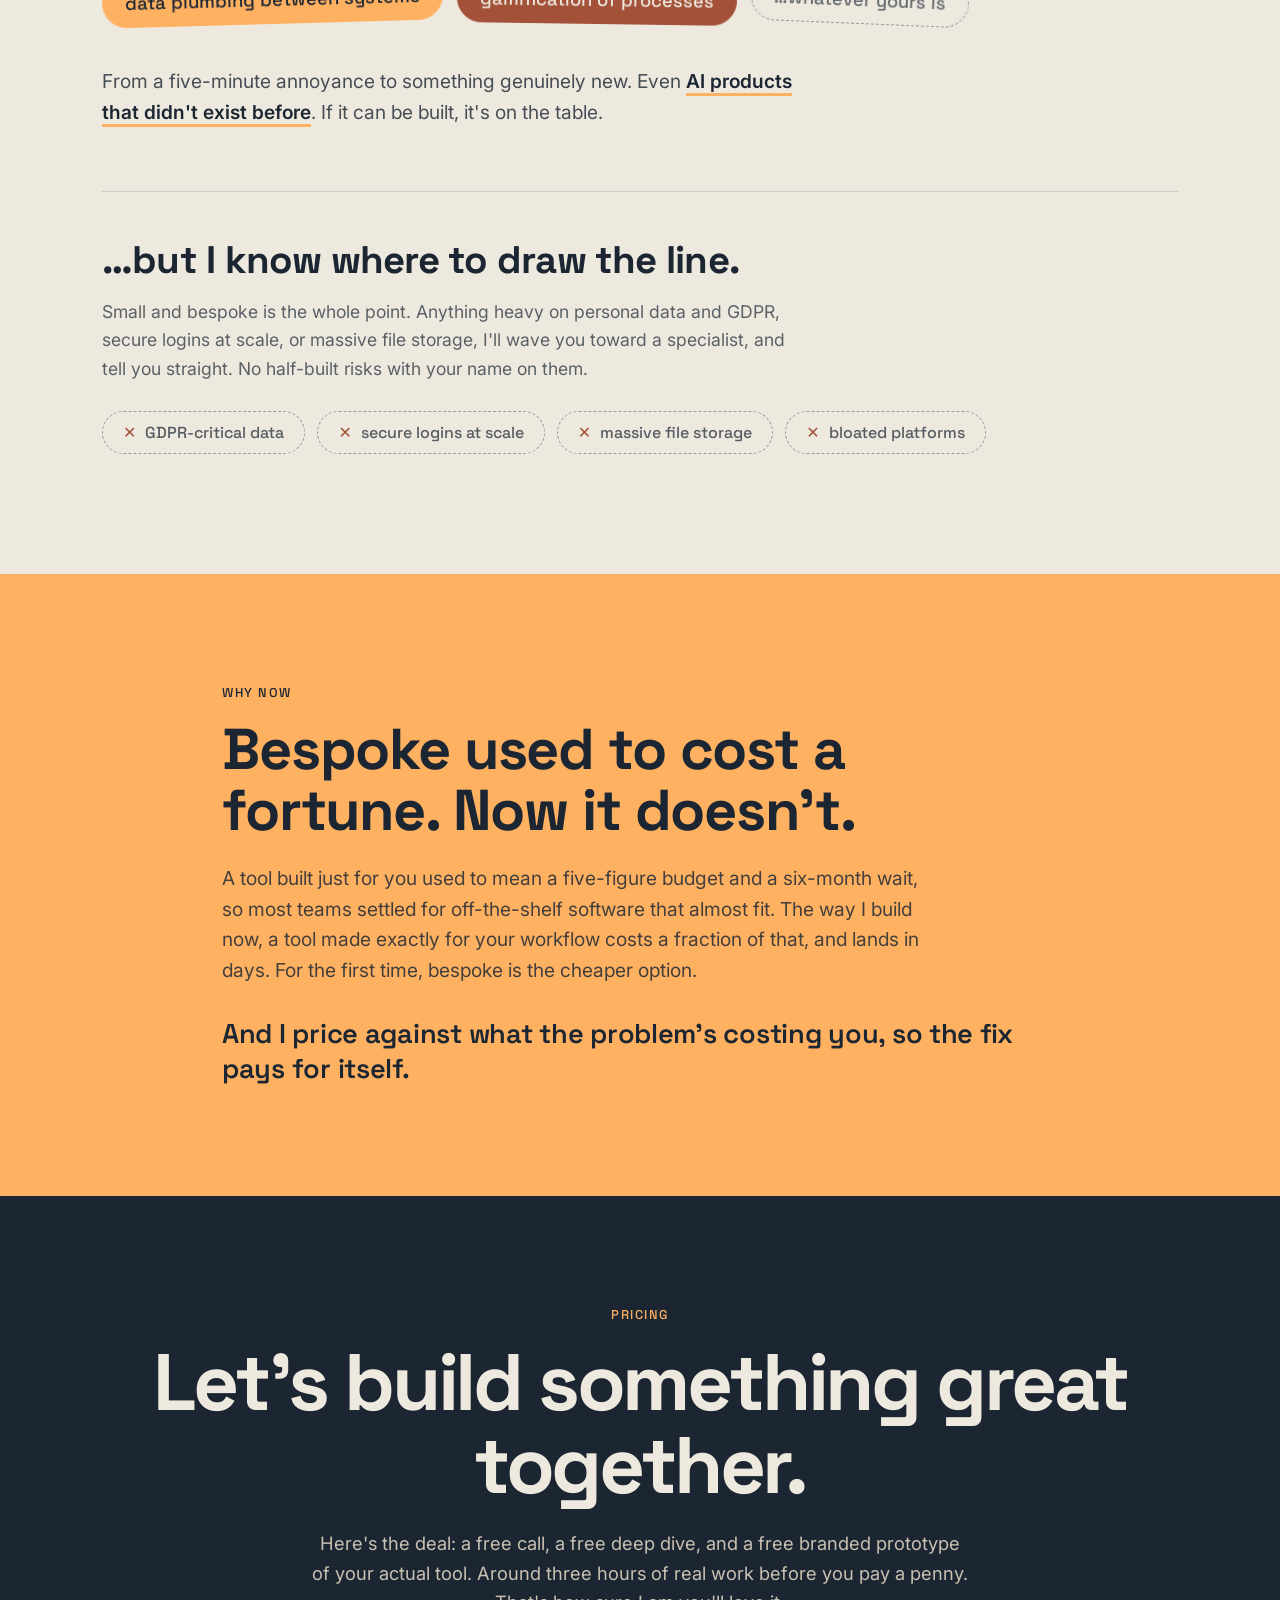
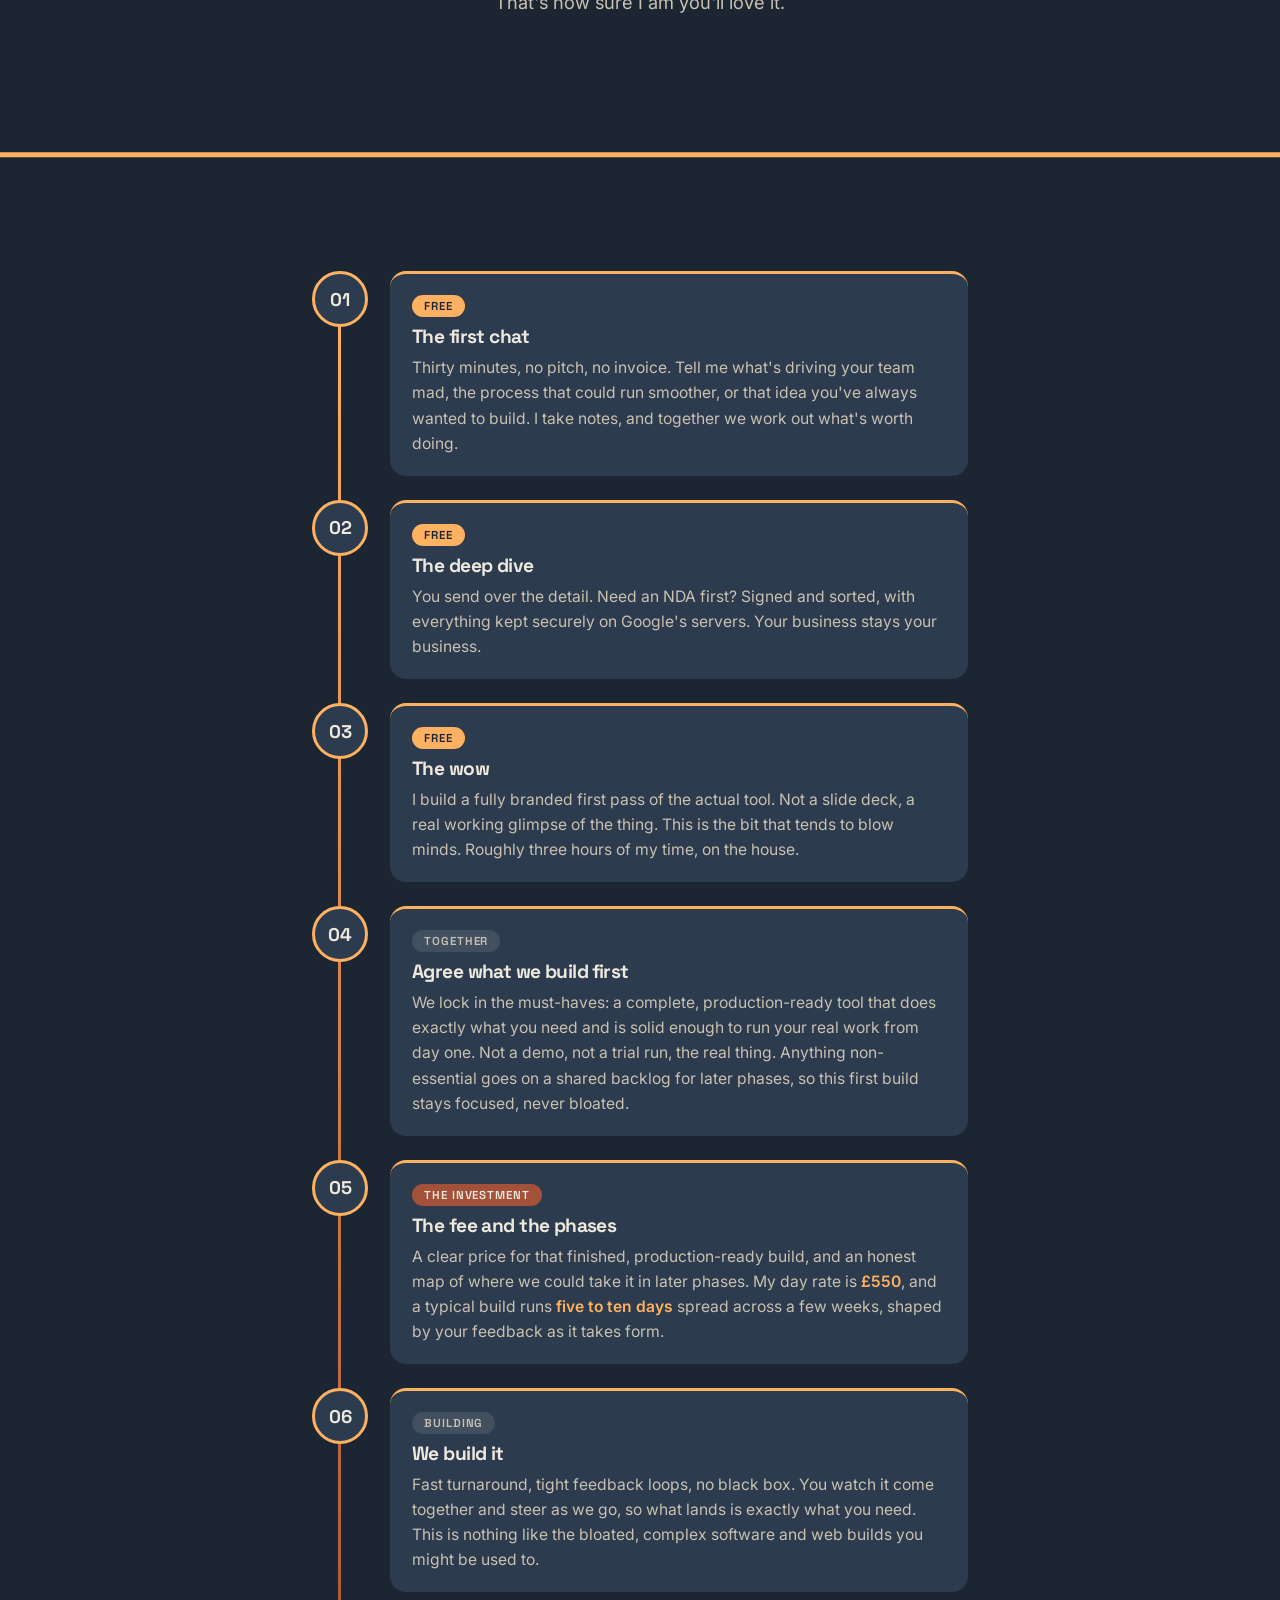
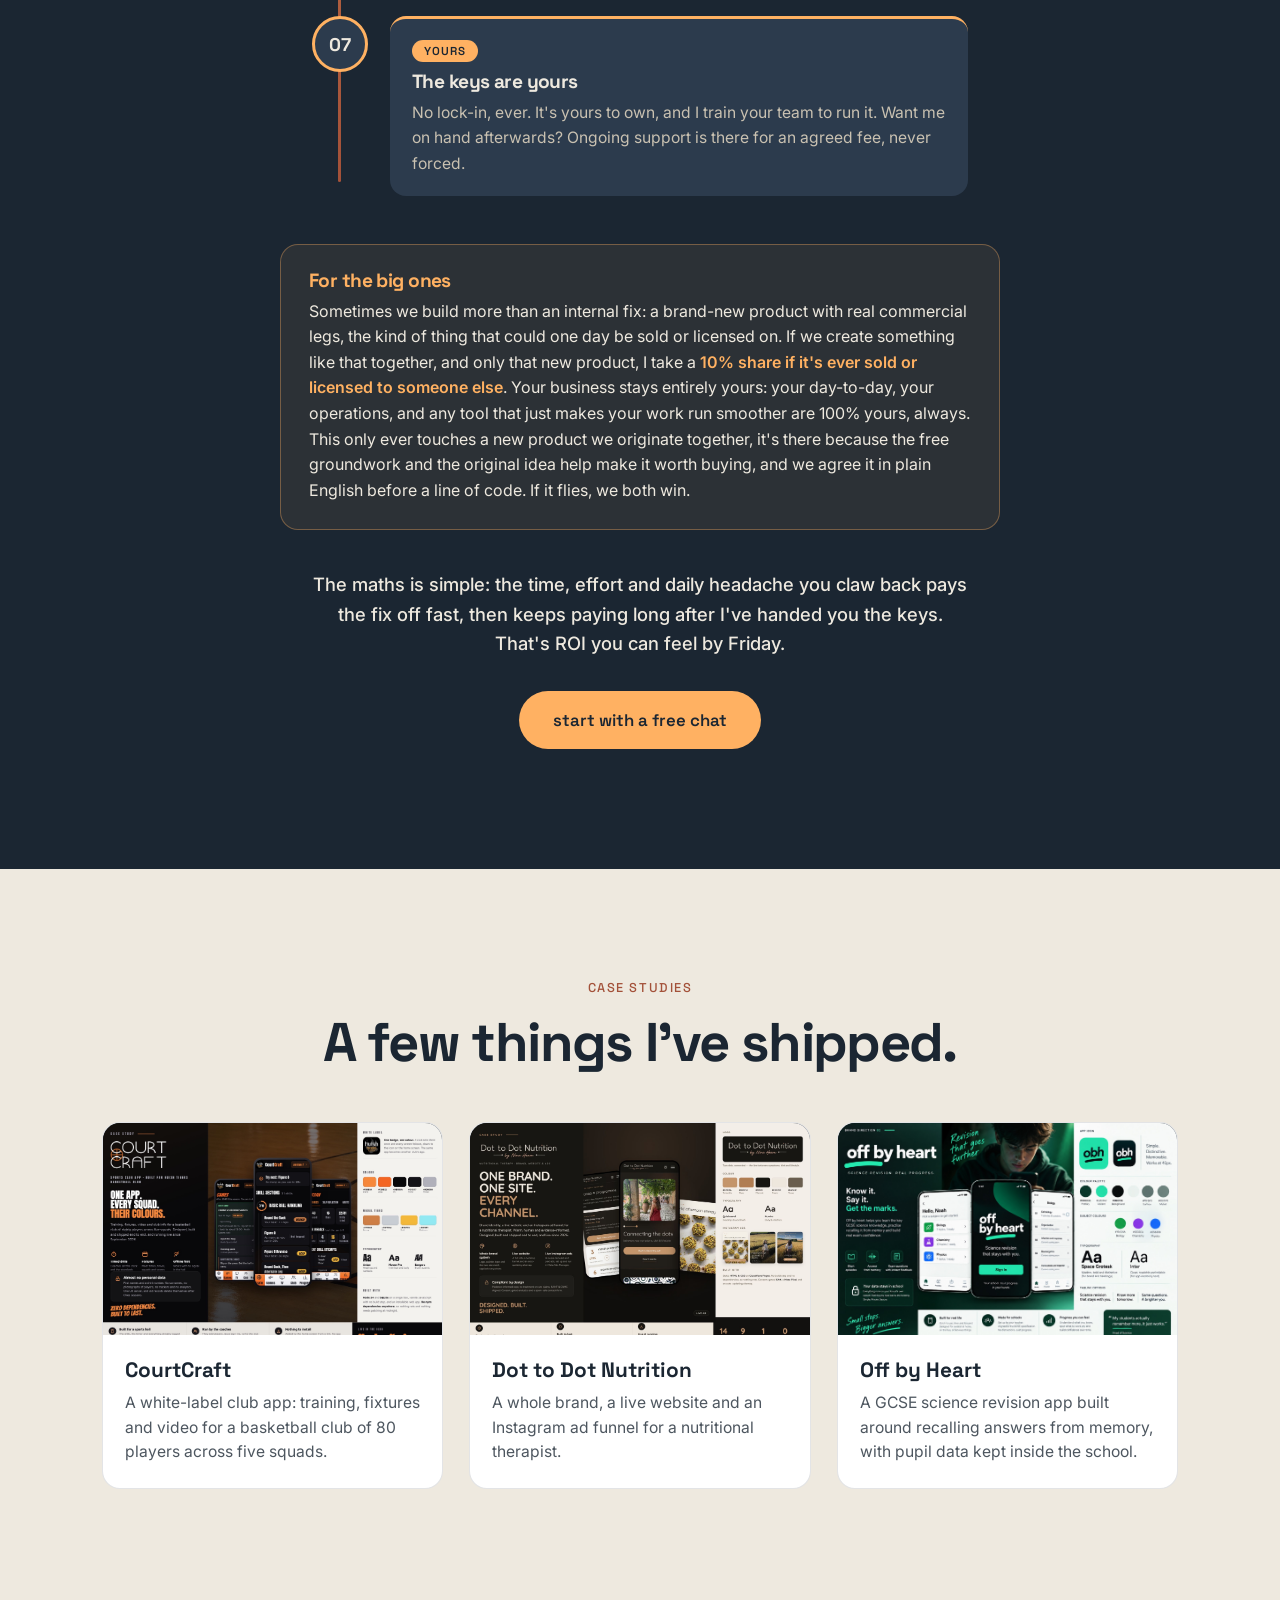
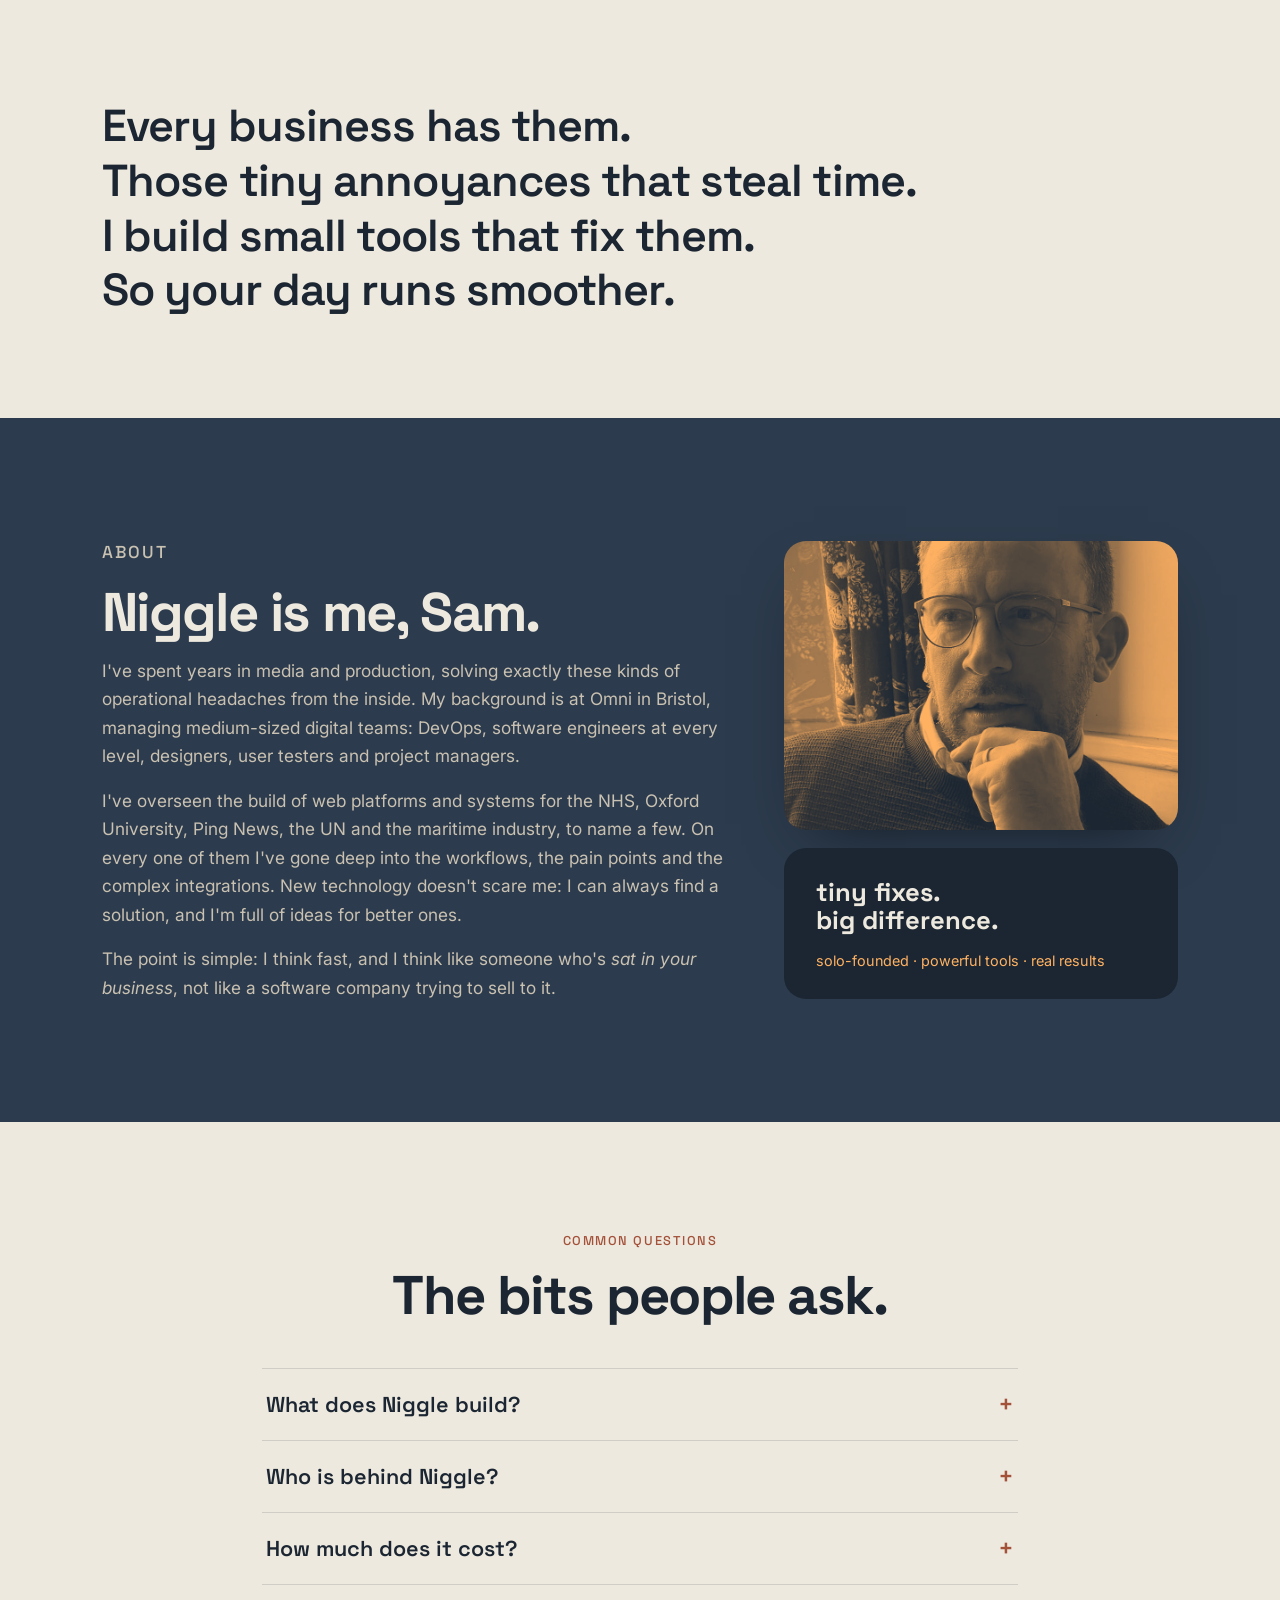
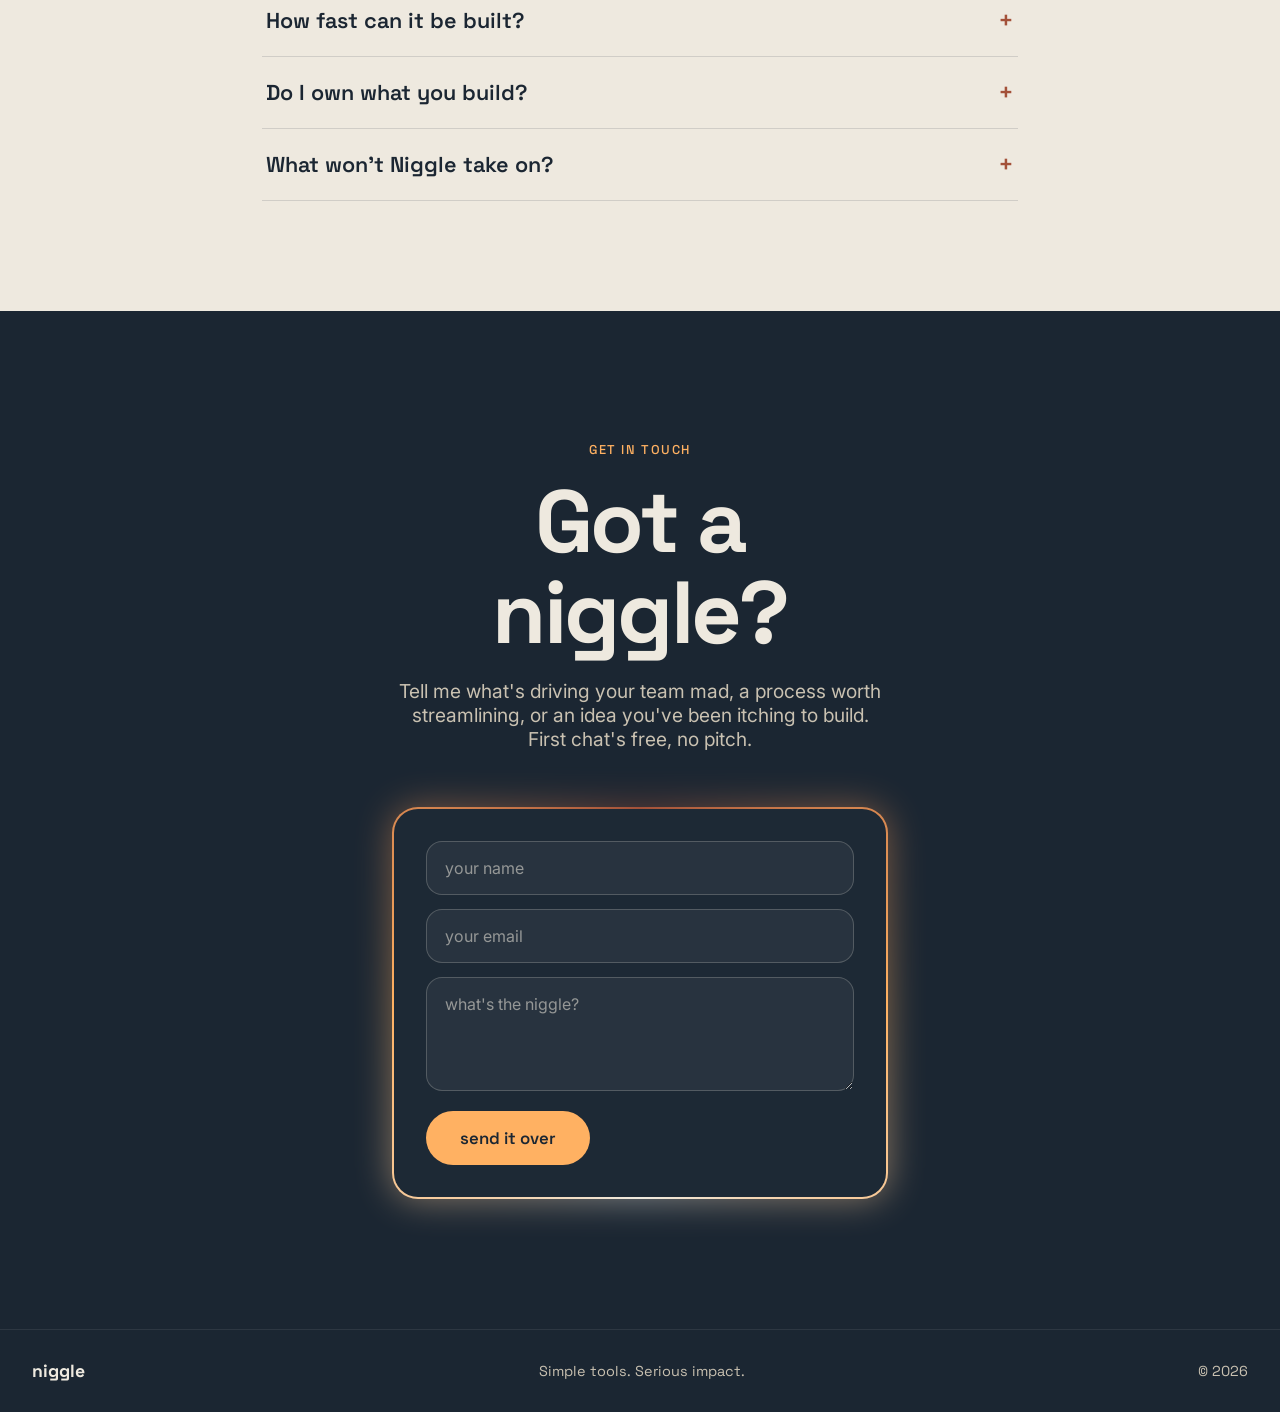
==== commit dff0cec6: "Case cards: switch to reveal-overlay hover (scrim + 'See the case study' button rises over the image" ====
--- a/index.html
+++ b/index.html
@@ -43,7 +43,7 @@
   <link rel="preconnect" href="https://fonts.googleapis.com" />
   <link rel="preconnect" href="https://fonts.gstatic.com" crossorigin />
   <link href="https://fonts.googleapis.com/css2?family=Inter:wght@400;500;600&family=Space+Grotesk:wght@500;600;700&display=swap" rel="stylesheet" />
-  <link rel="stylesheet" href="styles.css?v=7" />
+  <link rel="stylesheet" href="styles.css?v=8" />
 
   <!-- Structured data for search + AI answer engines -->
   <script type="application/ld+json">
@@ -349,28 +349,22 @@
       <h2 class="h2 cases__title">A few things I've shipped.</h2>
       <div class="cases__grid">
         <button type="button" class="case" data-full="casestudies/courtcraft.jpg" aria-label="Open the CourtCraft case study">
-          <span class="case__shot"><img src="casestudies/courtcraft.jpg" width="1800" height="1200" loading="lazy" alt="CourtCraft case study: a white-label basketball club app" /></span>
+          <span class="case__shot"><img src="casestudies/courtcraft.jpg" width="1800" height="1200" loading="lazy" alt="CourtCraft case study: a white-label basketball club app" /><span class="case__reveal"><span class="case__revealbtn">See the case study &#8599;</span></span></span>
           <span class="case__body">
             <span class="case__name">CourtCraft</span>
-            <span class="case__desc">A white-label club app: training, fixtures and video for a basketball club of 80 players across five squads.</span>
-            <span class="case__cue">See the case study</span>
-          </span>
+            <span class="case__desc">A white-label club app: training, fixtures and video for a basketball club of 80 players across five squads.</span>          </span>
         </button>
         <button type="button" class="case" data-full="casestudies/dot2dot.jpg" aria-label="Open the Dot to Dot Nutrition case study">
-          <span class="case__shot"><img src="casestudies/dot2dot.jpg" width="2000" height="1333" loading="lazy" alt="Dot to Dot Nutrition case study: brand, website and Instagram ad funnel" /></span>
+          <span class="case__shot"><img src="casestudies/dot2dot.jpg" width="2000" height="1333" loading="lazy" alt="Dot to Dot Nutrition case study: brand, website and Instagram ad funnel" /><span class="case__reveal"><span class="case__revealbtn">See the case study &#8599;</span></span></span>
           <span class="case__body">
             <span class="case__name">Dot to Dot Nutrition</span>
-            <span class="case__desc">A whole brand, a live website and an Instagram ad funnel for a nutritional therapist.</span>
-            <span class="case__cue">See the case study</span>
-          </span>
+            <span class="case__desc">A whole brand, a live website and an Instagram ad funnel for a nutritional therapist.</span>          </span>
         </button>
         <button type="button" class="case" data-full="casestudies/offbyheart.jpg" aria-label="Open the Off by Heart case study">
-          <span class="case__shot"><img src="casestudies/offbyheart.jpg" width="1536" height="1024" loading="lazy" alt="Off by Heart case study: a GCSE science revision app" /></span>
+          <span class="case__shot"><img src="casestudies/offbyheart.jpg" width="1536" height="1024" loading="lazy" alt="Off by Heart case study: a GCSE science revision app" /><span class="case__reveal"><span class="case__revealbtn">See the case study &#8599;</span></span></span>
           <span class="case__body">
             <span class="case__name">Off by Heart</span>
-            <span class="case__desc">A GCSE science revision app built around recalling answers from memory, with pupil data kept inside the school.</span>
-            <span class="case__cue">See the case study</span>
-          </span>
+            <span class="case__desc">A GCSE science revision app built around recalling answers from memory, with pupil data kept inside the school.</span>          </span>
         </button>
       </div>
     </div>
@@ -477,6 +471,6 @@
     <img class="lightbox__img" id="lightbox-img" src="" alt="" />
   </dialog>
 
-  <script src="script.js?v=6"></script>
+  <script src="script.js?v=7"></script>
 </body>
 </html>
--- a/styles.css
+++ b/styles.css
@@ -201,24 +201,30 @@
 .cases{background:var(--cream);color:var(--ink);padding:110px 0;scroll-margin-top:84px}
 .cases__title{text-align:center;margin-top:6px}
 .cases__grid{margin-top:52px;display:grid;grid-template-columns:repeat(3,1fr);gap:26px}
-.case{position:relative;display:flex;flex-direction:column;text-align:left;padding:0;border:1px solid rgba(27,38,50,.12);background:#fff;
+.case{display:flex;flex-direction:column;text-align:left;padding:0;border:1px solid rgba(27,38,50,.12);background:#fff;
   border-radius:18px;overflow:hidden;cursor:pointer;font:inherit;color:inherit;
-  transition:transform .4s cubic-bezier(.2,.7,.2,1),box-shadow .4s ease,border-color .4s ease}
-/* cursor-tracked spotlight glow (position fed by --mx/--my from script.js) */
-.case::after{content:"";position:absolute;inset:0;z-index:3;pointer-events:none;border-radius:inherit;opacity:0;
-  transition:opacity .4s ease;
-  background:radial-gradient(320px circle at var(--mx,50%) var(--my,50%), rgba(255,177,98,.22), rgba(255,177,98,0) 60%)}
-.case:hover{transform:translateY(-6px);box-shadow:0 34px 64px -34px rgba(27,38,50,.55);border-color:rgba(255,177,98,.55)}
-.case:hover::after{opacity:1}
+  transition:box-shadow .35s ease,border-color .35s ease}
+.case:hover,.case:focus-within{box-shadow:0 22px 44px -30px rgba(27,38,50,.5);border-color:rgba(27,38,50,.22)}
 .case:focus-visible{outline:3px solid var(--amber);outline-offset:3px}
-.case__shot{display:block;aspect-ratio:16/10;overflow:hidden;background:var(--ink)}
-.case__shot img{width:100%;height:100%;object-fit:cover;object-position:left top;display:block;transition:transform .4s ease}
-.case:hover .case__shot img{transform:scale(1.04)}
+.case__shot{position:relative;display:block;aspect-ratio:16/10;overflow:hidden;background:var(--ink)}
+.case__shot img{width:100%;height:100%;object-fit:cover;object-position:left top;display:block}
+/* reveal overlay: scrim + button rise on hover, card stays put */
+.case__reveal{position:absolute;inset:0;display:flex;align-items:flex-end;justify-content:center;padding:22px;
+  background:linear-gradient(0deg, rgba(11,15,20,.82) 0%, rgba(11,15,20,.35) 45%, rgba(11,15,20,0) 100%);
+  opacity:0;transition:opacity .35s ease}
+.case:hover .case__reveal,.case:focus-visible .case__reveal{opacity:1}
+.case__revealbtn{transform:translateY(14px);transition:transform .35s cubic-bezier(.2,.7,.2,1);
+  font-family:var(--ff-head);font-weight:600;font-size:.95rem;background:var(--amber);color:var(--ink);
+  padding:12px 22px;border-radius:999px;box-shadow:0 8px 24px rgba(0,0,0,.35)}
+.case:hover .case__revealbtn,.case:focus-visible .case__revealbtn{transform:translateY(0)}
 .case__body{display:flex;flex-direction:column;gap:8px;padding:22px 22px 24px}
 .case__name{font-family:var(--ff-head);font-weight:700;font-size:1.3rem;color:var(--ink)}
 .case__desc{color:rgba(27,38,50,.78);font-size:.98rem;line-height:1.55}
-.case__cue{margin-top:6px;font-family:var(--ff-head);font-weight:600;font-size:.9rem;color:var(--terra)}
-.case__cue::after{content:" \2197"}
+/* touch devices have no hover: show the cue persistently, lighter scrim */
+@media (hover:none){
+  .case__reveal{opacity:1;background:linear-gradient(0deg, rgba(11,15,20,.7) 0%, rgba(11,15,20,0) 55%)}
+  .case__revealbtn{transform:none}
+}
 .cases ::selection{background:var(--terra);color:var(--cream)}
 .cases ::-moz-selection{background:var(--terra);color:var(--cream)}
 
@@ -299,8 +305,8 @@
   html{scroll-behavior:auto}
   .aurora,.dot,.scrollcue span,.formcard,.band__mark{animation:none}
   .pricing__squiggle animate{display:none}
-  .btn-primary:hover,.tl__item:hover .tl__body,.cloud li:hover,.brand:hover img,.case:hover{transform:none}
-  .case:hover .case__shot img{transform:none}
+  .btn-primary:hover,.tl__item:hover .tl__body,.cloud li:hover,.brand:hover img{transform:none}
+  .case__revealbtn,.case:hover .case__revealbtn{transform:none}
   .cloud--fall li{opacity:1;transform:none;transition:none}
   .js .reveal{opacity:1;transform:none}
 }
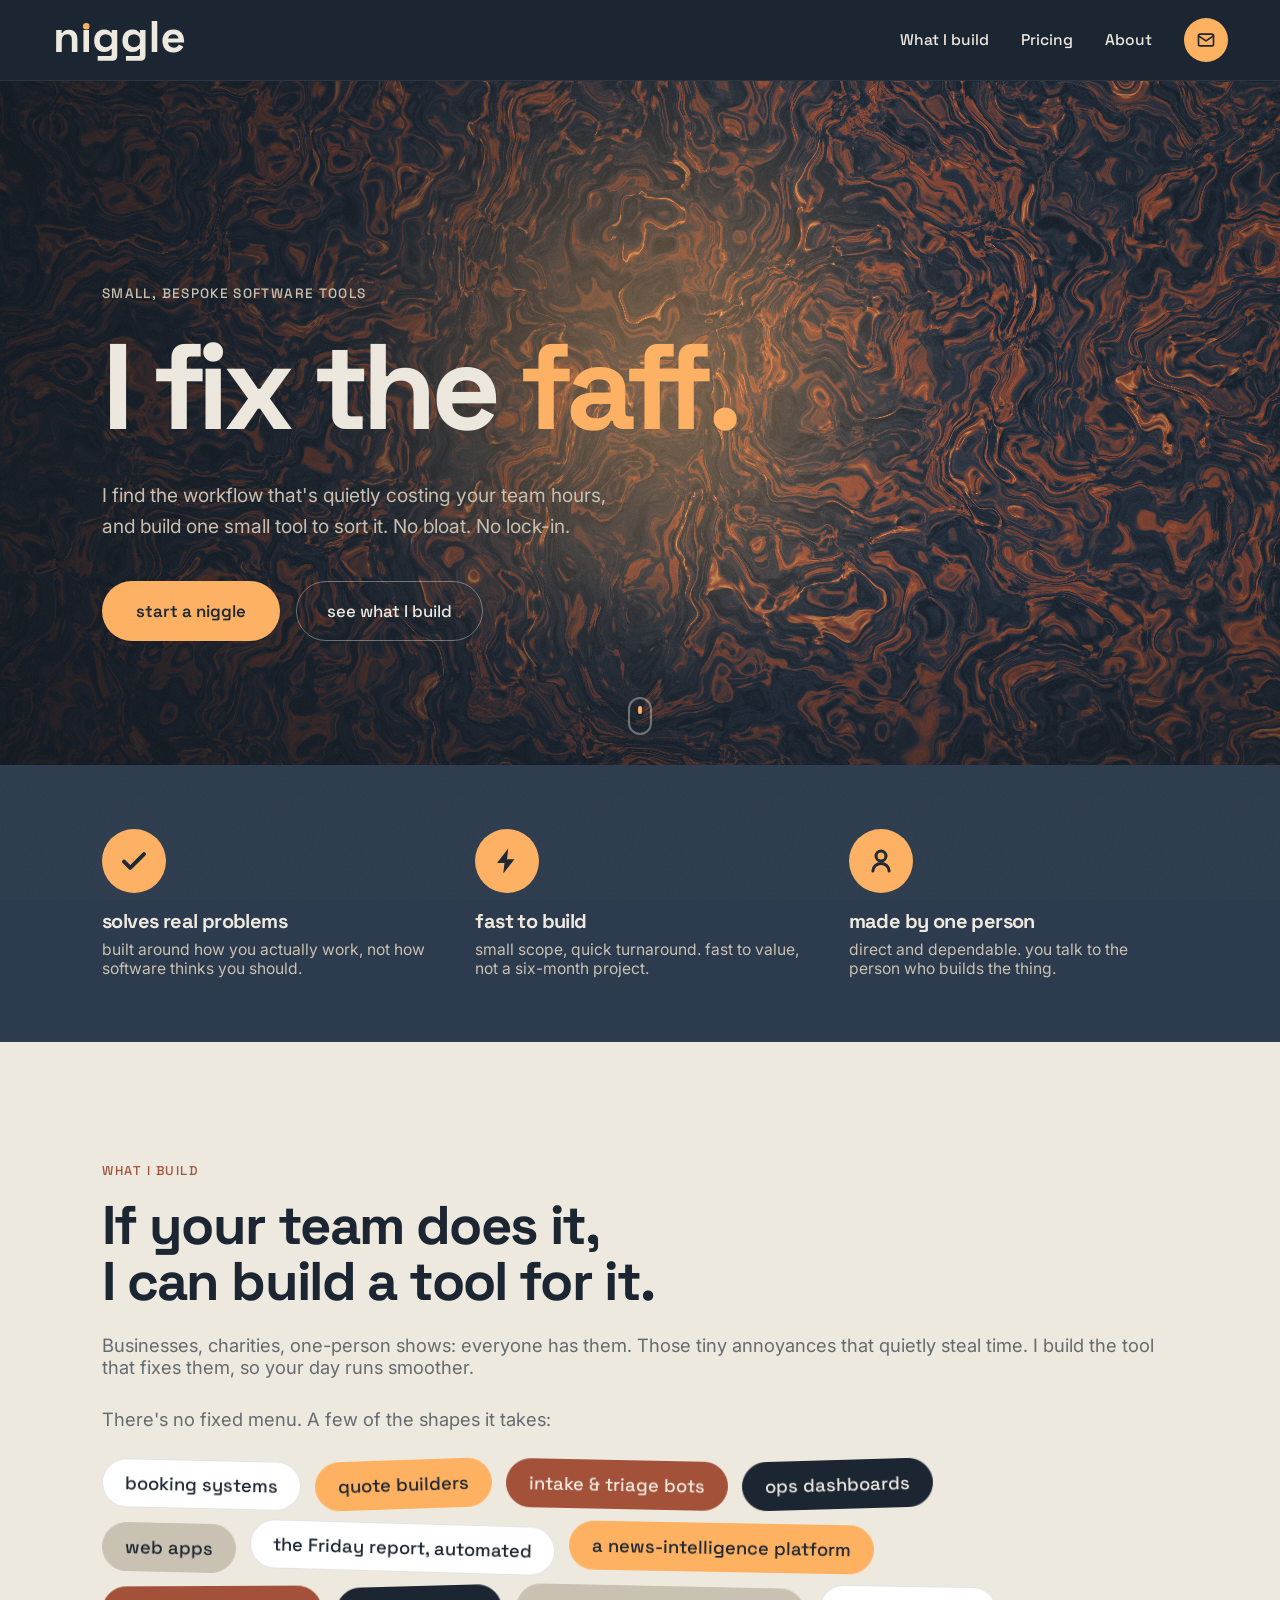
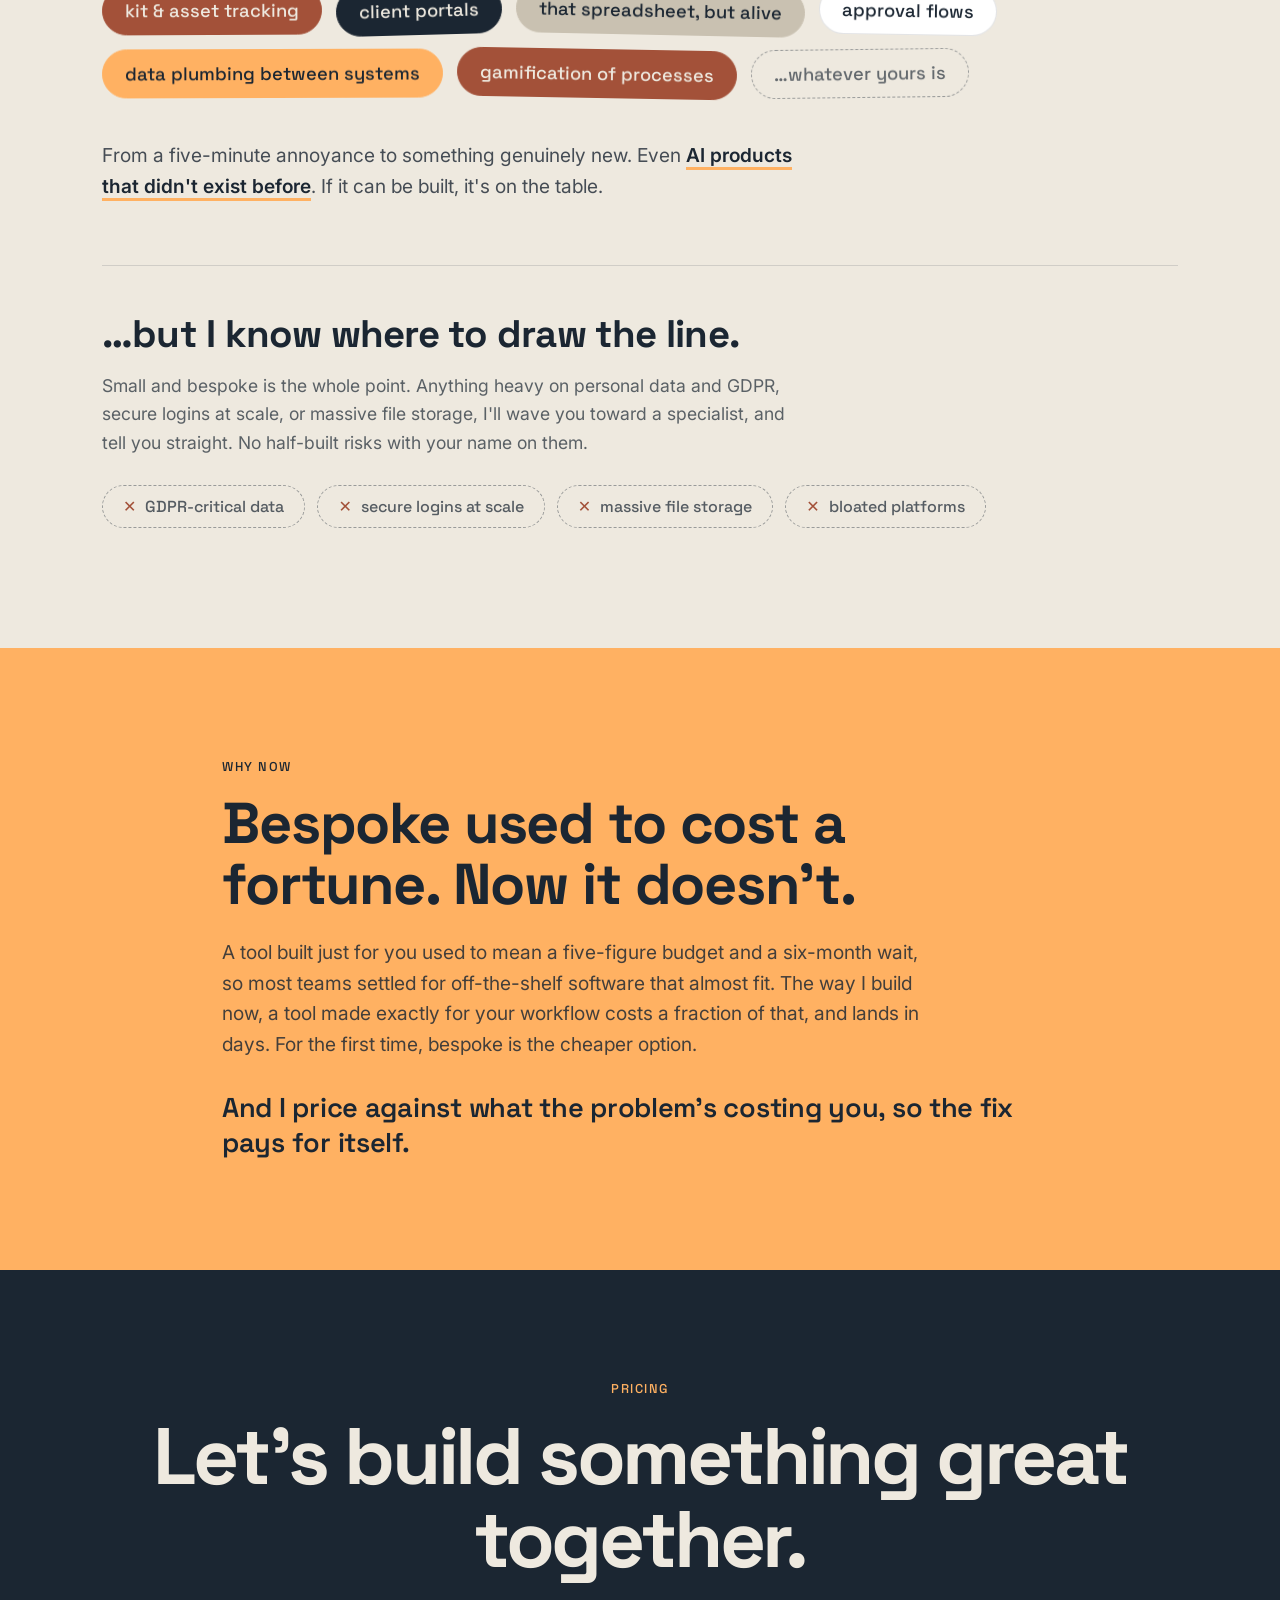
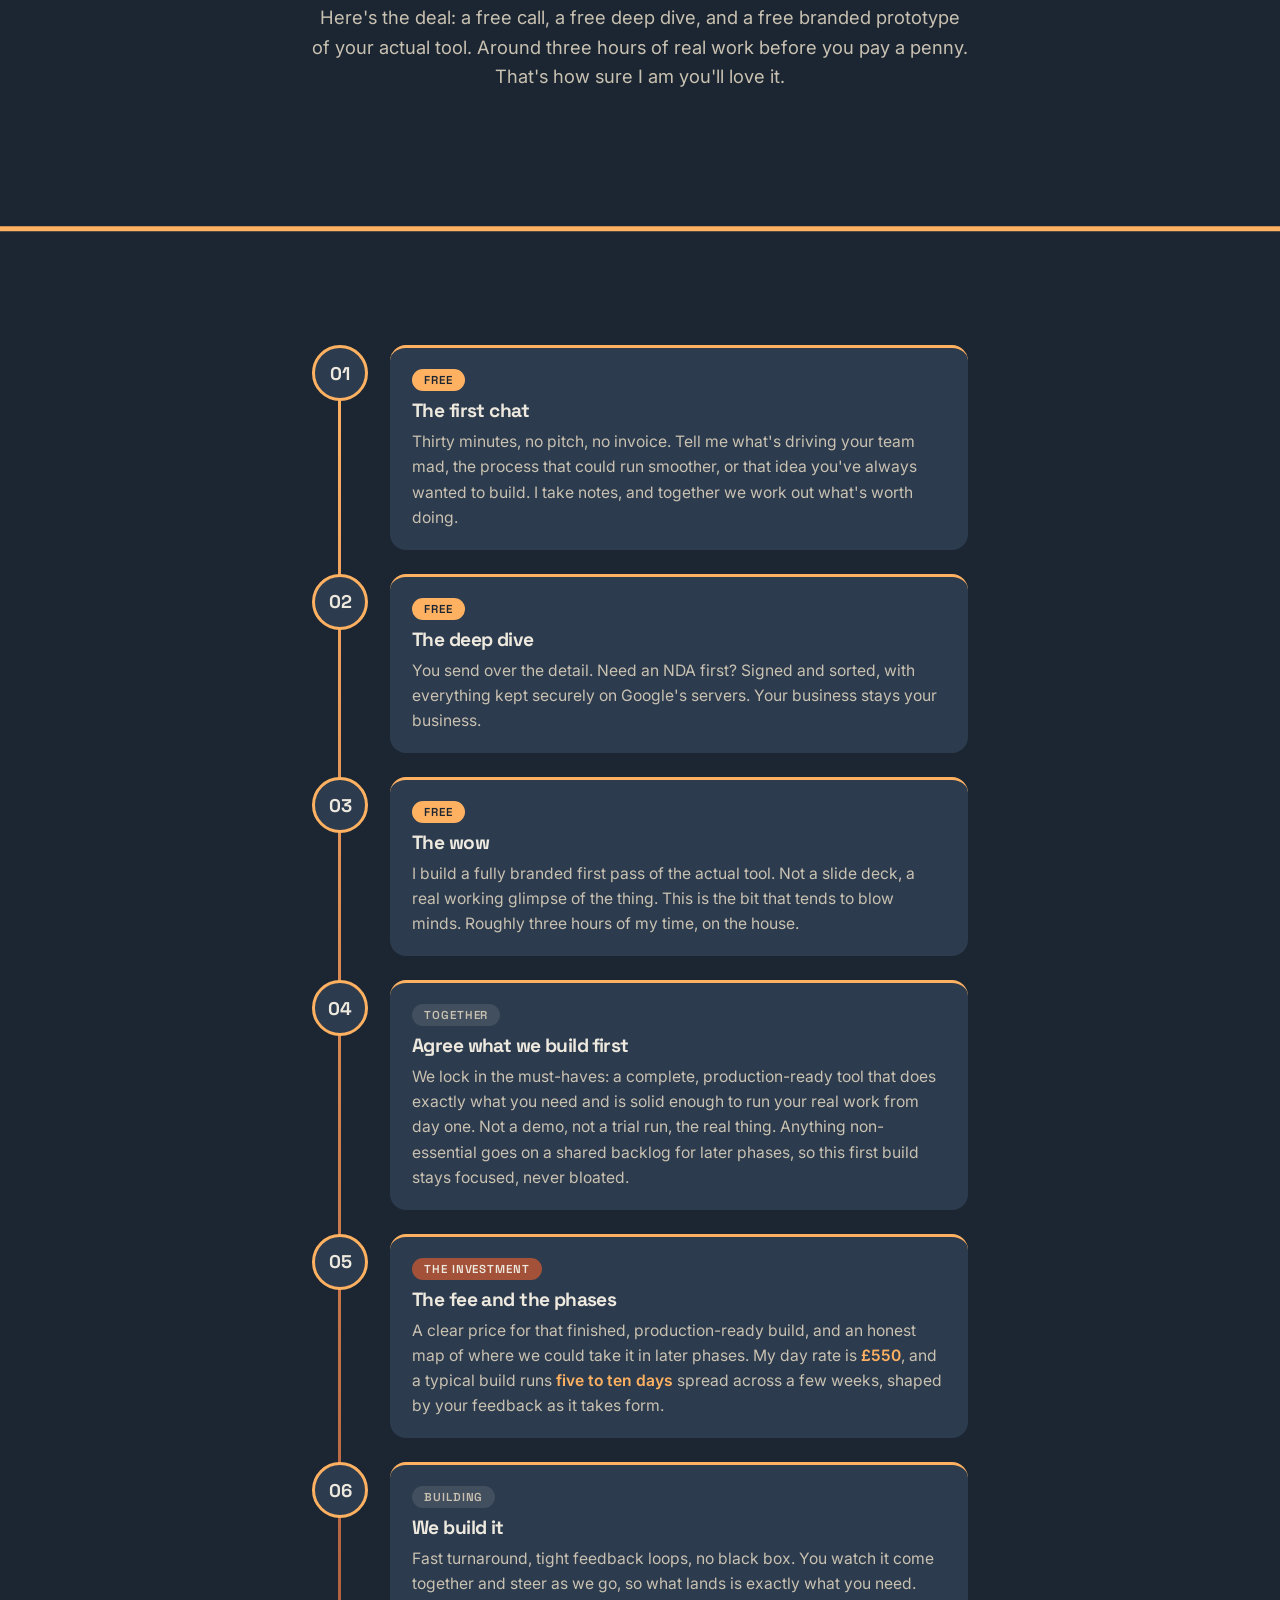
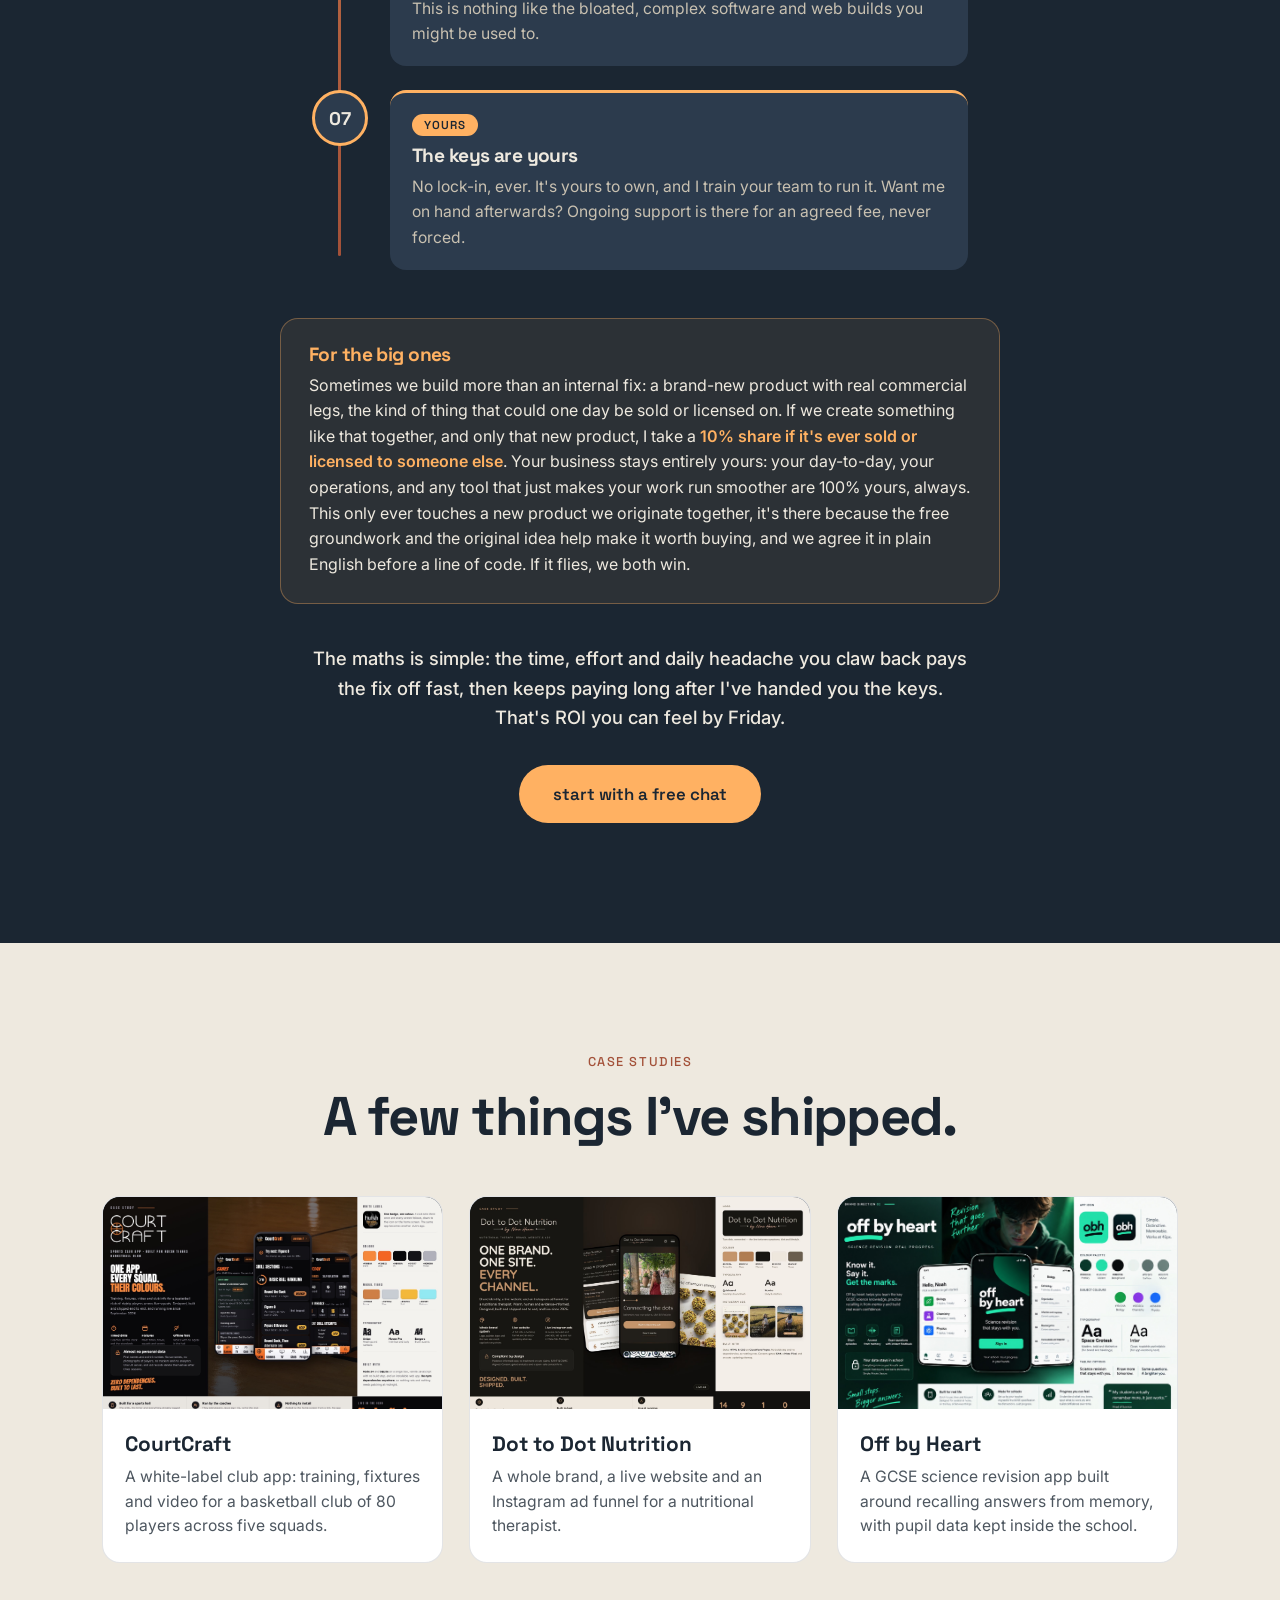
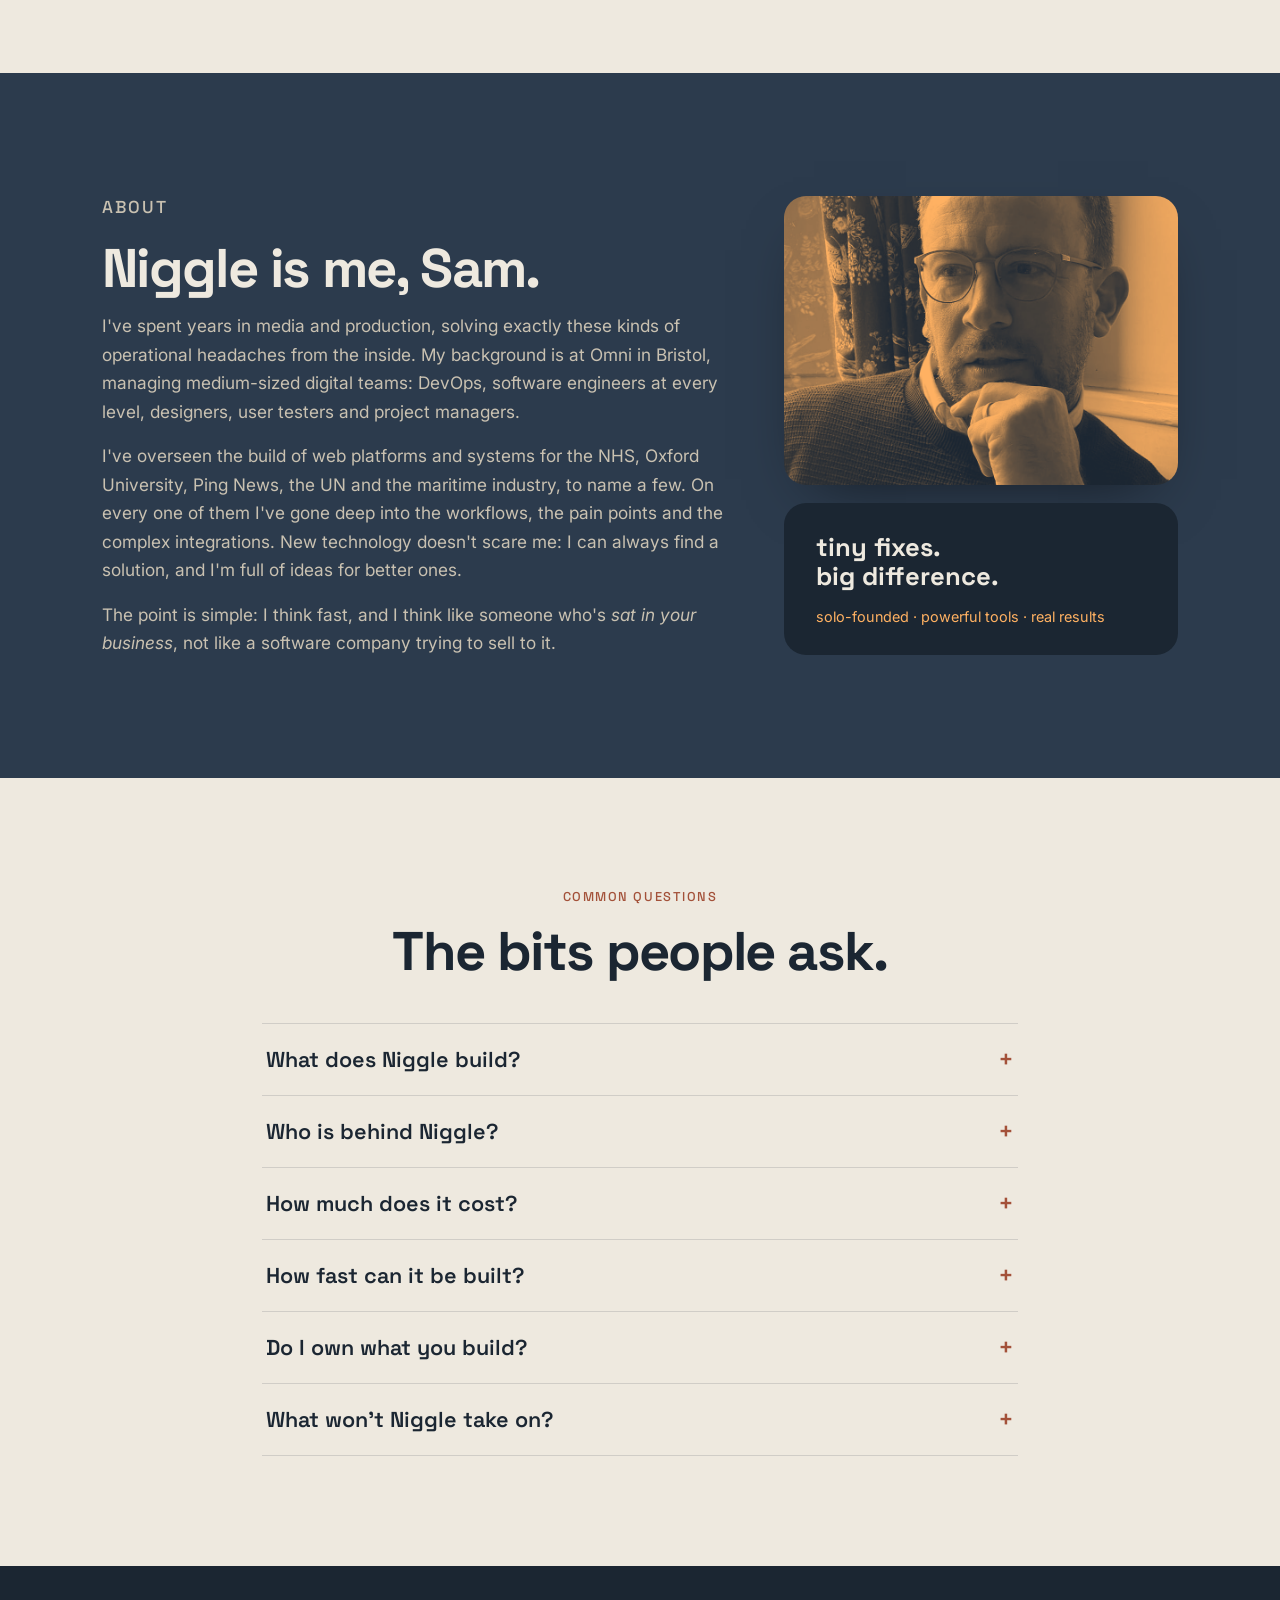
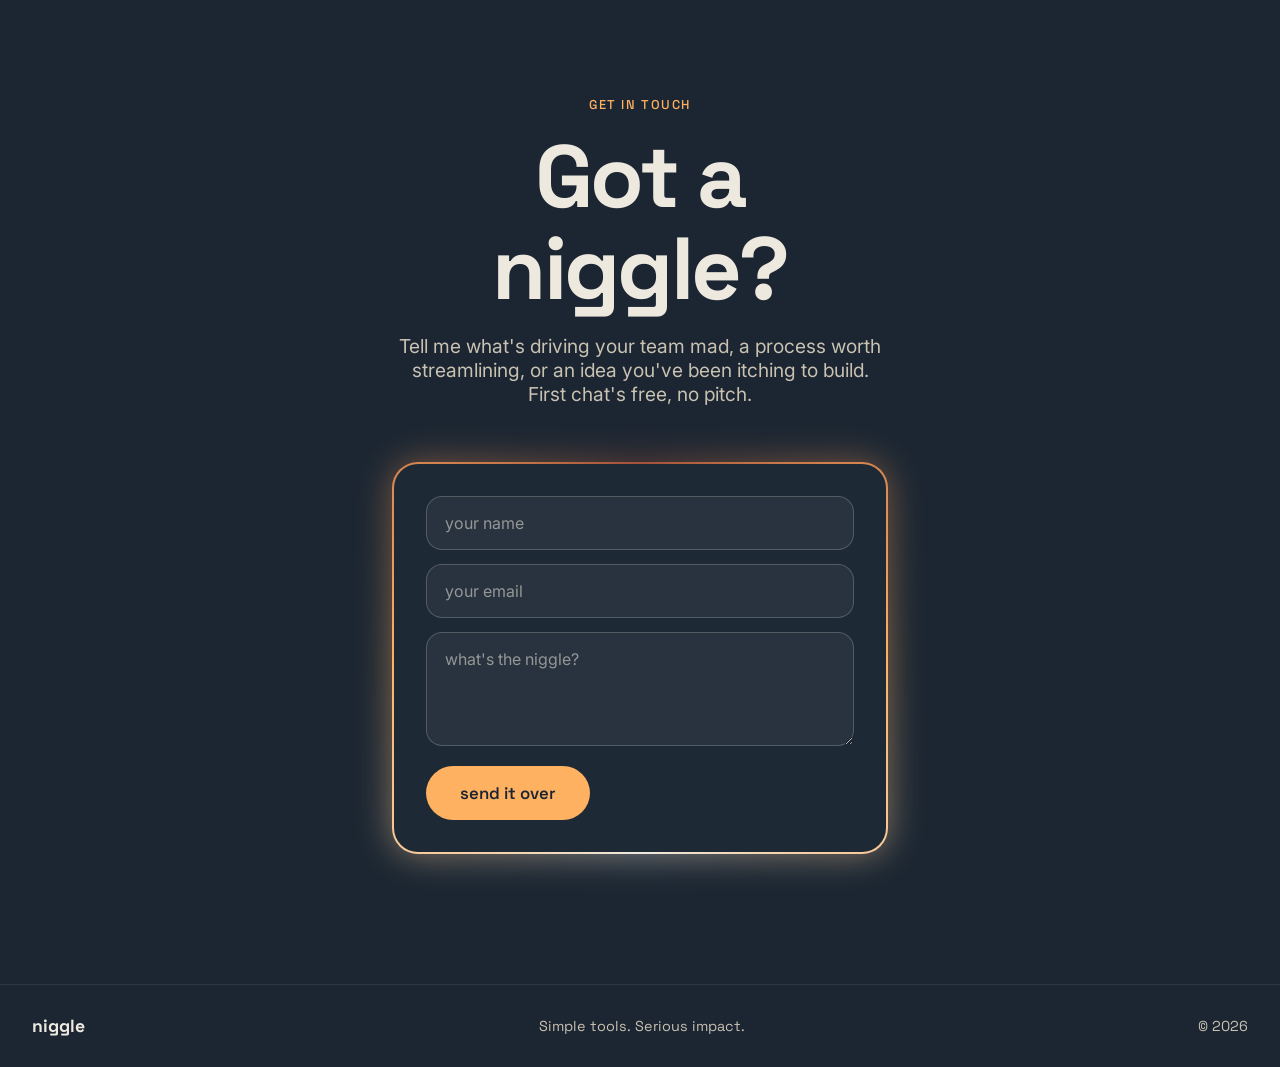
==== commit 1ff08a68: "Fold the quote into the 'What I build' lead; broaden beyond businesses; drop standalone quote sectio" ====
--- a/index.html
+++ b/index.html
@@ -211,6 +211,7 @@
     <div class="wrap">
       <p class="eyebrow eyebrow--light">what I build</p>
       <h2 class="h2">If your team does it,<br />I can build a tool for it.</h2>
+      <p class="build__lead">Businesses, charities, one-person shows: everyone has them. Those tiny annoyances that quietly steal time. I build the tool that fixes them, so your day runs smoother.</p>
       <p class="build__lead">There's no fixed menu. A few of the shapes it takes:</p>
       <ul class="cloud">
         <li>booking systems</li>
@@ -370,18 +371,6 @@
     </div>
   </section>
 
-  <!-- ===================== QUOTE ===================== -->
-  <section class="quote">
-    <div class="wrap">
-      <blockquote>
-        <p>Every business has them.</p>
-        <p>Those tiny annoyances that steal time.</p>
-        <p>I build small tools that fix them.</p>
-        <p class="quote__last">So your day runs smoother.</p>
-      </blockquote>
-    </div>
-  </section>
-
   <!-- ===================== ABOUT ===================== -->
   <section class="about" id="about">
     <div class="wrap about__grid">
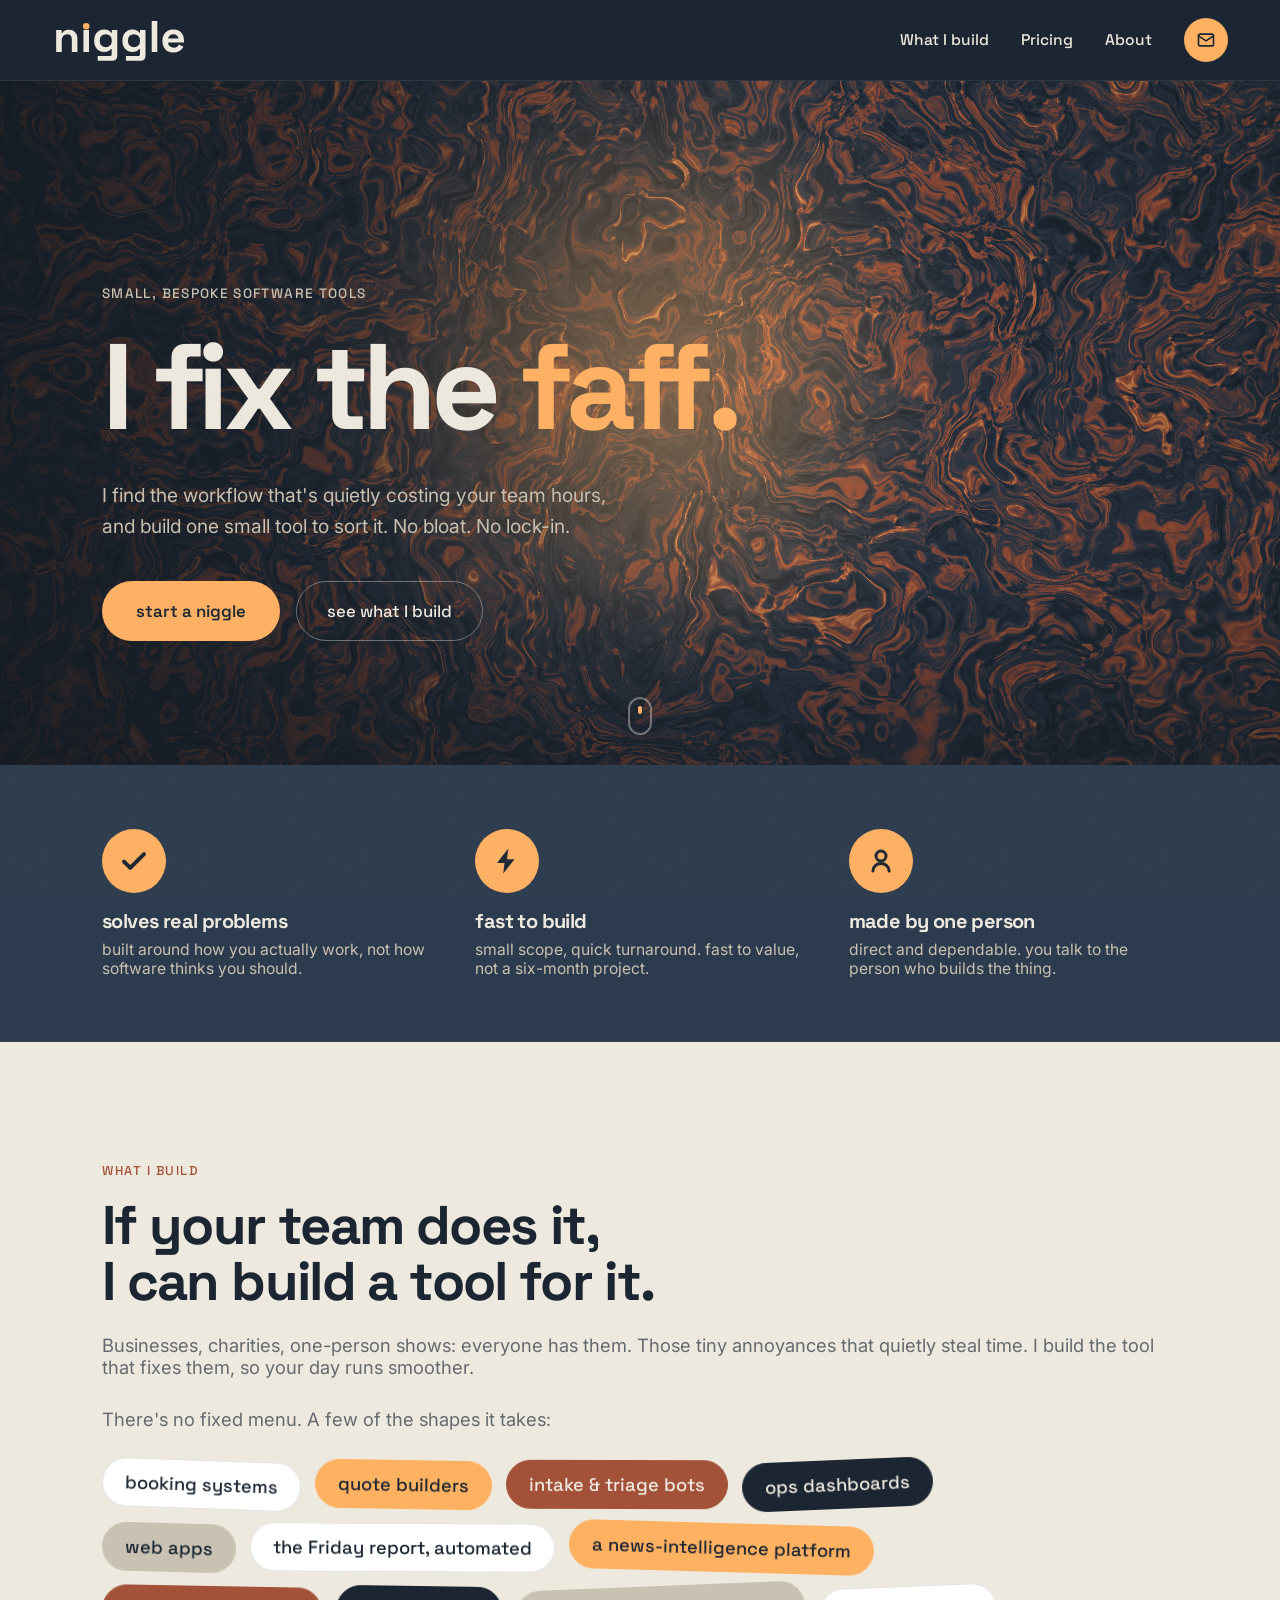
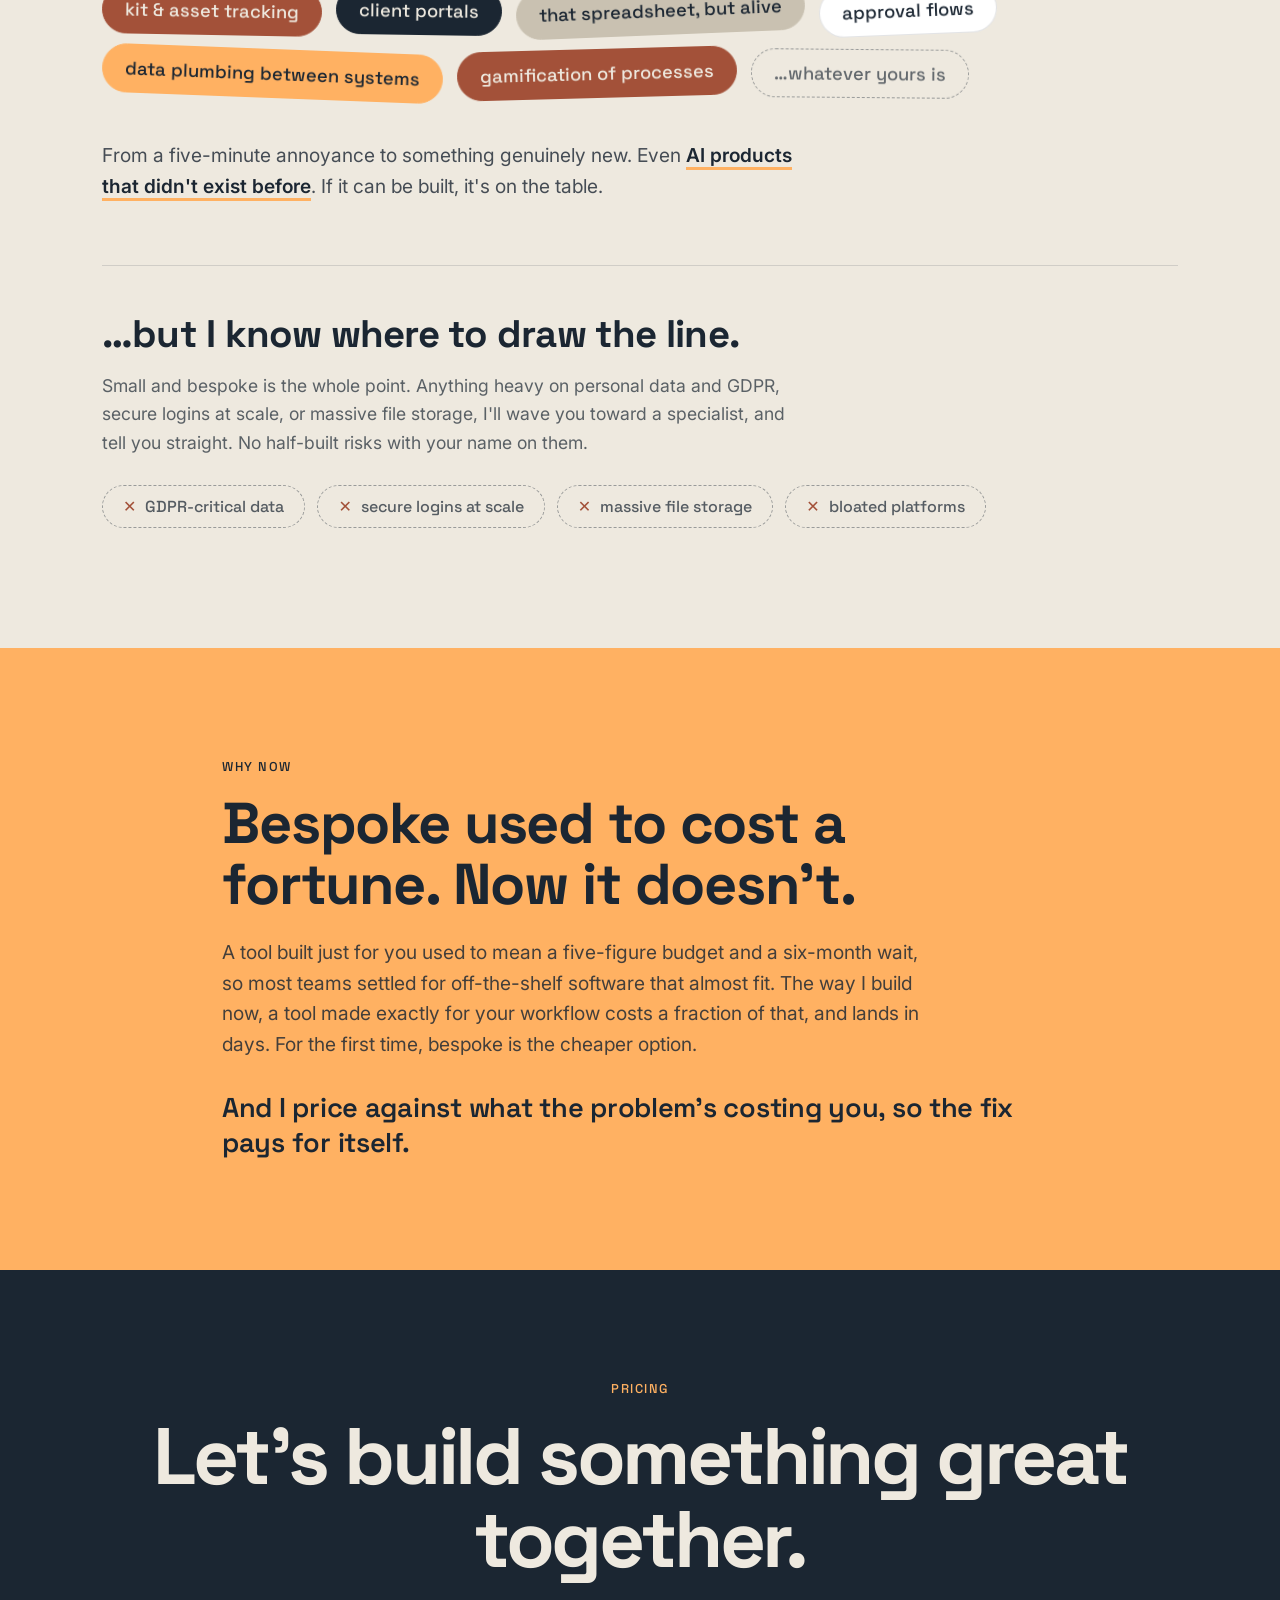
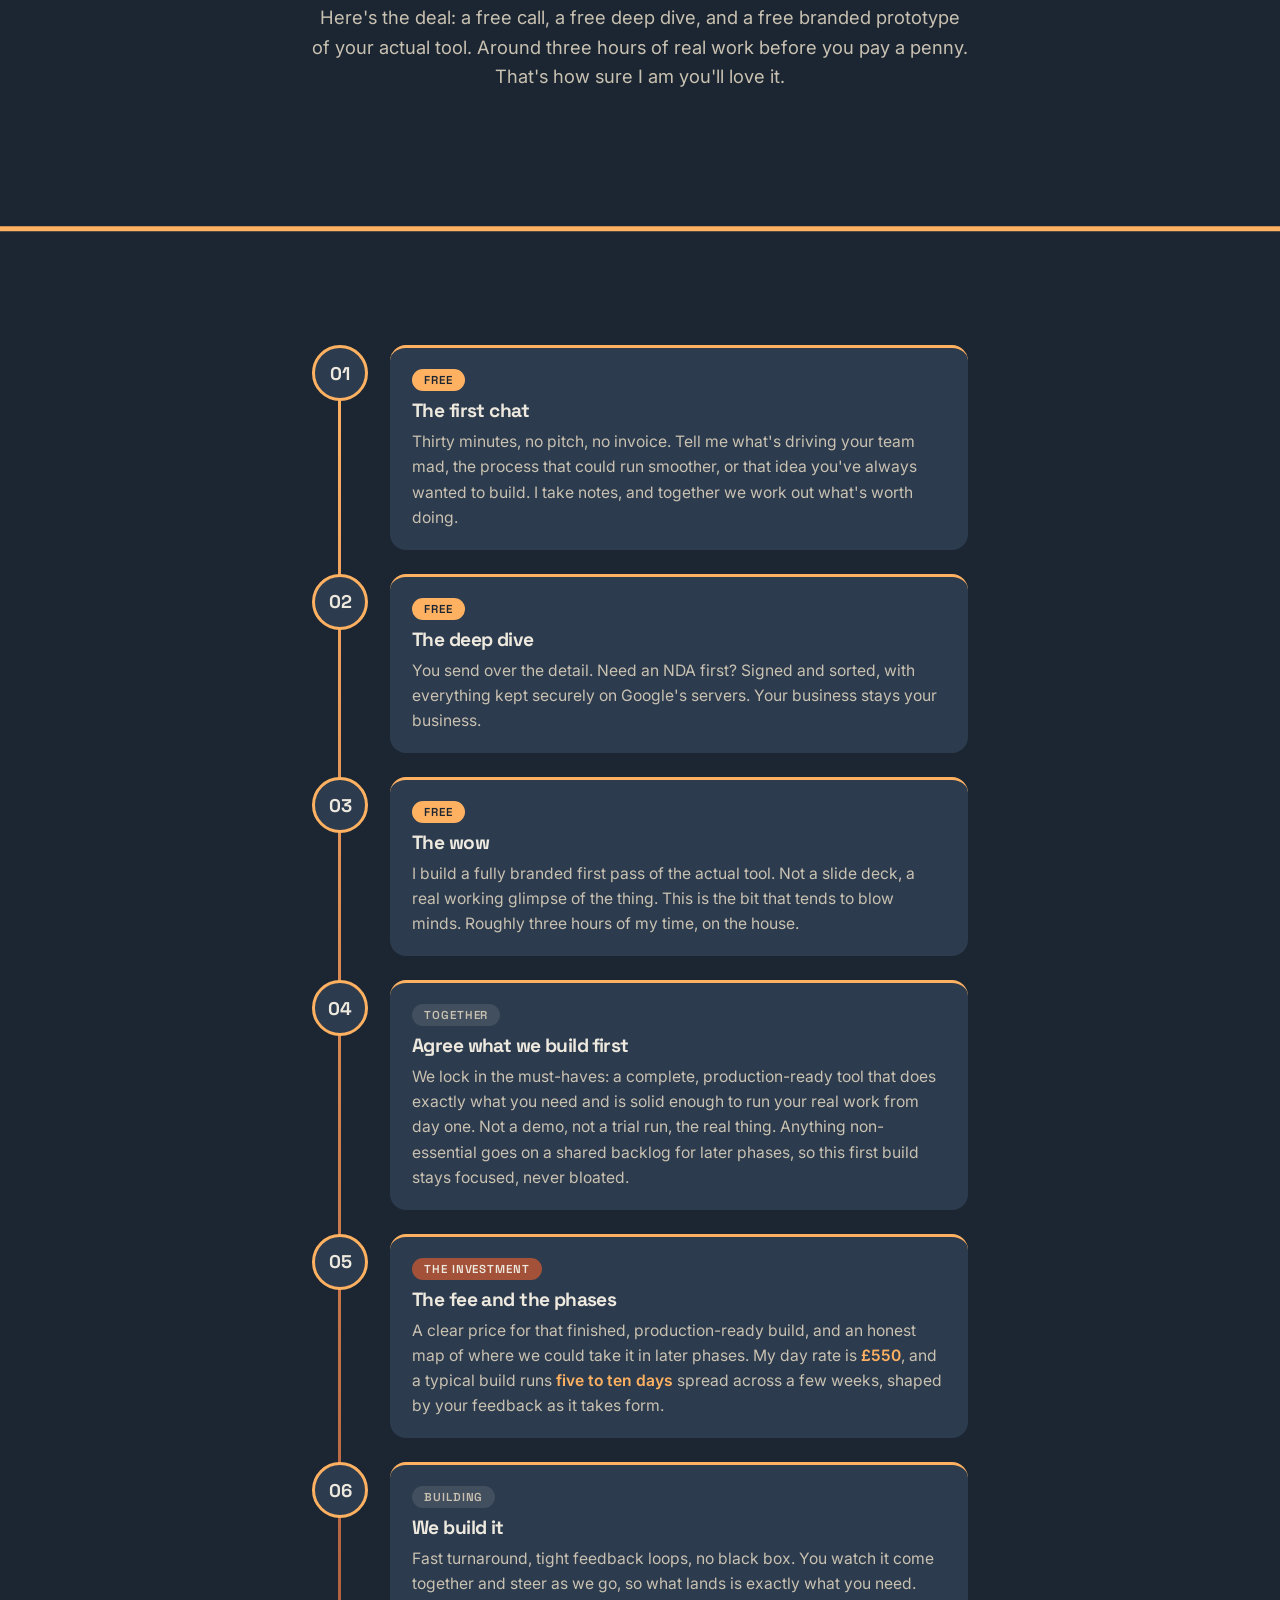
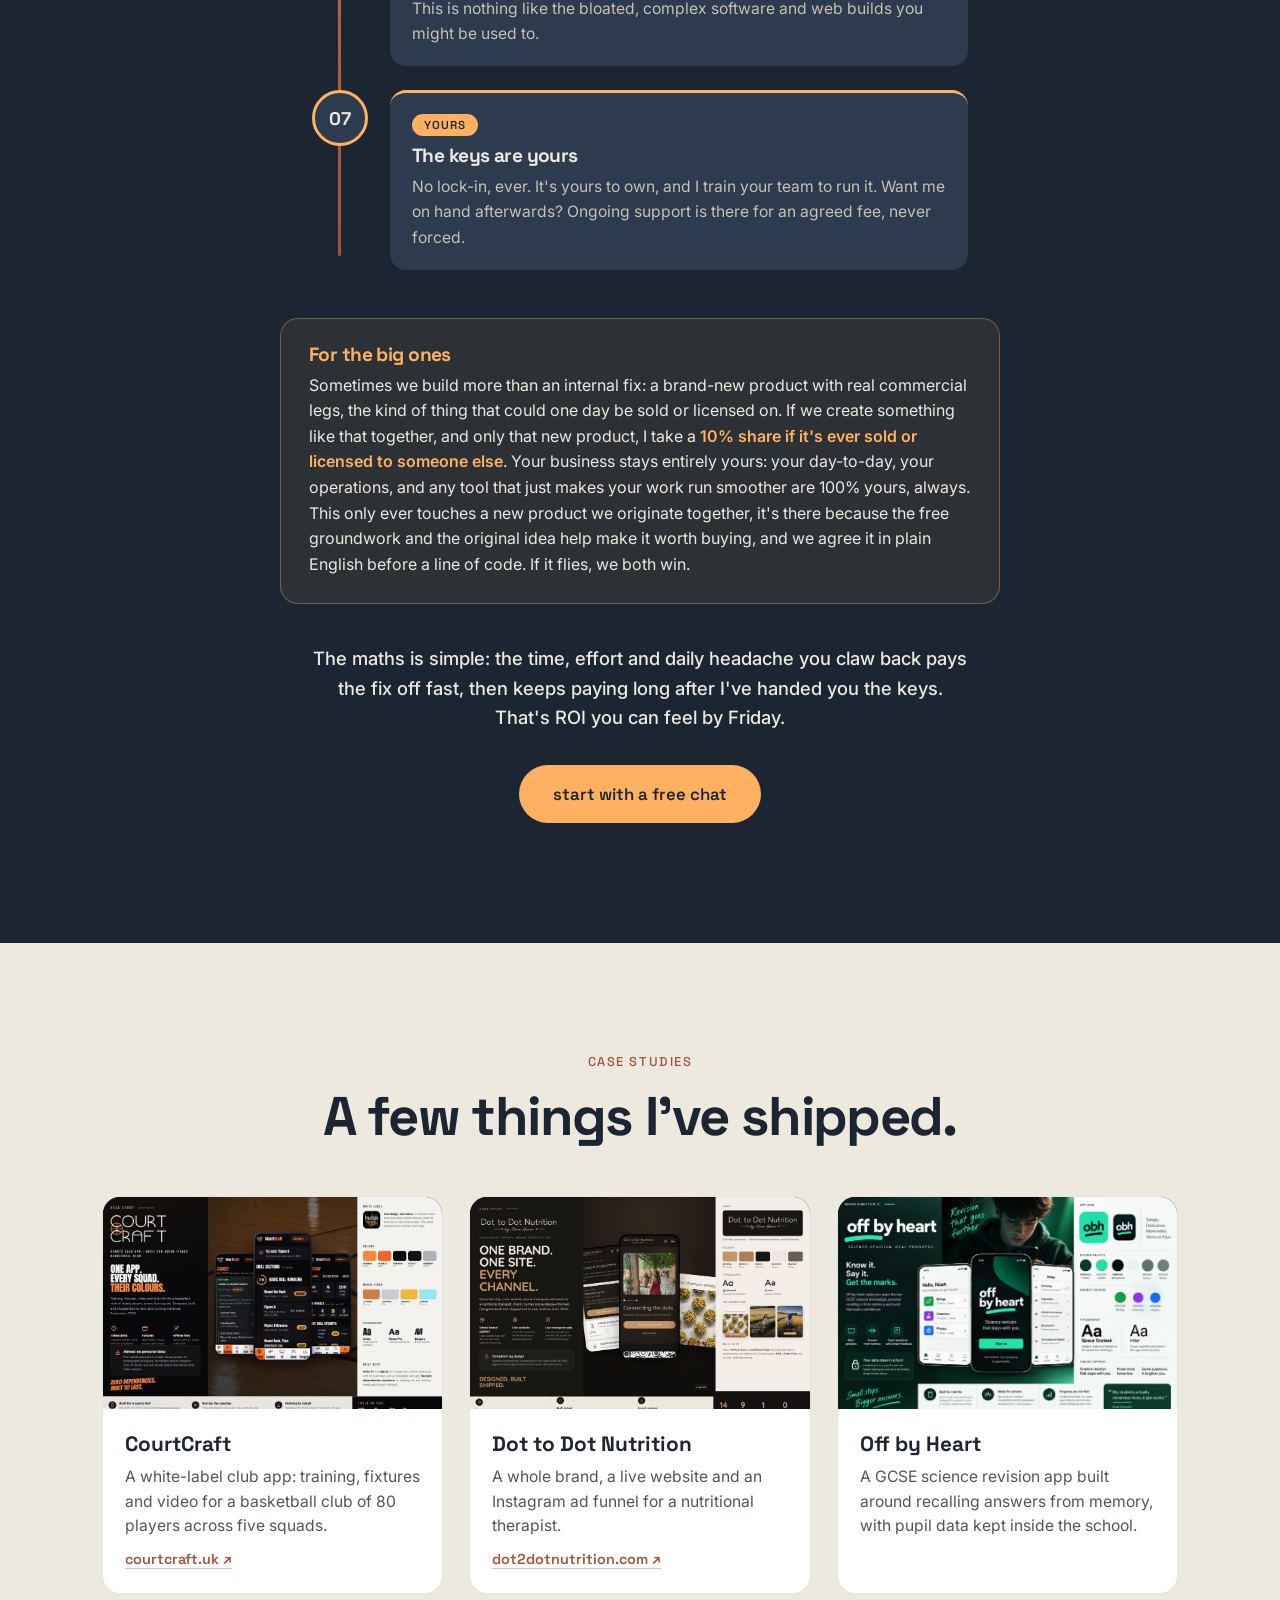
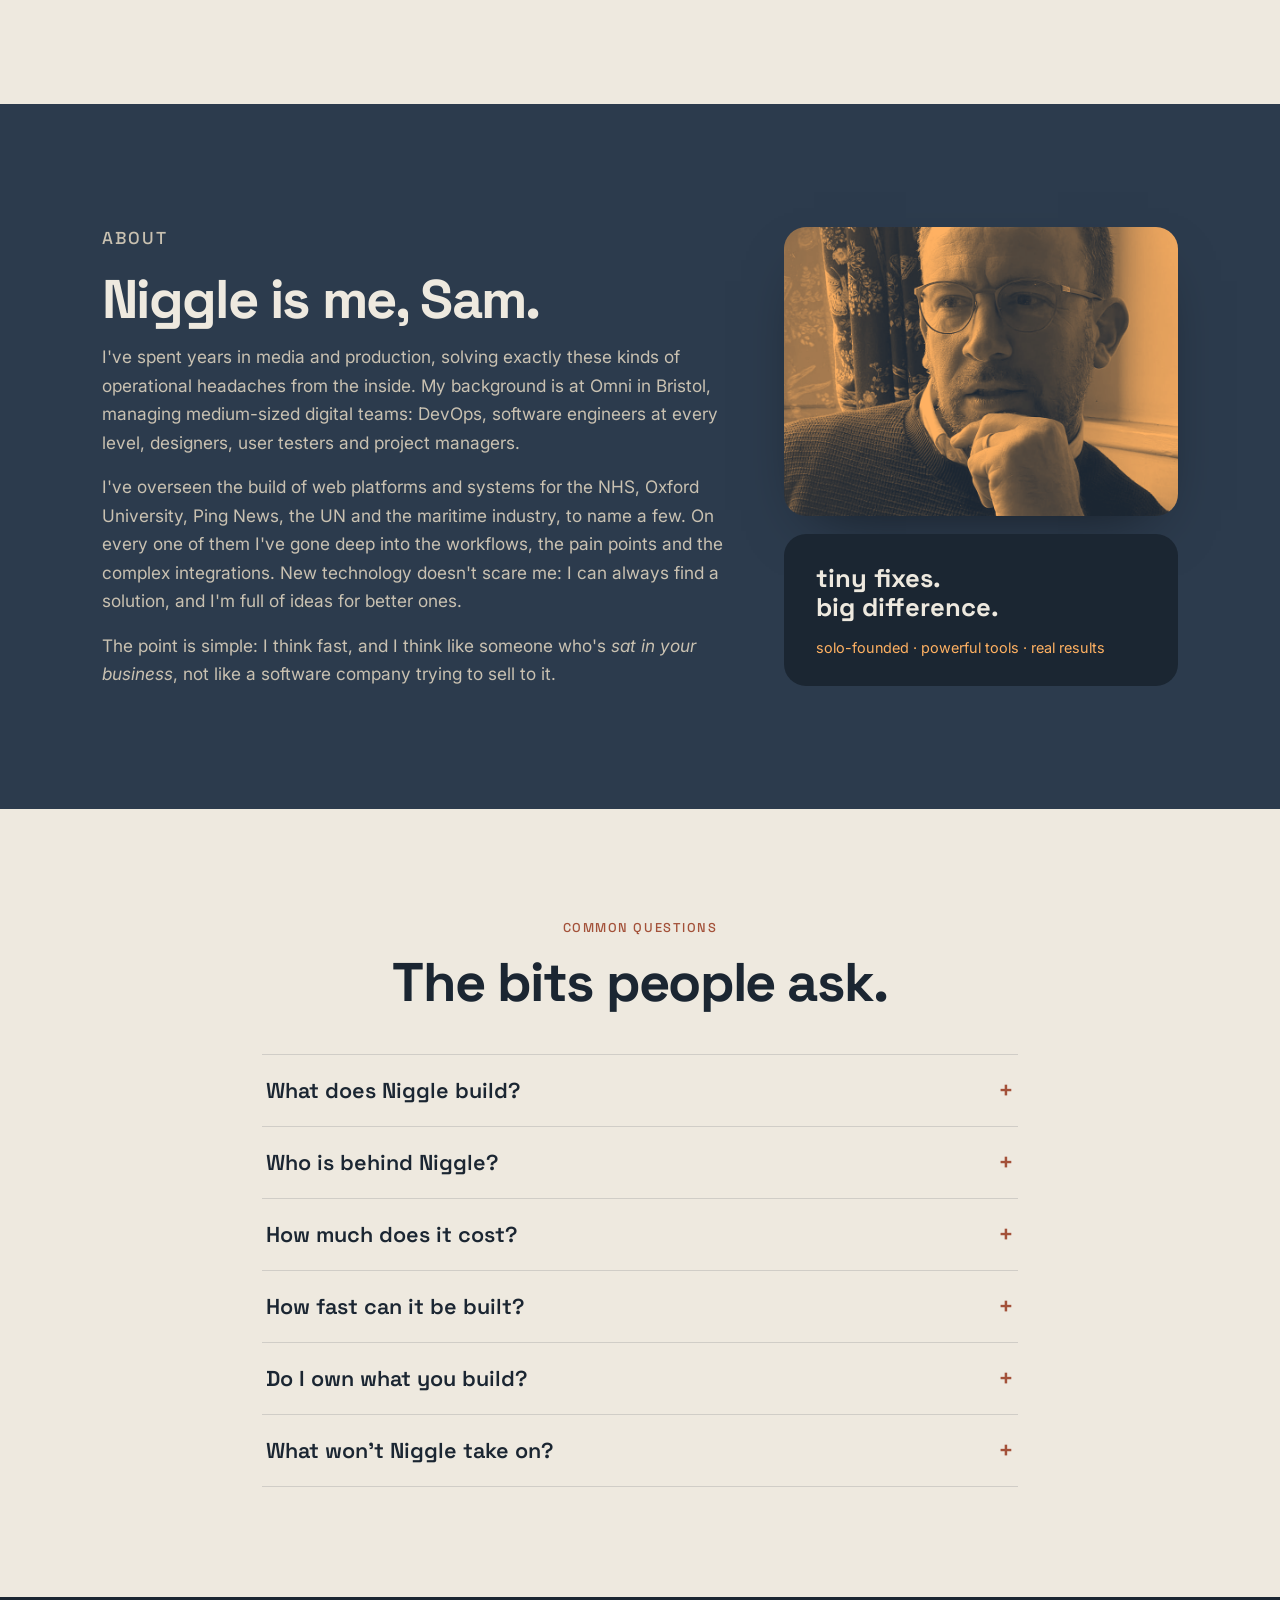
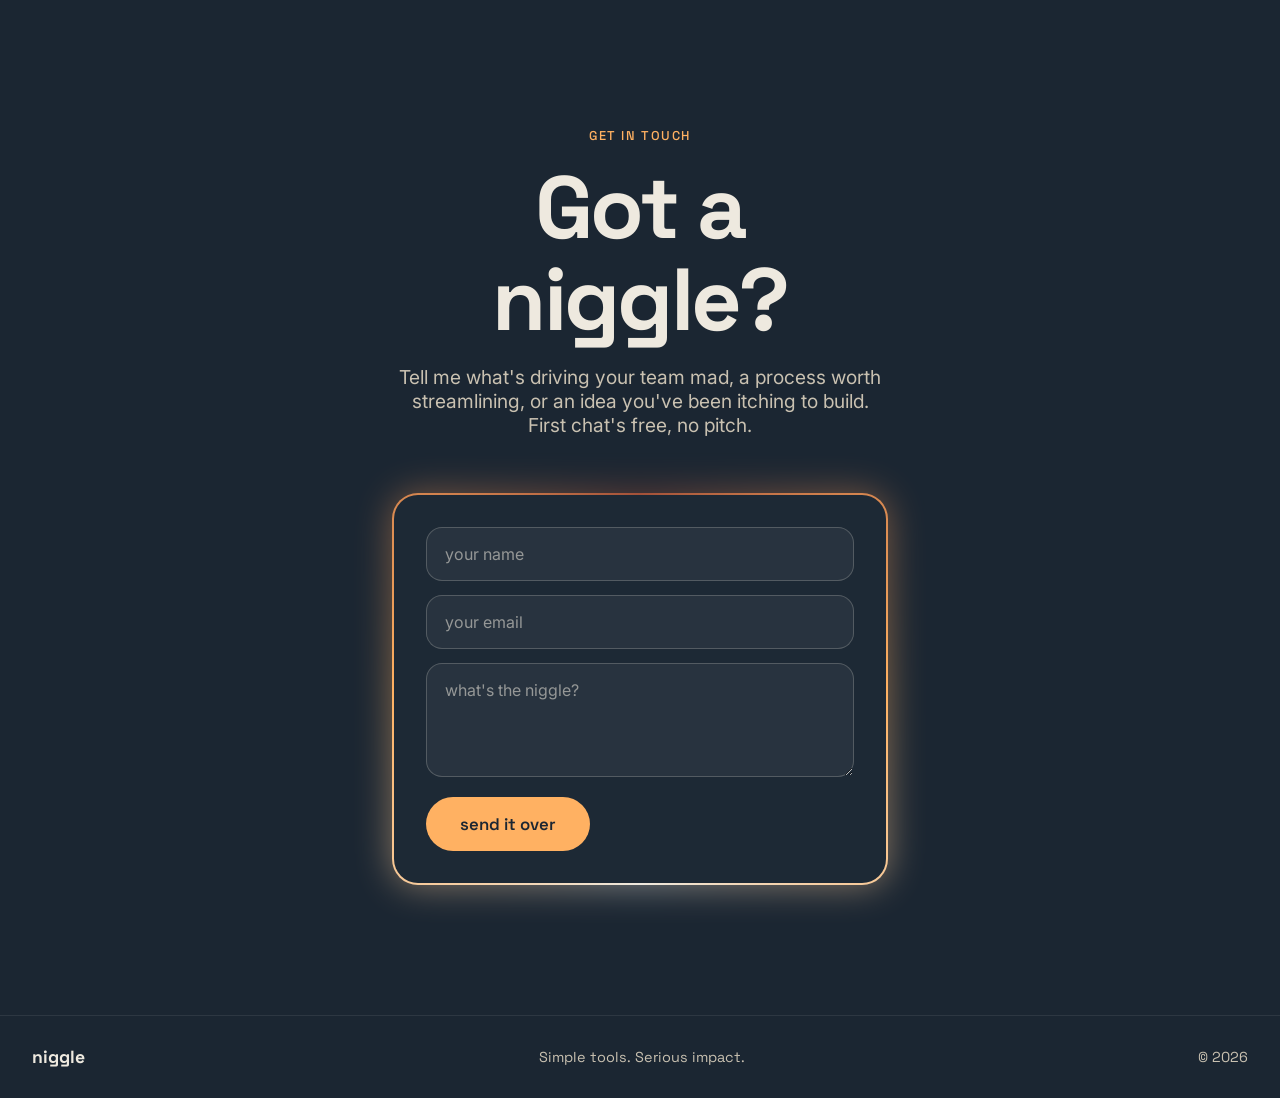
==== commit 70a26733: "Case studies: add live site links under CourtCraft (courtcraft.uk) and Dot to Dot (dot2dotnutrition." ====
--- a/index.html
+++ b/index.html
@@ -43,7 +43,7 @@
   <link rel="preconnect" href="https://fonts.googleapis.com" />
   <link rel="preconnect" href="https://fonts.gstatic.com" crossorigin />
   <link href="https://fonts.googleapis.com/css2?family=Inter:wght@400;500;600&family=Space+Grotesk:wght@500;600;700&display=swap" rel="stylesheet" />
-  <link rel="stylesheet" href="styles.css?v=8" />
+  <link rel="stylesheet" href="styles.css?v=9" />
 
   <!-- Structured data for search + AI answer engines -->
   <script type="application/ld+json">
@@ -349,24 +349,38 @@
       <p class="eyebrow eyebrow--light center">case studies</p>
       <h2 class="h2 cases__title">A few things I've shipped.</h2>
       <div class="cases__grid">
-        <button type="button" class="case" data-full="casestudies/courtcraft.jpg" aria-label="Open the CourtCraft case study">
-          <span class="case__shot"><img src="casestudies/courtcraft.jpg" width="1800" height="1200" loading="lazy" alt="CourtCraft case study: a white-label basketball club app" /><span class="case__reveal"><span class="case__revealbtn">See the case study &#8599;</span></span></span>
-          <span class="case__body">
+        <article class="case">
+          <button type="button" class="case__shot" data-full="casestudies/courtcraft.jpg" aria-label="Open the CourtCraft case study">
+            <img src="casestudies/courtcraft.jpg" width="1800" height="1200" loading="lazy" alt="CourtCraft case study: a white-label basketball club app" />
+            <span class="case__reveal"><span class="case__revealbtn">See the case study &#8599;</span></span>
+          </button>
+          <div class="case__body">
             <span class="case__name">CourtCraft</span>
-            <span class="case__desc">A white-label club app: training, fixtures and video for a basketball club of 80 players across five squads.</span>          </span>
-        </button>
-        <button type="button" class="case" data-full="casestudies/dot2dot.jpg" aria-label="Open the Dot to Dot Nutrition case study">
-          <span class="case__shot"><img src="casestudies/dot2dot.jpg" width="2000" height="1333" loading="lazy" alt="Dot to Dot Nutrition case study: brand, website and Instagram ad funnel" /><span class="case__reveal"><span class="case__revealbtn">See the case study &#8599;</span></span></span>
-          <span class="case__body">
+            <span class="case__desc">A white-label club app: training, fixtures and video for a basketball club of 80 players across five squads.</span>
+            <a class="case__url" href="https://courtcraft.uk" target="_blank" rel="noopener">courtcraft.uk &#8599;</a>
+          </div>
+        </article>
+        <article class="case">
+          <button type="button" class="case__shot" data-full="casestudies/dot2dot.jpg" aria-label="Open the Dot to Dot Nutrition case study">
+            <img src="casestudies/dot2dot.jpg" width="2000" height="1333" loading="lazy" alt="Dot to Dot Nutrition case study: brand, website and Instagram ad funnel" />
+            <span class="case__reveal"><span class="case__revealbtn">See the case study &#8599;</span></span>
+          </button>
+          <div class="case__body">
             <span class="case__name">Dot to Dot Nutrition</span>
-            <span class="case__desc">A whole brand, a live website and an Instagram ad funnel for a nutritional therapist.</span>          </span>
-        </button>
-        <button type="button" class="case" data-full="casestudies/offbyheart.jpg" aria-label="Open the Off by Heart case study">
-          <span class="case__shot"><img src="casestudies/offbyheart.jpg" width="1536" height="1024" loading="lazy" alt="Off by Heart case study: a GCSE science revision app" /><span class="case__reveal"><span class="case__revealbtn">See the case study &#8599;</span></span></span>
-          <span class="case__body">
+            <span class="case__desc">A whole brand, a live website and an Instagram ad funnel for a nutritional therapist.</span>
+            <a class="case__url" href="https://dot2dotnutrition.com" target="_blank" rel="noopener">dot2dotnutrition.com &#8599;</a>
+          </div>
+        </article>
+        <article class="case">
+          <button type="button" class="case__shot" data-full="casestudies/offbyheart.jpg" aria-label="Open the Off by Heart case study">
+            <img src="casestudies/offbyheart.jpg" width="1536" height="1024" loading="lazy" alt="Off by Heart case study: a GCSE science revision app" />
+            <span class="case__reveal"><span class="case__revealbtn">See the case study &#8599;</span></span>
+          </button>
+          <div class="case__body">
             <span class="case__name">Off by Heart</span>
-            <span class="case__desc">A GCSE science revision app built around recalling answers from memory, with pupil data kept inside the school.</span>          </span>
-        </button>
+            <span class="case__desc">A GCSE science revision app built around recalling answers from memory, with pupil data kept inside the school.</span>
+          </div>
+        </article>
       </div>
     </div>
   </section>
@@ -460,6 +474,6 @@
     <img class="lightbox__img" id="lightbox-img" src="" alt="" />
   </dialog>
 
-  <script src="script.js?v=7"></script>
+  <script src="script.js?v=8"></script>
 </body>
 </html>
--- a/styles.css
+++ b/styles.css
@@ -202,24 +202,28 @@
 .cases__title{text-align:center;margin-top:6px}
 .cases__grid{margin-top:52px;display:grid;grid-template-columns:repeat(3,1fr);gap:26px}
 .case{display:flex;flex-direction:column;text-align:left;padding:0;border:1px solid rgba(27,38,50,.12);background:#fff;
-  border-radius:18px;overflow:hidden;cursor:pointer;font:inherit;color:inherit;
-  transition:box-shadow .35s ease,border-color .35s ease}
+  border-radius:18px;overflow:hidden;transition:box-shadow .35s ease,border-color .35s ease}
 .case:hover,.case:focus-within{box-shadow:0 22px 44px -30px rgba(27,38,50,.5);border-color:rgba(27,38,50,.22)}
-.case:focus-visible{outline:3px solid var(--amber);outline-offset:3px}
-.case__shot{position:relative;display:block;aspect-ratio:16/10;overflow:hidden;background:var(--ink)}
+.case__shot{position:relative;display:block;width:100%;aspect-ratio:16/10;overflow:hidden;background:var(--ink);
+  border:none;padding:0;margin:0;cursor:pointer;font:inherit;color:inherit}
 .case__shot img{width:100%;height:100%;object-fit:cover;object-position:left top;display:block}
+.case__shot:focus-visible{outline:3px solid var(--amber);outline-offset:-3px}
 /* reveal overlay: scrim + button rise on hover, card stays put */
 .case__reveal{position:absolute;inset:0;display:flex;align-items:flex-end;justify-content:center;padding:22px;
   background:linear-gradient(0deg, rgba(11,15,20,.82) 0%, rgba(11,15,20,.35) 45%, rgba(11,15,20,0) 100%);
   opacity:0;transition:opacity .35s ease}
-.case:hover .case__reveal,.case:focus-visible .case__reveal{opacity:1}
+.case:hover .case__reveal,.case__shot:focus-visible .case__reveal{opacity:1}
 .case__revealbtn{transform:translateY(14px);transition:transform .35s cubic-bezier(.2,.7,.2,1);
   font-family:var(--ff-head);font-weight:600;font-size:.95rem;background:var(--amber);color:var(--ink);
   padding:12px 22px;border-radius:999px;box-shadow:0 8px 24px rgba(0,0,0,.35)}
-.case:hover .case__revealbtn,.case:focus-visible .case__revealbtn{transform:translateY(0)}
+.case:hover .case__revealbtn,.case__shot:focus-visible .case__revealbtn{transform:translateY(0)}
 .case__body{display:flex;flex-direction:column;gap:8px;padding:22px 22px 24px}
 .case__name{font-family:var(--ff-head);font-weight:700;font-size:1.3rem;color:var(--ink)}
 .case__desc{color:rgba(27,38,50,.78);font-size:.98rem;line-height:1.55}
+.case__url{margin-top:4px;align-self:flex-start;font-family:var(--ff-head);font-weight:600;font-size:.9rem;
+  color:var(--terra);text-decoration:none;border-bottom:1px solid rgba(163,81,57,.35);transition:border-color .2s ease}
+.case__url:hover{border-bottom-color:var(--terra)}
+.case__url:focus-visible{outline:3px solid var(--amber);outline-offset:3px}
 /* touch devices have no hover: show the cue persistently, lighter scrim */
 @media (hover:none){
   .case__reveal{opacity:1;background:linear-gradient(0deg, rgba(11,15,20,.7) 0%, rgba(11,15,20,0) 55%)}
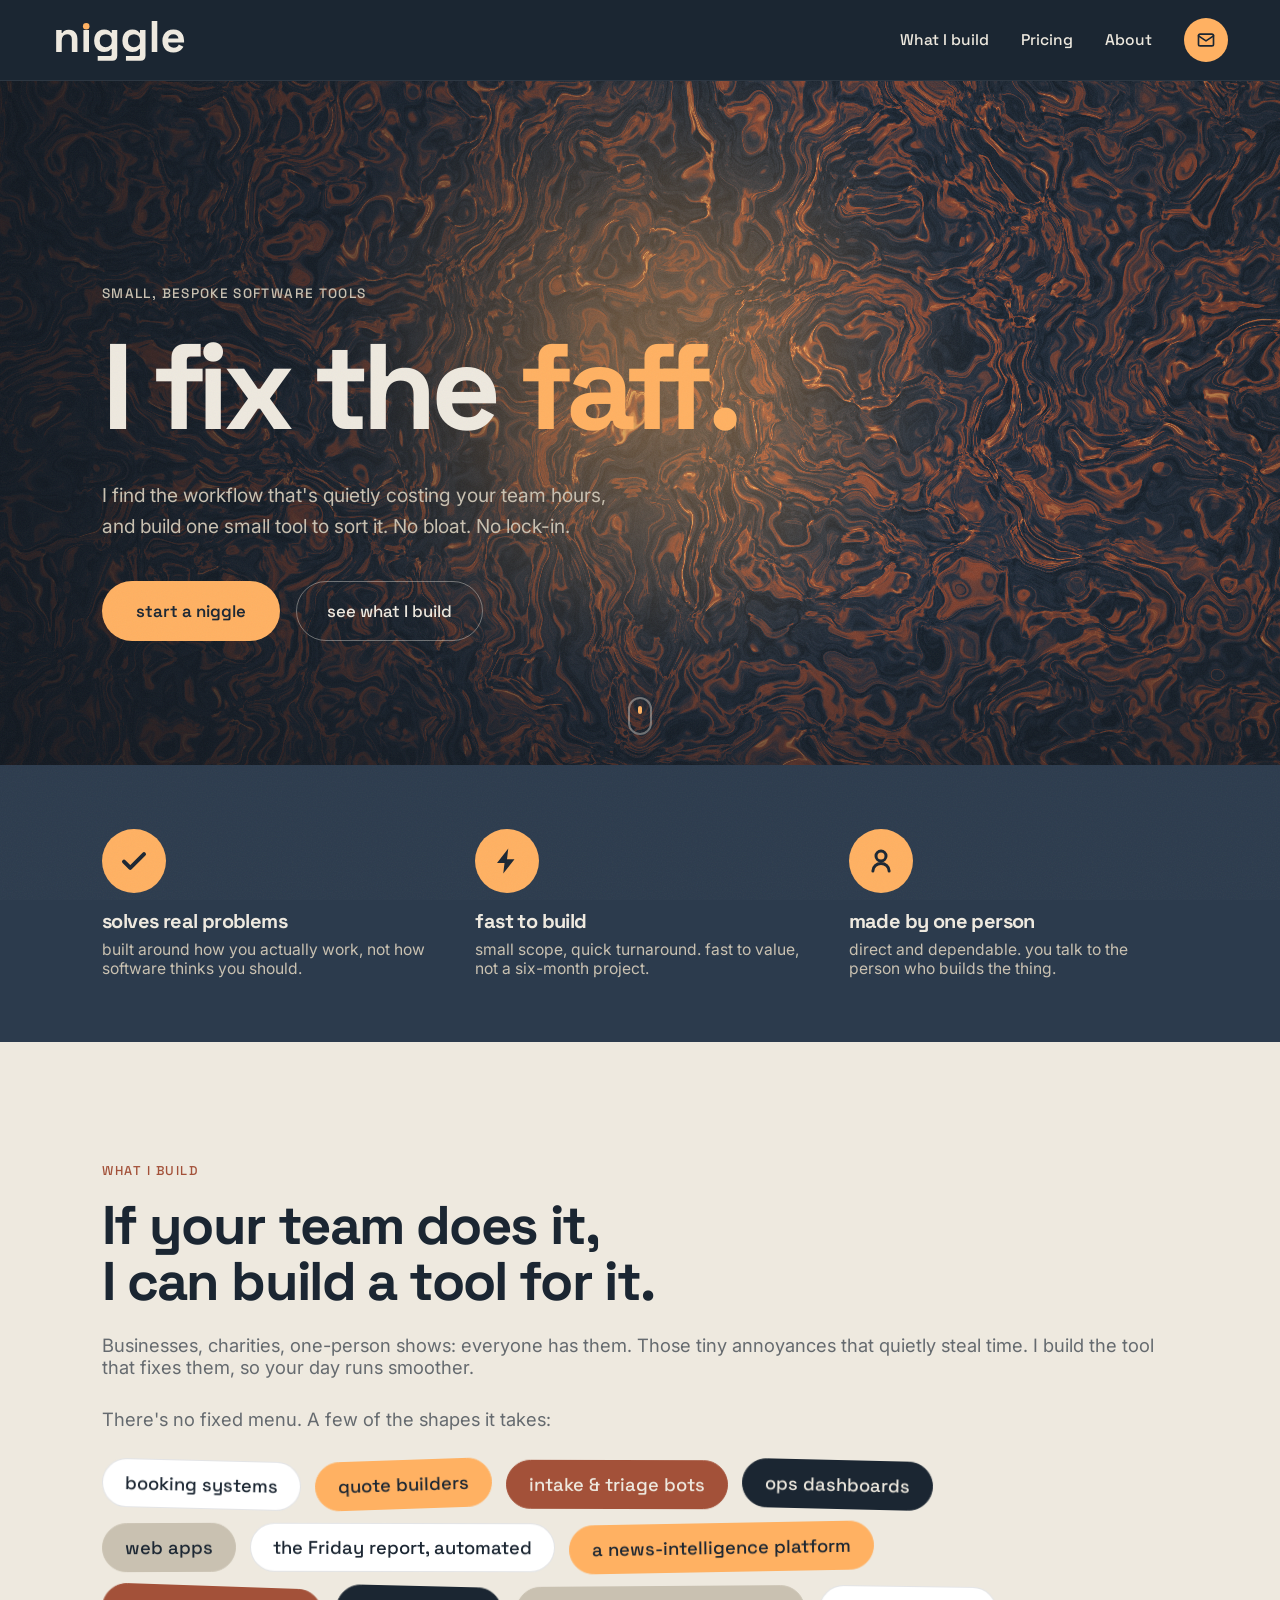
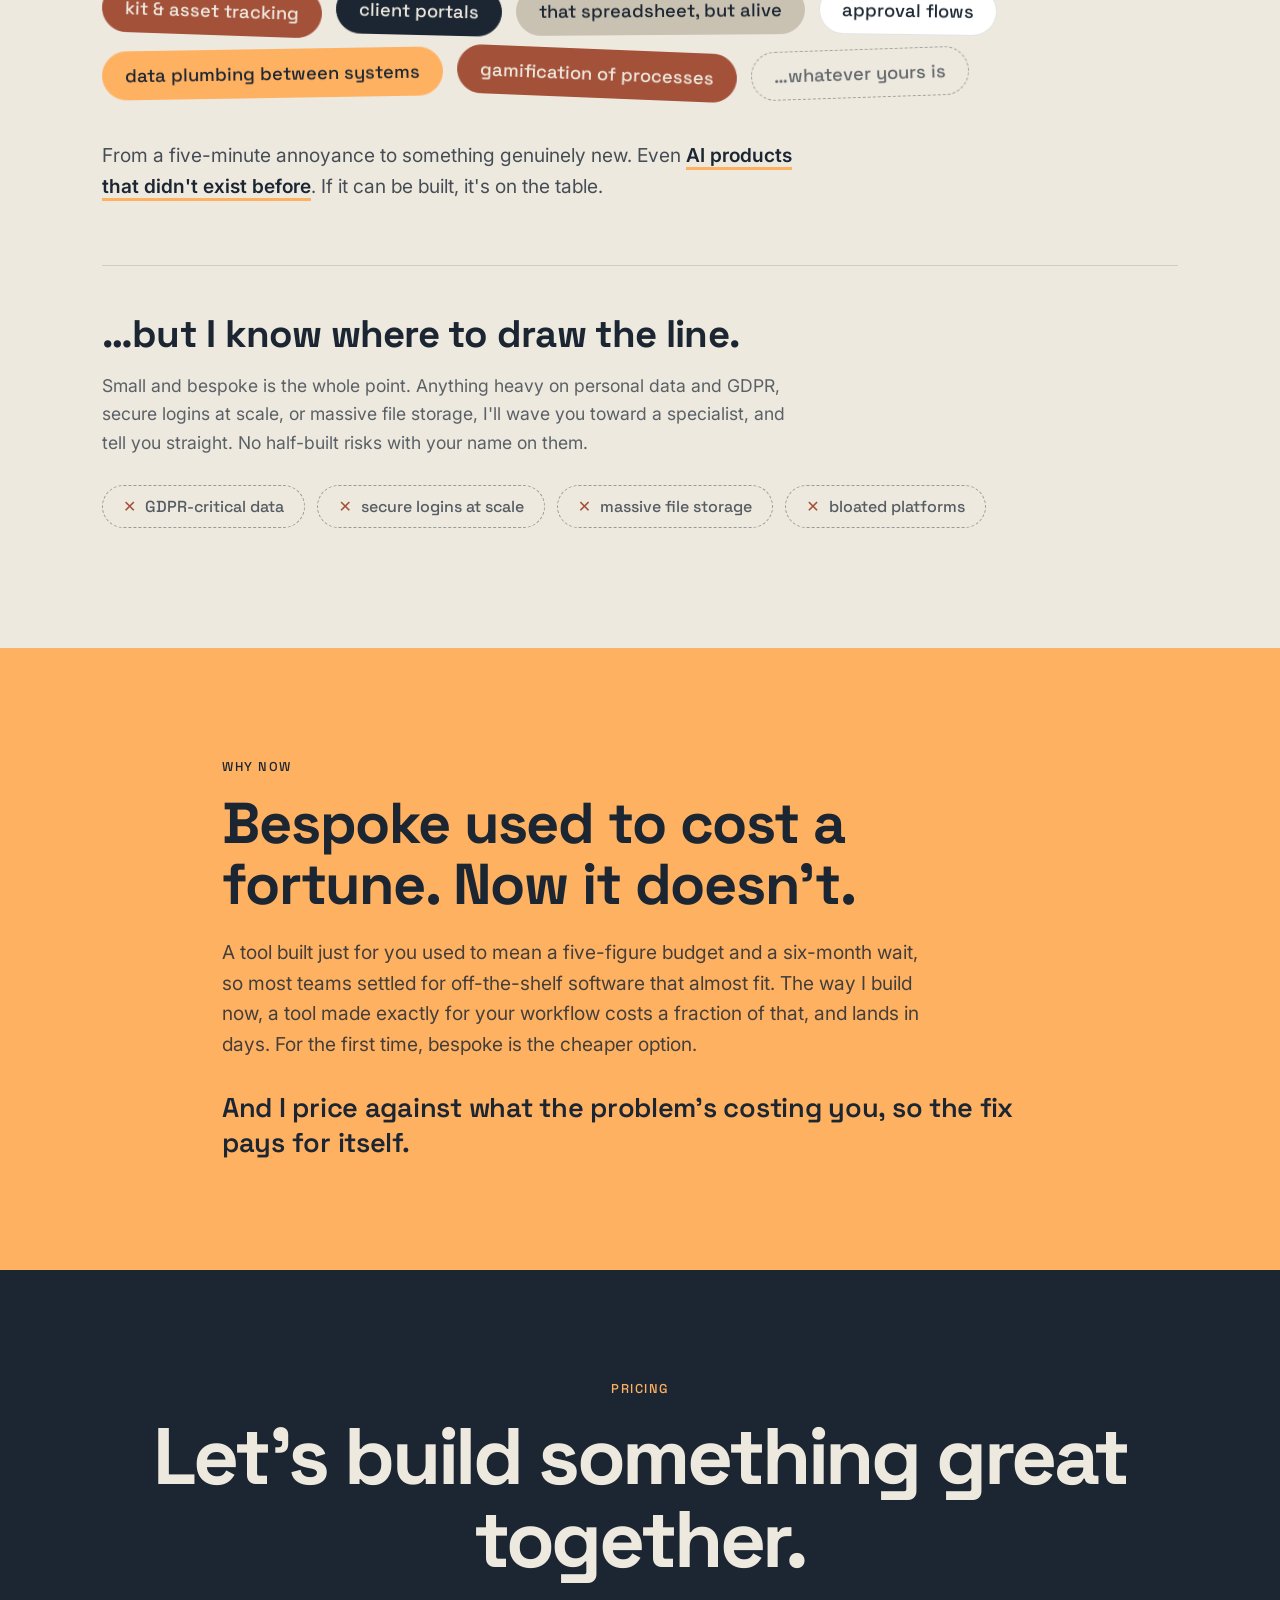
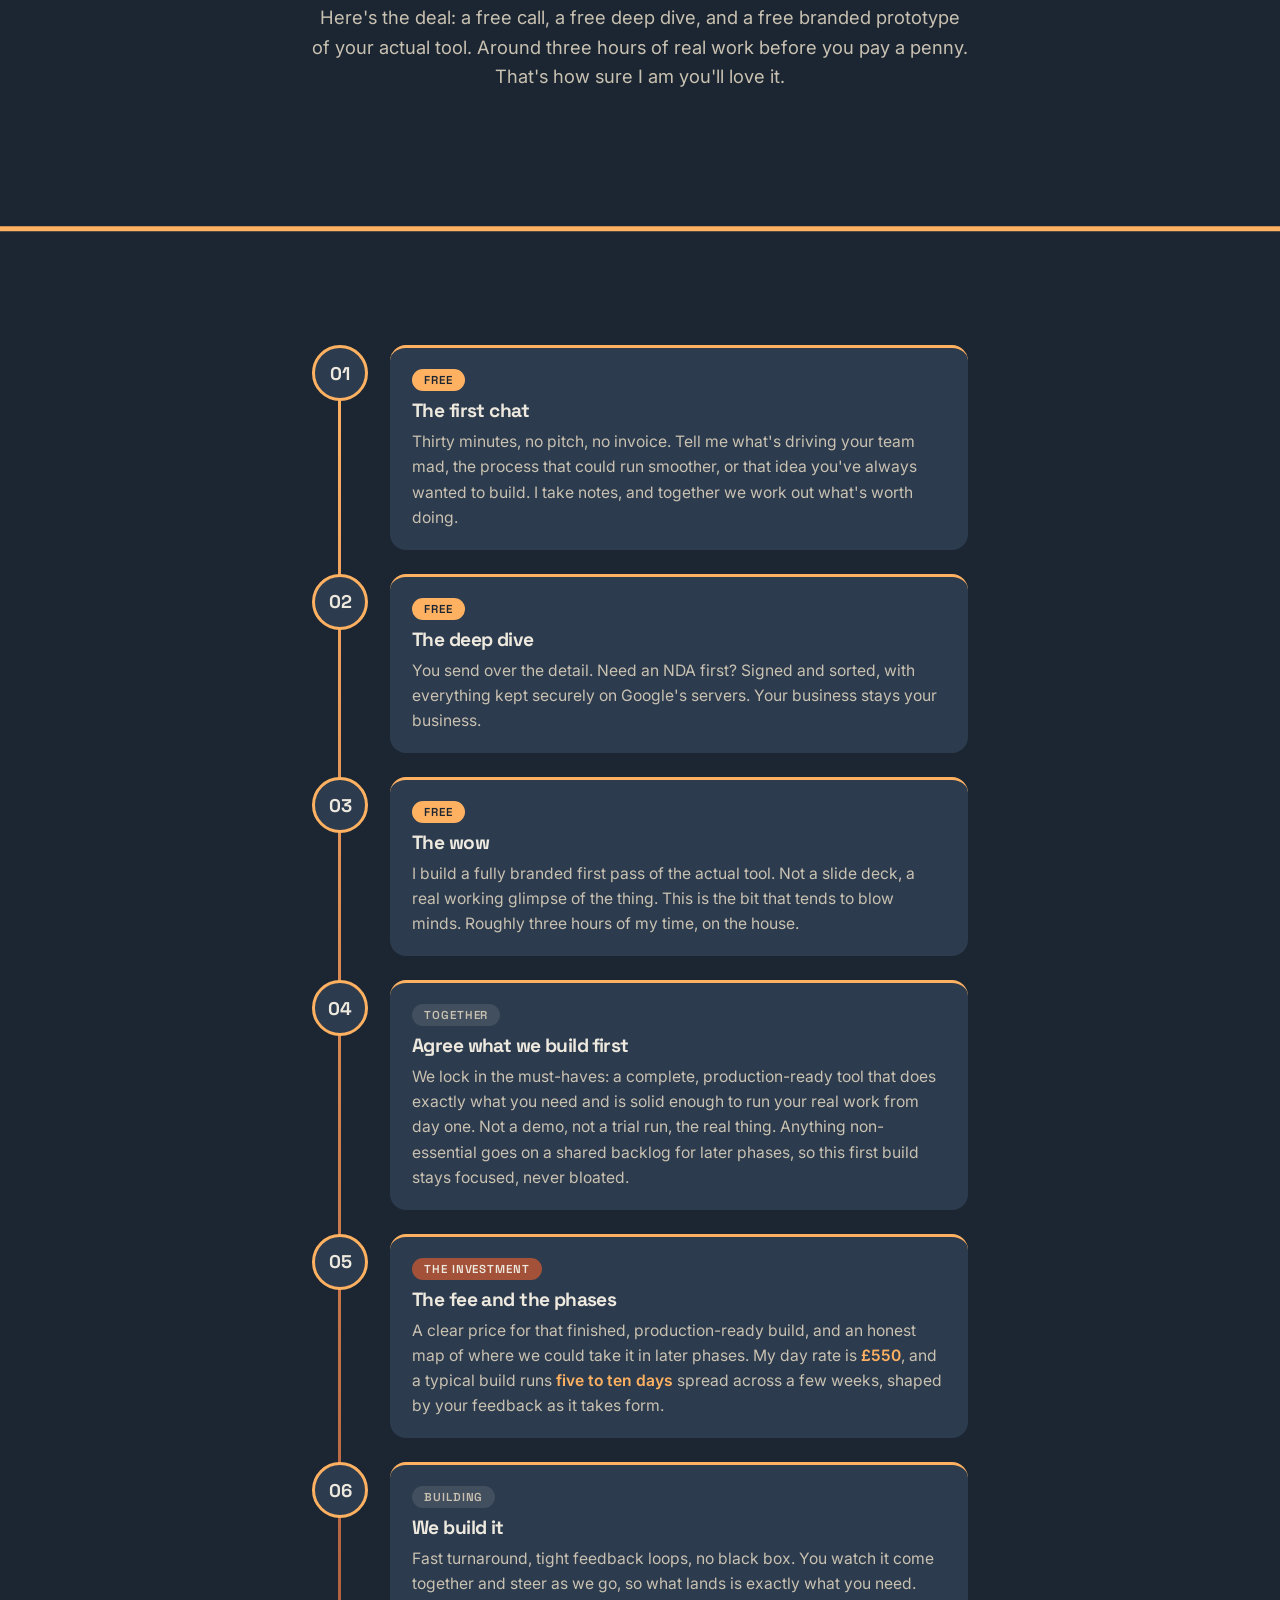
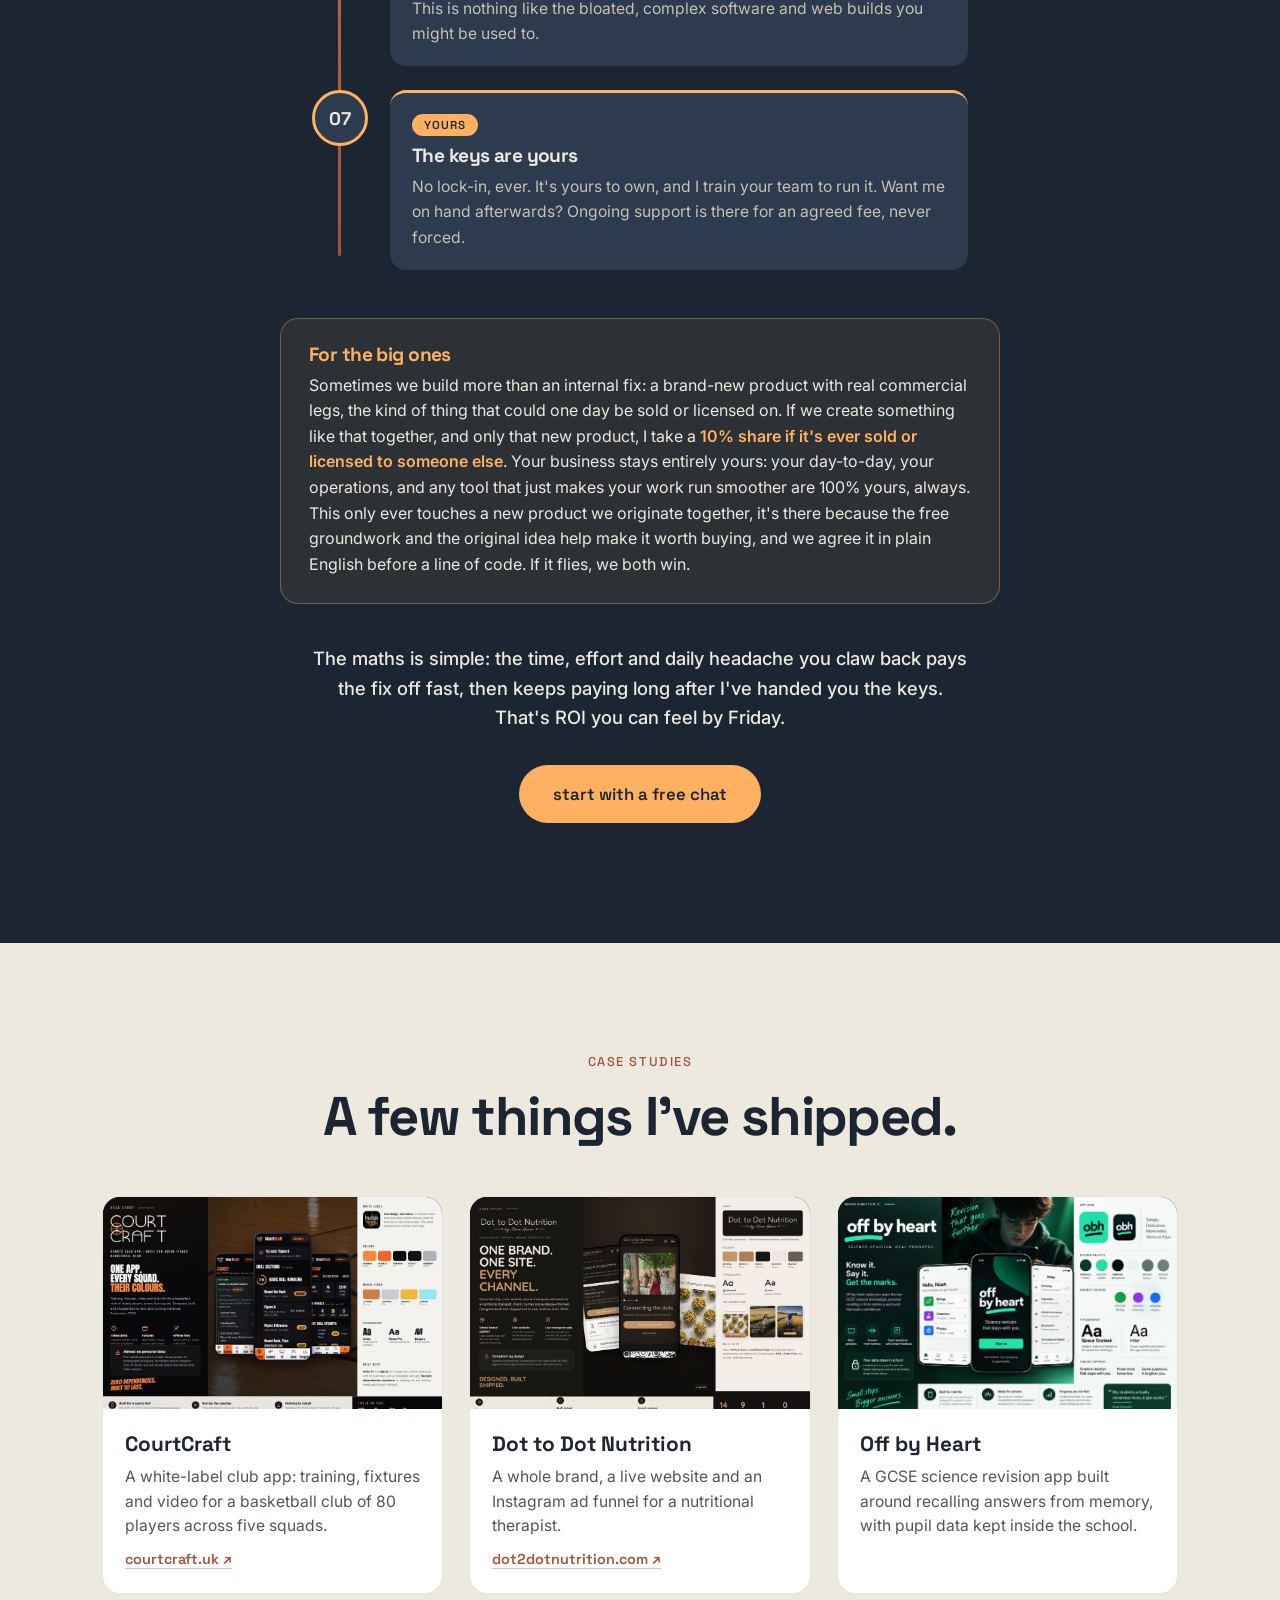
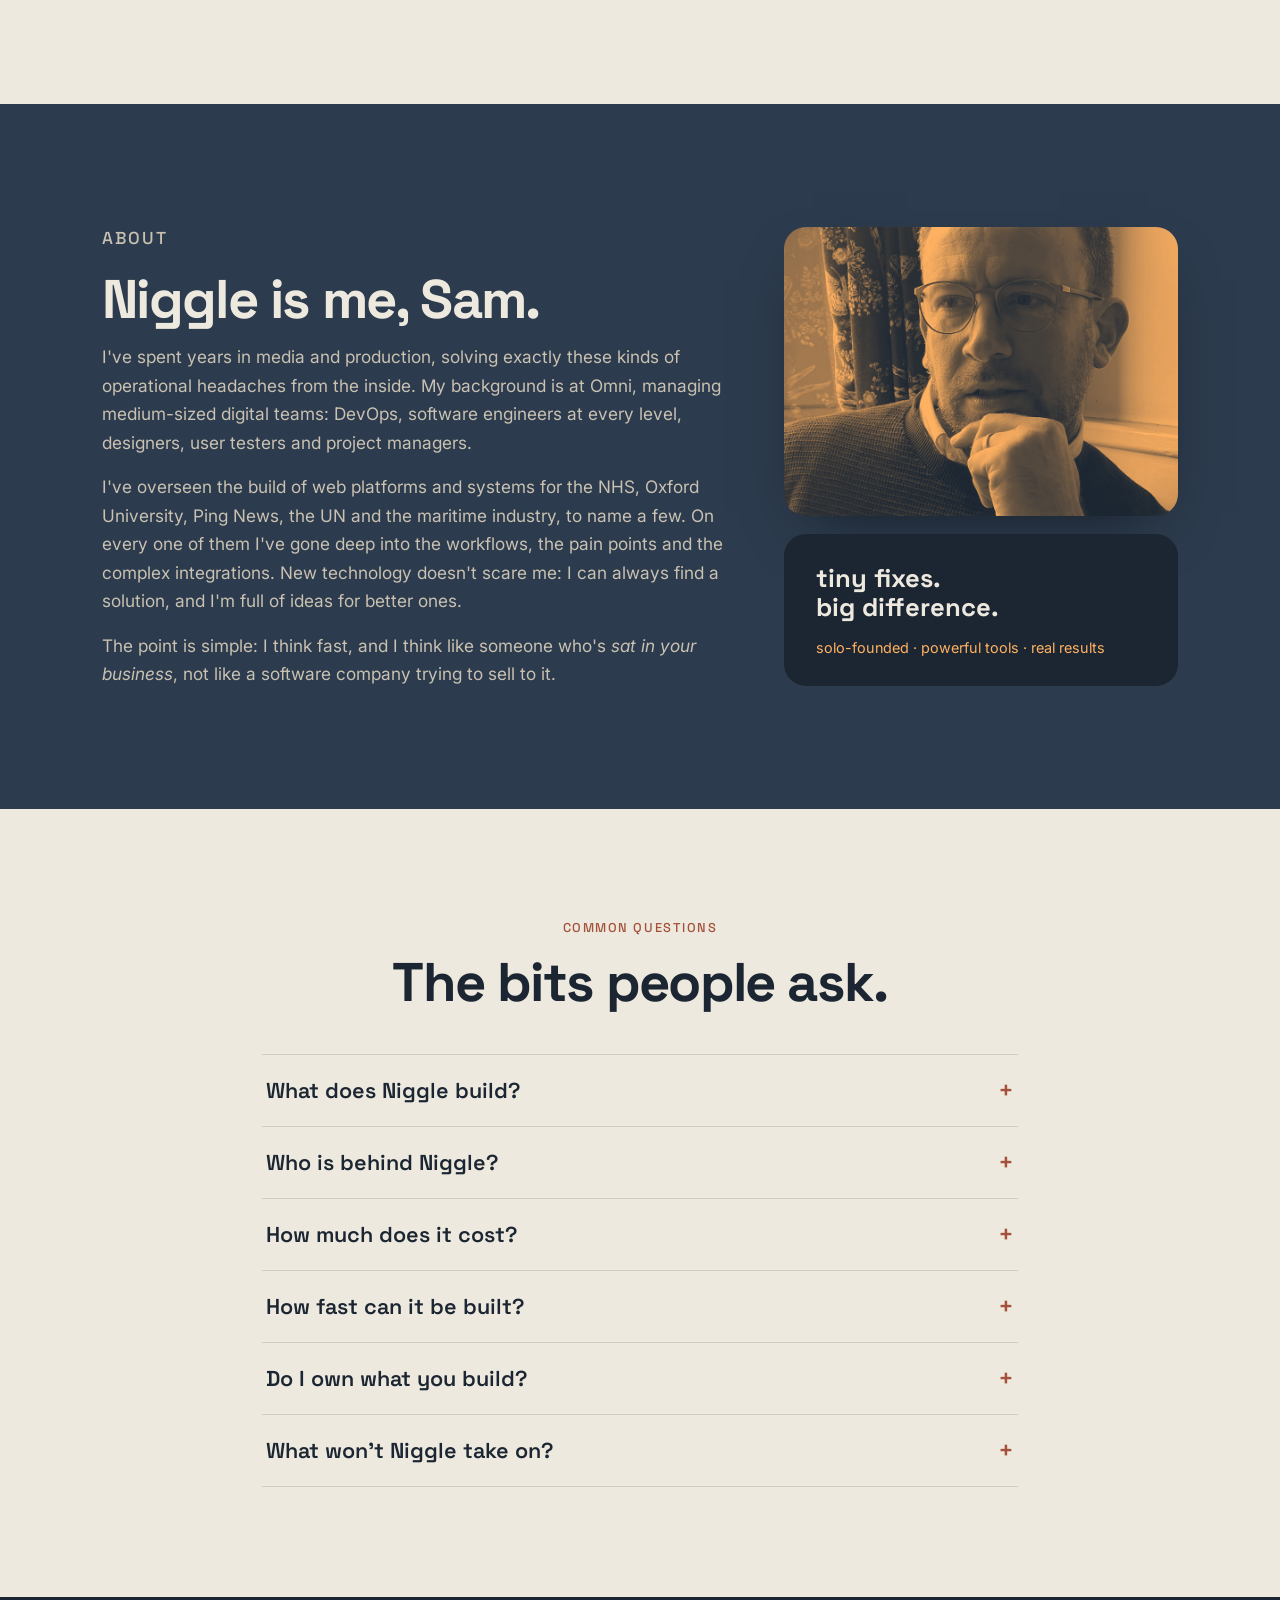
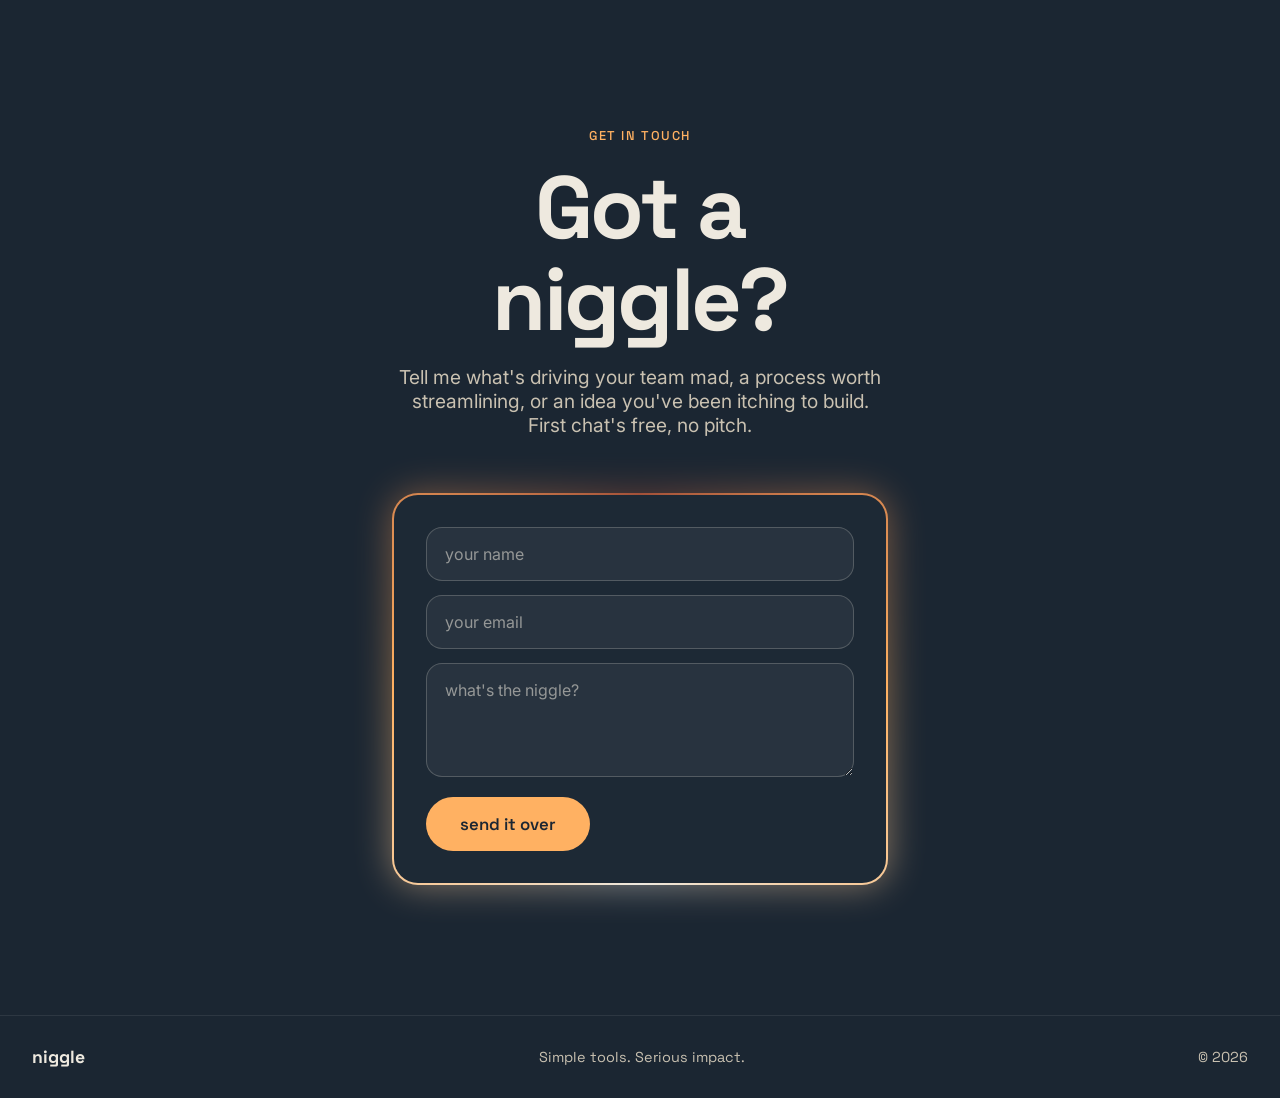
==== commit d397a5d2: "Remove Bristol everywhere; position as UK-wide / work-anywhere Dropped the city from JSON-LD (addres" ====
--- a/index.html
+++ b/index.html
@@ -61,7 +61,7 @@
         "slogan": "I fix the faff.",
         "founder": { "@id": "https://niggle.work/#sam" },
         "areaServed": { "@type": "Country", "name": "United Kingdom" },
-        "address": { "@type": "PostalAddress", "addressLocality": "Bristol", "addressCountry": "GB" },
+        "address": { "@type": "PostalAddress", "addressCountry": "GB" },
         "priceRange": "£550 per day",
         "knowsAbout": [
           "Bespoke software development",
@@ -78,7 +78,7 @@
         "name": "Sam Hearn",
         "jobTitle": "Founder",
         "worksFor": { "@id": "https://niggle.work/#business" },
-        "homeLocation": { "@type": "Place", "name": "Bristol, United Kingdom" },
+        "homeLocation": { "@type": "Place", "name": "United Kingdom" },
         "description": "Founder of Niggle. Background leading digital teams and overseeing the build of web platforms and systems."
       },
       {
@@ -106,7 +106,7 @@
             "name": "Who is behind Niggle?",
             "acceptedAnswer": {
               "@type": "Answer",
-              "text": "Just me, Sam Hearn. I am based in Bristol and work with small and medium businesses across the UK. I have spent years leading digital teams and overseeing platform builds, so you deal directly with the person who builds the thing, start to finish."
+              "text": "Just me, Sam Hearn. I work with small and medium businesses across the UK and can work from anywhere. I have spent years leading digital teams and overseeing platform builds, so you deal directly with the person who builds the thing, start to finish."
             }
           },
           {
@@ -391,7 +391,7 @@
       <div class="about__copy">
         <p class="eyebrow">about</p>
         <h2 class="h2 h2--light">Niggle is me, Sam.</h2>
-        <p>I've spent years in media and production, solving exactly these kinds of operational headaches from the inside. My background is at Omni in Bristol, managing medium-sized digital teams: DevOps, software engineers at every level, designers, user testers and project managers.</p>
+        <p>I've spent years in media and production, solving exactly these kinds of operational headaches from the inside. My background is at Omni, managing medium-sized digital teams: DevOps, software engineers at every level, designers, user testers and project managers.</p>
         <p>I've overseen the build of web platforms and systems for the NHS, Oxford University, Ping News, the UN and the maritime industry, to name a few. On every one of them I've gone deep into the workflows, the pain points and the complex integrations. New technology doesn't scare me: I can always find a solution, and I'm full of ideas for better ones.</p>
         <p>The point is simple: I think fast, and I think like someone who's <em>sat in your business</em>, not like a software company trying to sell to it.</p>
       </div>
@@ -417,7 +417,7 @@
         </details>
         <details class="faq__item">
           <summary>Who is behind Niggle?</summary>
-          <p>Just me, Sam Hearn. I'm based in Bristol and work with small and medium businesses across the UK. I've spent years leading digital teams and overseeing platform builds, so you deal directly with the person who builds the thing, start to finish.</p>
+          <p>Just me, Sam Hearn. I work with small and medium businesses across the UK and can work from anywhere. I've spent years leading digital teams and overseeing platform builds, so you deal directly with the person who builds the thing, start to finish.</p>
         </details>
         <details class="faq__item">
           <summary>How much does it cost?</summary>
